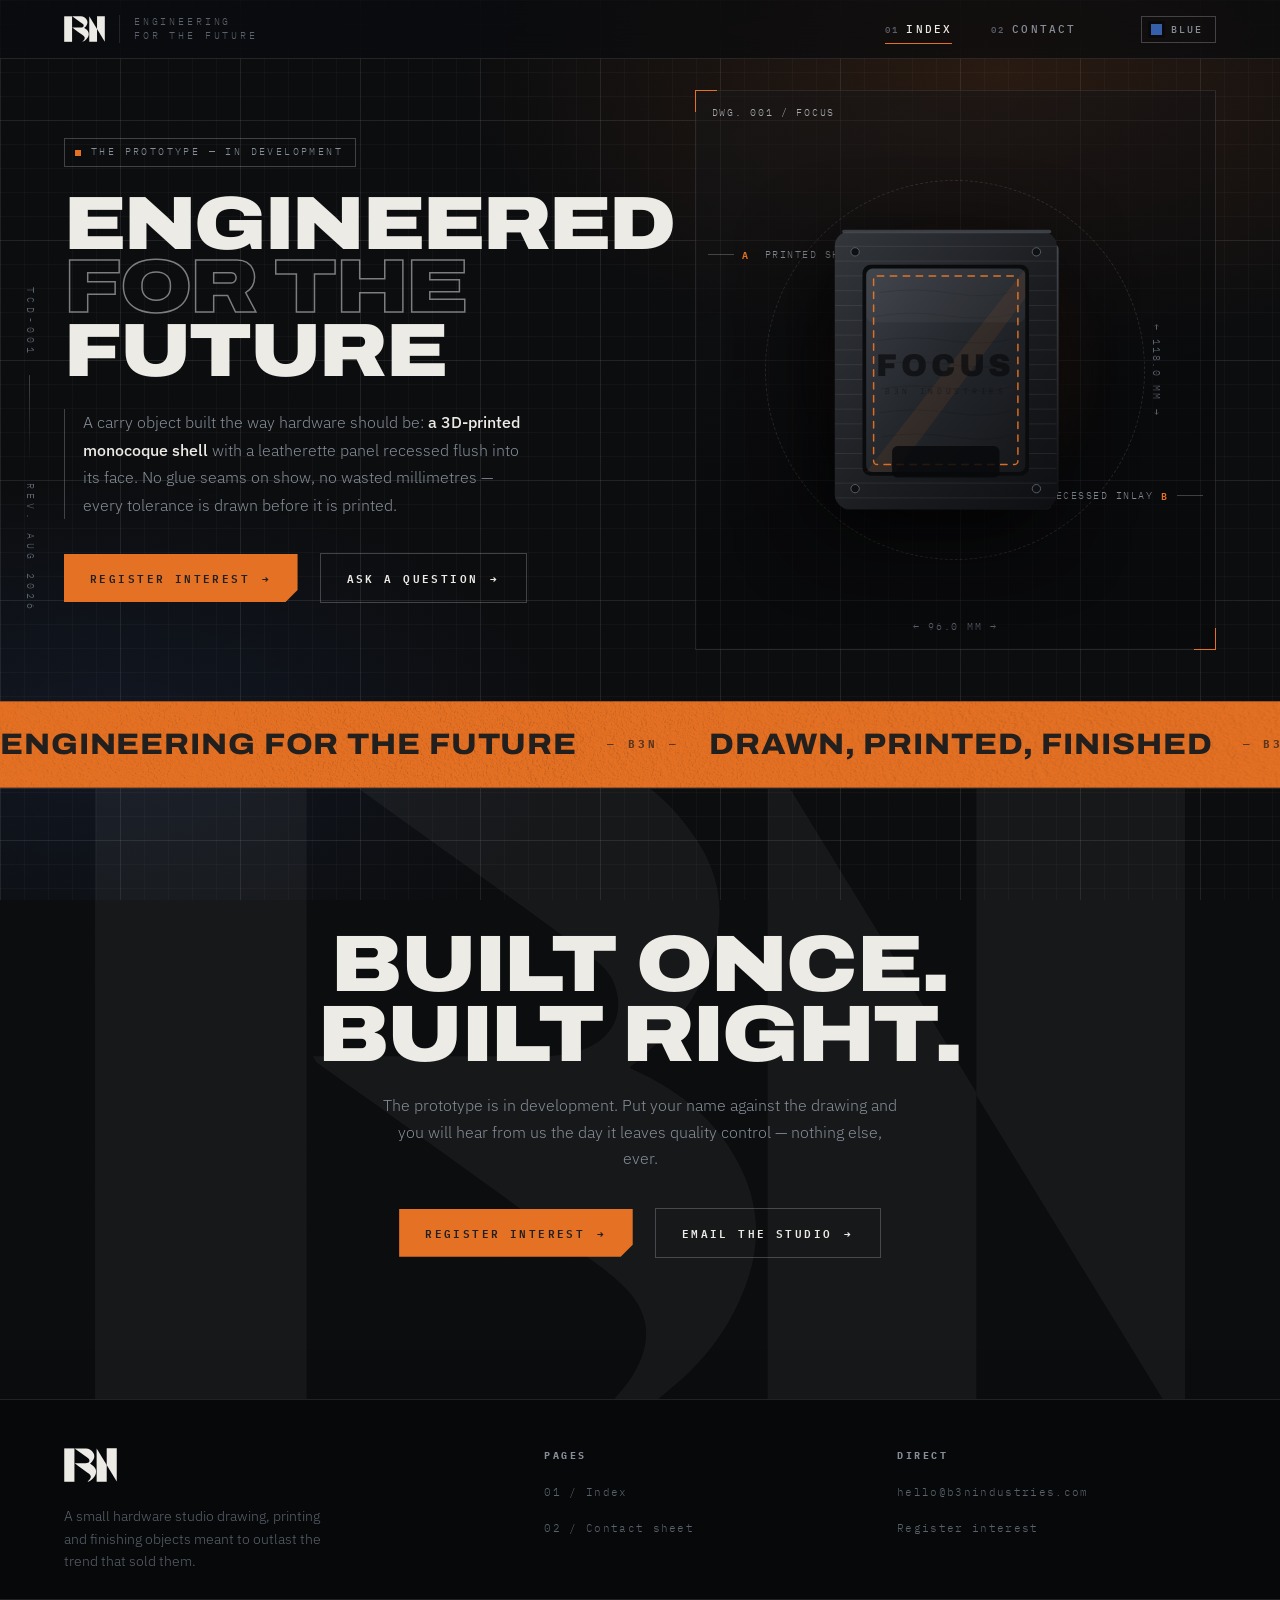
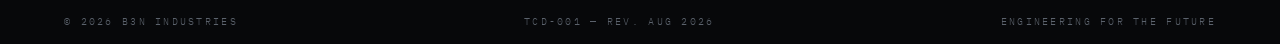
==== index.html @ 4089f1f4 "new ui" ====
<!DOCTYPE html>
<html lang="en">
<head>
    <meta charset="UTF-8">
    <meta name="viewport" content="width=device-width, initial-scale=1.0">
    <meta name="description" content="B3N Industries — engineering for the future. Precision 3D-printed carry, with a flush-fit leatherette panel recessed into the shell.">
    <meta name="theme-color" content="#0b0c0e">
    <link rel="icon" href="images/brand/b3n-mark-bone.svg" type="image/svg+xml">
    <link rel="preconnect" href="https://fonts.googleapis.com">
    <link rel="preconnect" href="https://fonts.gstatic.com" crossorigin>
    <link href="https://fonts.googleapis.com/css2?family=Archivo:wdth,wght@100..125,400..900&family=IBM+Plex+Mono:wght@400;500;600&family=IBM+Plex+Sans:wght@300;400;500&display=swap" rel="stylesheet">
    <link rel="stylesheet" href="stylesheet.css">
    <script src="script.js" defer></script>
    <script>try{if(localStorage.getItem('b3n-theme')==='blue'){document.documentElement.setAttribute('data-theme','blue');}}catch(e){}</script>
    <title>B3N Industries — Engineering For The Future</title>
</head>
<body>

<div class="backdrop" aria-hidden="true"></div>
<div class="grain" aria-hidden="true"></div>

<aside class="rail" aria-hidden="true">
    <span>TCD-001</span>
    <div class="tick"></div>
    <span>REV. AUG 2026</span>
</aside>


<!-- ===================== NAVIGATION ===================== -->
<nav class="nav">
    <a class="nav__mark" href="index.html" aria-label="B3N Industries — home">
        <img src="images/brand/b3n-mark-bone.svg" alt="B3N Industries">
        <span class="sig">Engineering<br>For The Future</span>
    </a>
    <div class="nav__links">
        <a href="index.html" aria-current="page"><i>01</i>Index</a>
        <a href="contact.html"><i>02</i>Contact</a>
        <button class="theme-toggle" type="button" data-theme-toggle aria-pressed="false" title="Switch the site palette">
            <span class="theme-toggle__dot" aria-hidden="true"></span>
            <span class="t-blue">Blue</span><span class="t-signal">Orange</span>
        </button>
    </div>
</nav>

<!-- ===================== HERO ===================== -->
<header class="hero">
    <div>
        <div class="hero__stamp rise d1"><b></b> The prototype &mdash; in development</div>

        <h1 class="rise d2">
            Engineered<br>
            <span class="ghost">for the</span><br>
            Future
        </h1>

        <p class="hero__lede rise d3">
            A carry object built the way hardware should be: <strong>a 3D-printed monocoque shell</strong>
            with a leatherette panel recessed flush into its face. No glue seams on show, no wasted
            millimetres &mdash; every tolerance is drawn before it is printed.
        </p>

        <div class="actions rise d4">
            <a class="btn btn--solid" href="contact.html"><span>Register interest</span> <span class="arrow" aria-hidden="true">&rarr;</span></a>
            <a class="btn btn--wire" href="mailto:hello@b3nindustries.com?subject=Technical%20question%20%E2%80%94%20TCD-001">Ask a question <span class="arrow" aria-hidden="true">&rarr;</span></a>
        </div>
    </div>

    <!-- Product drawing plate -->
    <div class="plate rise d5">
        <div class="plate__glow" aria-hidden="true"></div>
        <div class="plate__ring" aria-hidden="true"></div>

        <span class="dim dim--id" aria-hidden="true">DWG. 001 / FOCUS</span>
        <span class="dim dim--w" aria-hidden="true">&larr; 96.0 mm &rarr;</span>
        <span class="dim dim--h" aria-hidden="true">&larr; 118.0 mm &rarr;</span>
        <span class="callout callout--a" aria-hidden="true"><b>A</b>&nbsp;Printed shell</span>
        <span class="callout callout--b" aria-hidden="true"><b>B</b>&nbsp;Recessed inlay</span>

        <div class="plate__grab">
        <svg class="product" viewBox="0 0 320 420" role="img" aria-label="Concept render of the B3N FOCUS wallet: a 3D-printed shell with a recessed leatherette panel">
            <defs>
                <linearGradient id="shell" x1="0" y1="0" x2="1" y2="1">
                    <stop offset="0%" stop-color="#33363b"/>
                    <stop offset="55%" stop-color="#1b1d21"/>
                    <stop offset="100%" stop-color="#0e0f12"/>
                </linearGradient>
                <linearGradient id="inlay" x1="0" y1="0" x2="1" y2="1">
                    <stop offset="0%" stop-color="#3b3f46"/>
                    <stop offset="52%" stop-color="#22252a"/>
                    <stop offset="100%" stop-color="#15171a"/>
                </linearGradient>
                <linearGradient id="edge" x1="0" y1="0" x2="0" y2="1">
                    <stop offset="0%" stop-color="#4a4e55"/>
                    <stop offset="100%" stop-color="#101214"/>
                </linearGradient>
                <clipPath id="shellClip"><rect x="30" y="60" width="240" height="300" rx="16"/></clipPath>
            </defs>

            <!-- side depth -->
            <rect x="256" y="74" width="16" height="272" rx="5" fill="url(#edge)" opacity="0.92"/>
            <rect x="38" y="346" width="226" height="15" rx="5" fill="url(#edge)" opacity="0.72"/>

            <!-- shell -->
            <rect x="30" y="60" width="240" height="300" rx="16" fill="url(#shell)"/>

            <!-- print layer lines -->
            <g clip-path="url(#shellClip)" opacity="0.085">
                <g stroke="#edebe6" stroke-width="1">
                    <line x1="30" y1="76" x2="270" y2="76"/><line x1="30" y1="92" x2="270" y2="92"/>
                    <line x1="30" y1="108" x2="270" y2="108"/><line x1="30" y1="124" x2="270" y2="124"/>
                    <line x1="30" y1="140" x2="270" y2="140"/><line x1="30" y1="156" x2="270" y2="156"/>
                    <line x1="30" y1="172" x2="270" y2="172"/><line x1="30" y1="188" x2="270" y2="188"/>
                    <line x1="30" y1="204" x2="270" y2="204"/><line x1="30" y1="220" x2="270" y2="220"/>
                    <line x1="30" y1="236" x2="270" y2="236"/><line x1="30" y1="252" x2="270" y2="252"/>
                    <line x1="30" y1="268" x2="270" y2="268"/><line x1="30" y1="284" x2="270" y2="284"/>
                    <line x1="30" y1="300" x2="270" y2="300"/><line x1="30" y1="316" x2="270" y2="316"/>
                    <line x1="30" y1="332" x2="270" y2="332"/><line x1="30" y1="348" x2="270" y2="348"/>
                </g>
            </g>

            <!-- corner fixings -->
            <g fill="#0e1013" stroke="#5b626c" stroke-width="1">
                <circle cx="52" cy="82" r="4.5"/><circle cx="248" cy="82" r="4.5"/>
                <circle cx="52" cy="338" r="4.5"/><circle cx="248" cy="338" r="4.5"/>
            </g>

            <!-- recessed inlay -->
            <rect x="60" y="96" width="180" height="228" rx="9" fill="#0a0b0d"/>
            <rect x="64" y="100" width="172" height="220" rx="7" fill="url(#inlay)"/>

            <!-- grain of the leatherette -->
            <g opacity="0.16" stroke="#0a0b0d" stroke-width="1" fill="none">
                <path d="M78 126 Q118 120 158 127 Q198 133 222 125"/>
                <path d="M74 152 Q110 145 150 151 Q190 157 224 149"/>
                <path d="M76 178 Q113 172 153 178 Q193 184 222 176"/>
                <path d="M78 204 Q116 198 156 204 Q196 210 220 202"/>
                <path d="M80 230 Q118 224 158 230 Q198 236 220 228"/>
                <path d="M78 256 Q116 250 156 256 Q196 262 220 254"/>
                <path d="M80 282 Q118 276 158 282 Q198 288 220 280"/>
            </g>

            <!-- stitch line, brand orange -->
            <g class="stitch" stroke-width="1.6" stroke-linecap="round"
               stroke-dasharray="7 7" fill="none" opacity="0.95">
                <rect x="72" y="108" width="156" height="204" rx="4"/>
            </g>

            <!-- diagonal cut, lifted from the counter of the N -->
            <path class="diag" d="M64 320 L236 100 L236 132 L96 320 Z" opacity="0.09"/>

            <!-- engraved identity -->
            <text x="150" y="216" text-anchor="middle" font-family="Archivo, 'Arial Black', sans-serif"
                  font-weight="900" font-size="34" letter-spacing="4" fill="#0a0b0d" opacity="0.72">FOCUS</text>
            <text x="150" y="236" text-anchor="middle" font-family="'IBM Plex Mono', monospace"
                  font-size="9" letter-spacing="4" fill="#0a0b0d" opacity="0.6">B3N INDUSTRIES</text>

            <!-- card slot + sheen -->
            <rect x="92" y="292" width="116" height="34" rx="6" fill="#08090b" opacity="0.85"/>
            <rect x="64" y="100" width="172" height="58" rx="7" fill="#ffffff" opacity="0.035"/>
            <rect x="38" y="58" width="226" height="4" rx="2" fill="#4a4e55" opacity="0.75"/>
        </svg>
        </div>
    </div>
</header>

<!-- ===================== SIGNAL BAND ===================== -->
<div class="band" aria-hidden="true">
    <div class="band__track">
        <span>Engineering For The Future <em>&mdash; B3N &mdash;</em> Drawn, Printed, Finished <em>&mdash; B3N &mdash;</em> The Prototype <em>&mdash; B3N &mdash;</em> </span>
        <span>Engineering For The Future <em>&mdash; B3N &mdash;</em> Drawn, Printed, Finished <em>&mdash; B3N &mdash;</em> The Prototype <em>&mdash; B3N &mdash;</em> </span>
    </div>
</div>

<!-- ===================== CLOSE ===================== -->
<section class="close">
    <img class="close__mark" src="images/brand/b3n-mark-bone.svg" alt="" aria-hidden="true">
    <h2>Built once.<br>Built right.</h2>
    <p>The prototype is in development. Put your name against the drawing and you will hear from us
       the day it leaves quality control &mdash; nothing else, ever.</p>
    <div class="actions">
        <a class="btn btn--solid" href="contact.html"><span>Register interest</span> <span class="arrow" aria-hidden="true">&rarr;</span></a>
        <a class="btn btn--wire" href="mailto:hello@b3nindustries.com">Email the studio <span class="arrow" aria-hidden="true">&rarr;</span></a>
    </div>
</section>

<!-- ===================== FOOTER ===================== -->
<footer>
    <div class="foot">
        <div>
            <img src="images/brand/b3n-mark-bone.svg" alt="B3N Industries">
            <p>A small hardware studio drawing, printing and finishing objects meant to outlast the trend that sold them.</p>
        </div>
        <div>
            <h5>Pages</h5>
            <ul>
                <li><a href="index.html">01 / Index</a></li>
                <li><a href="contact.html">02 / Contact sheet</a></li>
            </ul>
        </div>
        <div>
            <h5>Direct</h5>
            <ul>
                <li><a href="mailto:hello@b3nindustries.com">hello@b3nindustries.com</a></li>
                <li><a href="mailto:hello@b3nindustries.com?subject=Register%20interest%20%E2%80%94%20the%20prototype">Register interest</a></li>
            </ul>
        </div>
    </div>
    <div class="foot__base">
        <span>&copy; 2026 B3N Industries</span>
        <span>TCD-001 &mdash; REV. AUG 2026</span>
        <span>Engineering For The Future</span>
    </div>
</footer>

</body>
</html>
---- stylesheet.css ----
/* ==========================================================================
   B3N INDUSTRIES — TCD-001
   Design system: "Technical Control Document"
   Ink ground, silver hairlines, one hot signal (orange), mono annotation.
   Zero JavaScript. Scroll reveals are progressive enhancement only.
   ========================================================================== */

:root {
    /* --- Brand marks (sampled from the Aug 2026 TCD artwork) --- */
    --brand-blue:   #365fab;
    --brand-orange: #e57224;
    --brand-teal:   #116e6b;
    --brand-slate:  #40576b;
    --brand-silver: #a7a9ac;
    --brand-black:  #221f1f;

    /* --- Surface --- */
    --ink:        #0b0c0e;
    --ink-raise:  #101216;
    --ink-sink:   #07080a;
    --bone:       #edebe6;
    --muted:      #868d97;
    --faint:      #5b626c;

    --line:        rgba(167, 169, 172, 0.16);
    --line-strong: rgba(167, 169, 172, 0.34);

    /* --- Type --- */
    --f-display: 'Archivo', 'Arial Black', sans-serif;
    --f-mono:    'IBM Plex Mono', ui-monospace, 'Courier New', monospace;
    --f-body:    'IBM Plex Sans', 'Segoe UI', sans-serif;

    /* --- Theme: signal (default) --- */
    --accent:       var(--brand-orange);
    --accent-ink:   var(--brand-black);
    --accent-wash:  rgba(229, 114, 36, 0.05);
    --glow-a:       rgba(229, 114, 36, 0.13);
    --glow-b:       rgba(54, 95, 171, 0.12);
    --glow-plate:   rgba(229, 114, 36, 0.16);
    --swatch-next:  var(--brand-blue);

    /* --- Metrics --- */
    --gutter: clamp(18px, 5vw, 84px);
    --ease:   cubic-bezier(0.22, 1, 0.36, 1);
}

/* ---- Theme: blue ------------------------------------------------------- */
[data-theme="blue"] {
    --accent:      var(--brand-blue);
    --accent-ink:  var(--bone);
    --accent-wash: rgba(54, 95, 171, 0.06);
    --glow-a:      rgba(54, 95, 171, 0.16);
    --glow-b:      rgba(167, 169, 172, 0.07);
    --glow-plate:  rgba(54, 95, 171, 0.2);
    --swatch-next: var(--brand-orange);
}

*, *::before, *::after { box-sizing: border-box; margin: 0; padding: 0; }

html { scroll-behavior: smooth; }

body {
    min-height: 100vh;
    background-color: var(--ink);
    color: var(--bone);
    font-family: var(--f-body);
    font-weight: 300;
    font-size: 16px;
    line-height: 1.65;
    -webkit-font-smoothing: antialiased;
    overflow-x: hidden;
}

/* Fixed atmosphere: drafting grid + signal glow + film grain -------------- */
.backdrop {
    position: fixed;
    inset: 0;
    z-index: -2;
    pointer-events: none;
    background-color: var(--ink);
    background-image:
        radial-gradient(60% 45% at 78% 8%, var(--glow-a) 0%, transparent 70%),
        radial-gradient(50% 40% at 8% 82%, var(--glow-b) 0%, transparent 72%),
        linear-gradient(rgba(167, 169, 172, 0.045) 1px, transparent 1px),
        linear-gradient(90deg, rgba(167, 169, 172, 0.045) 1px, transparent 1px),
        linear-gradient(rgba(167, 169, 172, 0.09) 1px, transparent 1px),
        linear-gradient(90deg, rgba(167, 169, 172, 0.09) 1px, transparent 1px);
    background-size: auto, auto, 24px 24px, 24px 24px, 120px 120px, 120px 120px;
}

.grain {
    position: fixed;
    inset: -50%;
    z-index: -1;
    pointer-events: none;
    opacity: 0.4;
    mix-blend-mode: overlay;
    background-image: url("images/grain.svg");
}

/* ---- Shared type utilities --------------------------------------------- */
.display {
    font-family: var(--f-display);
    font-weight: 900;
    font-variation-settings: 'wdth' 116, 'wght' 900;
    text-transform: uppercase;
    line-height: 0.85;
    letter-spacing: -0.015em;
}

.mono {
    font-family: var(--f-mono);
    font-size: 11px;
    font-weight: 500;
    letter-spacing: 0.22em;
    text-transform: uppercase;
}

.hot  { color: var(--accent); }
.cool { color: var(--brand-blue); }

/* ==========================================================================
   NAVIGATION
   ========================================================================== */
.nav {
    position: sticky;
    top: 0;
    z-index: 50;
    display: flex;
    align-items: center;
    justify-content: space-between;
    gap: 24px;
    padding: 14px var(--gutter);
    border-bottom: 1px solid var(--line);
    background: rgba(11, 12, 14, 0.72);
    backdrop-filter: blur(16px) saturate(130%);
    -webkit-backdrop-filter: blur(16px) saturate(130%);
}

.nav__mark { display: flex; align-items: center; gap: 14px; text-decoration: none; }
.nav__mark img { height: 26px; width: auto; display: block; }

.nav__mark .sig {
    font-family: var(--f-mono);
    font-size: 9.5px;
    letter-spacing: 0.3em;
    color: var(--faint);
    padding-left: 14px;
    border-left: 1px solid var(--line);
    line-height: 1.5;
    text-transform: uppercase;
}

.nav__links { display: flex; align-items: center; gap: clamp(16px, 3vw, 40px); }

.nav__links a {
    position: relative;
    display: inline-flex;
    align-items: baseline;
    gap: 7px;
    font-family: var(--f-mono);
    font-size: 11px;
    font-weight: 500;
    letter-spacing: 0.2em;
    text-transform: uppercase;
    text-decoration: none;
    color: var(--muted);
    padding: 6px 0;
    transition: color 0.3s var(--ease);
}

.nav__links a i { font-style: normal; font-size: 9px; color: var(--faint); transition: color 0.3s var(--ease); }

.nav__links a::after {
    content: "";
    position: absolute;
    left: 0;
    bottom: 0;
    width: 0;
    height: 1px;
    background: var(--accent);
    transition: width 0.35s var(--ease);
}

.nav__links a:hover,
.nav__links a[aria-current="page"] { color: var(--bone); }
.nav__links a:hover i { color: var(--accent); }
.nav__links a:hover::after,
.nav__links a[aria-current="page"]::after { width: 100%; }

@media (max-width: 620px) {
    .nav { flex-wrap: wrap; gap: 10px 16px; padding-bottom: 10px; }
    .nav__mark .sig { display: none; }
    .nav__links { width: 100%; justify-content: flex-start; gap: 24px; }
    .nav__links a { font-size: 9.5px; letter-spacing: 0.12em; padding: 2px 0; }
    .nav__links a i { display: none; }
}

/* ==========================================================================
   VERTICAL EDGE RAIL (decorative)
   ========================================================================== */
.rail {
    position: fixed;
    left: 22px;
    top: 50%;
    transform: translateY(-50%);
    z-index: 40;
    display: flex;
    flex-direction: column;
    align-items: center;
    gap: 18px;
    pointer-events: none;
}

.rail span {
    writing-mode: vertical-rl;
    font-family: var(--f-mono);
    font-size: 9.5px;
    letter-spacing: 0.42em;
    text-transform: uppercase;
    color: var(--faint);
}

.rail .tick { width: 1px; height: 90px; background: linear-gradient(var(--line-strong), transparent); }

@media (max-width: 1240px) { .rail { display: none; } }

/* ==========================================================================
   SECTION FRAME
   ========================================================================== */
.section { padding: clamp(72px, 11vw, 152px) var(--gutter); position: relative; }
.section--tight { padding-top: clamp(48px, 7vw, 96px); }

.section__head {
    display: flex;
    align-items: baseline;
    justify-content: flex-start;
    gap: clamp(14px, 2vw, 26px);
    padding-bottom: 18px;
    margin-bottom: clamp(36px, 5vw, 64px);
    border-bottom: 1px solid var(--line);
}

.section__head h2 {
    font-family: var(--f-display);
    font-weight: 800;
    font-variation-settings: 'wdth' 112, 'wght' 800;
    font-size: clamp(1.6rem, 3.4vw, 2.9rem);
    text-transform: uppercase;
    letter-spacing: -0.01em;
    line-height: 1;
}

.section__head .idx {
    font-family: var(--f-mono);
    font-size: 11px;
    letter-spacing: 0.24em;
    color: var(--accent);
}

.section__head .note {
    font-family: var(--f-mono);
    font-size: 10px;
    letter-spacing: 0.2em;
    text-transform: uppercase;
    color: var(--faint);
    text-align: right;
    margin-left: auto;
}

@media (max-width: 660px) {
    .section__head { flex-wrap: wrap; }
    .section__head .note { text-align: left; width: 100%; margin-left: 0; }
}

/* ==========================================================================
   HERO
   ========================================================================== */
.hero {
    display: grid;
    grid-template-columns: minmax(0, 1fr) minmax(0, 0.92fr);
    align-items: center;
    gap: clamp(28px, 5vw, 76px);
    padding: clamp(18px, 2.4vw, 34px) var(--gutter) clamp(26px, 4vw, 52px);
}

.hero__stamp {
    display: inline-flex;
    align-items: center;
    gap: 10px;
    margin-bottom: 26px;
    padding: 5px 12px 5px 10px;
    border: 1px solid var(--line-strong);
    font-family: var(--f-mono);
    font-size: 10px;
    letter-spacing: 0.24em;
    text-transform: uppercase;
    color: var(--muted);
}

.hero__stamp b {
    width: 6px;
    height: 6px;
    background: var(--accent);
    display: inline-block;
    animation: pulse 2.6s ease-in-out infinite;
}

@keyframes pulse { 0%, 100% { opacity: 1; } 50% { opacity: 0.25; } }

.hero h1 {
    font-family: var(--f-display);
    font-weight: 900;
    font-variation-settings: 'wdth' 118, 'wght' 900;
    font-size: clamp(2.7rem, 5.9vw, 5.2rem);
    line-height: 0.84;
    letter-spacing: -0.025em;
    text-transform: uppercase;
    margin-bottom: 26px;
}

.hero h1 .ghost {
    color: transparent;
    -webkit-text-stroke: 1.5px var(--brand-silver);
    opacity: 0.72;
}

.hero__lede {
    max-width: 46ch;
    font-size: clamp(0.98rem, 1.15vw, 1.08rem);
    line-height: 1.75;
    color: var(--muted);
    padding-left: 18px;
    border-left: 1px solid var(--line-strong);
    margin-bottom: 34px;
}

.hero__lede strong { color: var(--bone); font-weight: 500; }

/* Actions ---------------------------------------------------------------- */
.actions { display: flex; align-items: center; gap: 22px; flex-wrap: wrap; }

.btn {
    position: relative;
    display: inline-flex;
    align-items: center;
    gap: 12px;
    padding: 15px 26px;
    font-family: var(--f-mono);
    font-size: 11px;
    font-weight: 600;
    letter-spacing: 0.22em;
    text-transform: uppercase;
    text-decoration: none;
    overflow: hidden;
    transition: transform 0.3s var(--ease), color 0.3s var(--ease), border-color 0.3s var(--ease);
}

.btn--solid {
    background: var(--accent);
    color: var(--accent-ink);
    clip-path: polygon(0 0, 100% 0, 100% calc(100% - 12px), calc(100% - 12px) 100%, 0 100%);
}

.btn--solid::before {
    content: "";
    position: absolute;
    inset: 0;
    background: var(--bone);
    transform: translateY(101%);
    transition: transform 0.4s var(--ease);
    z-index: 0;
}

.btn--solid span { position: relative; z-index: 1; }
.btn--solid:hover::before { transform: translateY(0); }
.btn--solid:hover { transform: translateY(-2px); }

.btn--wire { color: var(--bone); border: 1px solid var(--line-strong); background: transparent; }
.btn--wire:hover { border-color: var(--accent); color: var(--accent); transform: translateY(-2px); }

.btn .arrow { transition: transform 0.35s var(--ease); }
.btn:hover .arrow { transform: translateX(4px); }

/* Product drawing plate --------------------------------------------------- */
.plate {
    position: relative;
    display: grid;
    place-items: center;
    padding: clamp(28px, 4vw, 54px);
    min-height: clamp(340px, 46vw, 560px);
    border: 1px solid var(--line);
    background:
        linear-gradient(160deg, rgba(167, 169, 172, 0.05), transparent 62%),
        rgba(7, 8, 10, 0.45);
}

.plate::before,
.plate::after {
    content: "";
    position: absolute;
    width: 22px;
    height: 22px;
    border: 1px solid var(--accent);
}

.plate::before { top: -1px; left: -1px; border-right: 0; border-bottom: 0; }
.plate::after  { bottom: -1px; right: -1px; border-left: 0; border-top: 0; }

.plate__glow {
    position: absolute;
    width: 62%;
    aspect-ratio: 1;
    border-radius: 50%;
    background: radial-gradient(circle, var(--glow-plate) 0%, transparent 68%);
    filter: blur(6px);
    pointer-events: none;
}

.plate__ring {
    position: absolute;
    width: min(78%, 380px);
    aspect-ratio: 1;
    border: 1px dashed rgba(167, 169, 172, 0.18);
    border-radius: 50%;
    animation: spin 46s linear infinite;
    pointer-events: none;
}

@keyframes spin { to { transform: rotate(360deg); } }

.plate .product {
    position: relative;
    width: 100%;
    max-width: 296px;
    height: auto;
    filter: drop-shadow(-14px 22px 40px rgba(0, 0, 0, 0.8));
    animation: float 7s ease-in-out infinite;
    transition: transform 0.6s var(--ease);
}

@keyframes float {
    0%, 100% { transform: translateY(0) rotate(0deg); }
    50%      { transform: translateY(-12px) rotate(-0.8deg); }
}

/* Nothing inside the drawing plate is text you would want to select. */
.plate,
.plate * {
    -webkit-user-select: none;
    user-select: none;
}

.plate img,
.plate svg { -webkit-user-drag: none; }

/* Grab handle: drag the unit around, let go and it returns to the drawing. */
.plate__grab {
    position: relative;
    display: grid;
    place-items: center;
    width: 100%;
    cursor: grab;
    touch-action: pan-y;
    transition: transform 0.72s cubic-bezier(0.2, 1.42, 0.36, 1);
    will-change: transform;
}

.plate__grab:active { cursor: grabbing; }

.plate__grab.is-dragging {
    cursor: grabbing;
    transition: none;
    z-index: 2;
}

.plate__grab.is-dragging .product { animation-play-state: paused; }

.dim {
    position: absolute;
    font-family: var(--f-mono);
    font-size: 9.5px;
    letter-spacing: 0.18em;
    text-transform: uppercase;
    color: var(--faint);
    white-space: nowrap;
}

.dim--w  { left: 50%; bottom: 14px; transform: translateX(-50%); }
.dim--h  { right: 12px; top: 50%; transform: translateY(-50%) rotate(90deg); }
.dim--id { left: 16px; top: 14px; color: var(--brand-silver); }

.callout {
    position: absolute;
    display: flex;
    align-items: center;
    gap: 8px;
    font-family: var(--f-mono);
    font-size: 9.5px;
    letter-spacing: 0.16em;
    text-transform: uppercase;
    color: var(--muted);
}

.callout::before { content: ""; width: 26px; height: 1px; background: var(--line-strong); }
.callout b { color: var(--accent); font-weight: 600; }
.callout--a { left: 12px; top: 28%; }
.callout--b { right: 12px; bottom: 26%; flex-direction: row-reverse; }

@media (max-width: 1000px) {
    .hero { grid-template-columns: 1fr; }
    .callout { display: none; }
}

/* Stat rail -------------------------------------------------------------- */
.stats {
    display: grid;
    grid-template-columns: repeat(4, 1fr);
    border-top: 1px solid var(--line);
    border-bottom: 1px solid var(--line);
    margin: 0 var(--gutter);
}

.stats div {
    padding: 22px 20px;
    border-left: 1px solid var(--line);
    transition: background 0.4s var(--ease);
}

.stats div:first-child { border-left: 0; }
.stats div:hover { background: rgba(167, 169, 172, 0.04); }

.stats dt {
    font-family: var(--f-mono);
    font-size: 9.5px;
    letter-spacing: 0.24em;
    text-transform: uppercase;
    color: var(--faint);
    margin-bottom: 8px;
}

.stats dd {
    font-family: var(--f-display);
    font-weight: 700;
    font-variation-settings: 'wdth' 110, 'wght' 700;
    font-size: clamp(1.35rem, 2.6vw, 2.1rem);
    line-height: 1;
    letter-spacing: -0.01em;
}

.stats dd small {
    font-family: var(--f-mono);
    font-size: 10px;
    letter-spacing: 0.1em;
    color: var(--accent);
    margin-left: 4px;
}

@media (max-width: 760px) {
    .stats { grid-template-columns: repeat(2, 1fr); }
    .stats div:nth-child(3) { border-left: 0; }
    .stats div:nth-child(n+3) { border-top: 1px solid var(--line); }
}

/* ==========================================================================
   SIGNAL BAND (orange texture marquee)
   ========================================================================== */
.band {
    position: relative;
    overflow: hidden;
    padding: 18px 0;
    background: var(--accent) url("images/background-candidate1.png") center / cover;
    border-top: 1px solid rgba(34, 31, 31, 0.35);
    border-bottom: 1px solid rgba(34, 31, 31, 0.35);
}

.band__track { display: flex; width: max-content; animation: slide 34s linear infinite; }

.band__track span {
    display: inline-flex;
    align-items: center;
    gap: 30px;
    padding-right: 30px;
    font-family: var(--f-display);
    font-weight: 800;
    font-variation-settings: 'wdth' 112, 'wght' 800;
    font-size: clamp(1.1rem, 2.4vw, 1.85rem);
    letter-spacing: 0.03em;
    text-transform: uppercase;
    color: var(--brand-black);
    white-space: nowrap;
}

.band__track em {
    font-style: normal;
    font-family: var(--f-mono);
    font-size: 11px;
    letter-spacing: 0.3em;
    opacity: 0.7;
}

[data-theme="blue"] .band { background-image: url("images/background2.png"); }

/* Black type is legible on the orange wall, not on the blue one. */
[data-theme="blue"] .band__track span { color: var(--bone); }
[data-theme="blue"] .band__track em { opacity: 0.62; }

@keyframes slide { to { transform: translateX(-50%); } }

/* ==========================================================================
   BUILD SEQUENCE
   ========================================================================== */
.steps { display: grid; grid-template-columns: repeat(4, 1fr); border-top: 1px solid var(--line); }

.step {
    position: relative;
    padding: 34px 26px 44px;
    border-left: 1px solid var(--line);
    border-bottom: 1px solid var(--line);
    transition: background 0.45s var(--ease);
}

.step:first-child { border-left: 0; }

.step::after {
    content: "";
    position: absolute;
    left: 0;
    bottom: -1px;
    width: 0;
    height: 1px;
    background: var(--accent);
    transition: width 0.5s var(--ease);
}

.step:hover { background: var(--accent-wash); }
.step:hover::after { width: 100%; }

.step .num {
    font-family: var(--f-display);
    font-weight: 900;
    font-variation-settings: 'wdth' 116, 'wght' 900;
    font-size: clamp(2.6rem, 5vw, 4.2rem);
    line-height: 1;
    color: transparent;
    -webkit-text-stroke: 1px rgba(167, 169, 172, 0.42);
    margin-bottom: 20px;
    transition: color 0.45s var(--ease), -webkit-text-stroke-color 0.45s var(--ease);
}

.step:hover .num { color: var(--accent); -webkit-text-stroke-color: transparent; }

.step h3 { font-family: var(--f-body); font-weight: 500; font-size: 1.02rem; letter-spacing: 0.02em; margin-bottom: 10px; }
.step p { font-size: 0.9rem; line-height: 1.7; color: var(--muted); }

.step .tag {
    position: absolute;
    top: 34px;
    right: 26px;
    font-family: var(--f-mono);
    font-size: 9px;
    letter-spacing: 0.2em;
    color: var(--faint);
}

@media (max-width: 980px) {
    .steps { grid-template-columns: repeat(2, 1fr); }
    .step:nth-child(3) { border-left: 0; }
}

@media (max-width: 560px) {
    .steps { grid-template-columns: 1fr; }
    .step { border-left: 0; }
}

/* ==========================================================================
   SPECIFICATION
   ========================================================================== */
.spec-wrap {
    display: grid;
    grid-template-columns: 1.15fr 1fr;
    gap: clamp(30px, 5vw, 72px);
    align-items: start;
}

.spec .row {
    display: flex;
    align-items: baseline;
    gap: 14px;
    padding: 15px 0;
    border-bottom: 1px solid var(--line);
}

.spec .row:first-child { border-top: 1px solid var(--line); }

.spec dt {
    font-family: var(--f-mono);
    font-size: 10.5px;
    letter-spacing: 0.2em;
    text-transform: uppercase;
    color: var(--faint);
    flex: 0 0 auto;
}

.spec .lead {
    flex: 1 1 auto;
    height: 1px;
    background-image: linear-gradient(90deg, var(--line-strong) 40%, transparent 40%);
    background-size: 5px 1px;
    transform: translateY(-3px);
}

.spec dd {
    font-family: var(--f-mono);
    font-size: 12px;
    letter-spacing: 0.06em;
    color: var(--bone);
    flex: 0 0 auto;
    transition: color 0.3s var(--ease);
}

.spec .row:hover dd { color: var(--accent); }

.notice {
    padding: 28px;
    border: 1px solid var(--line);
    background: linear-gradient(150deg, rgba(54, 95, 171, 0.09), transparent 60%);
}

.notice h4 {
    font-family: var(--f-mono);
    font-size: 10px;
    letter-spacing: 0.26em;
    text-transform: uppercase;
    color: var(--brand-blue);
    margin-bottom: 14px;
}

.notice p { font-size: 0.93rem; color: var(--muted); line-height: 1.75; }
.notice p + p { margin-top: 12px; }

@media (max-width: 900px) { .spec-wrap { grid-template-columns: 1fr; } }

/* ==========================================================================
   IDENTITY / COLOURWAYS
   ========================================================================== */
.marks {
    display: grid;
    grid-template-columns: repeat(auto-fit, minmax(210px, 1fr));
    gap: 1px;
    background: rgba(34, 31, 31, 0.22);
    border: 1px solid var(--line);
}

.mark {
    position: relative;
    display: flex;
    flex-direction: column;
    gap: 22px;
    padding: 26px 22px 20px;
    background: var(--bone);
    transition: background 0.45s var(--ease);
}

.mark img {
    width: 100%;
    max-width: 168px;
    height: auto;
    align-self: center;
    margin: auto 0;
    transition: transform 0.5s var(--ease);
}

.mark:hover { background: #f7f5f1; }
.mark:hover img { transform: scale(1.05); }

.mark .meta {
    display: flex;
    align-items: center;
    justify-content: space-between;
    gap: 10px;
    padding-top: 14px;
    border-top: 1px solid rgba(34, 31, 31, 0.18);
    font-family: var(--f-mono);
    font-size: 9.5px;
    letter-spacing: 0.2em;
    text-transform: uppercase;
    color: rgba(34, 31, 31, 0.62);
}

.mark .chip { width: 12px; height: 12px; flex: 0 0 auto; }

/* Tiles sit on bone: the lockups carry black elements by design. */

/* ==========================================================================
   CLOSING CALL
   ========================================================================== */
.close {
    position: relative;
    overflow: hidden;
    padding: clamp(72px, 11vw, 148px) var(--gutter);
    border-top: 1px solid var(--line);
    text-align: center;
}

.close__mark {
    position: absolute;
    left: 50%;
    top: 50%;
    transform: translate(-50%, -50%);
    width: min(120%, 1100px);
    opacity: 0.05;
    pointer-events: none;
    filter: grayscale(1);
}

.close h2 {
    position: relative;
    font-family: var(--f-display);
    font-weight: 900;
    font-variation-settings: 'wdth' 118, 'wght' 900;
    font-size: clamp(2.1rem, 6.4vw, 5rem);
    line-height: 0.88;
    text-transform: uppercase;
    letter-spacing: -0.02em;
    margin-bottom: 22px;
}

.close p { position: relative; max-width: 52ch; margin: 0 auto 36px; color: var(--muted); }
.close .actions { position: relative; justify-content: center; }

/* ==========================================================================
   FOOTER
   ========================================================================== */
.foot {
    display: grid;
    grid-template-columns: 1.4fr 1fr 1fr;
    gap: 34px;
    padding: 48px var(--gutter) 26px;
    border-top: 1px solid var(--line);
    background: var(--ink-sink);
}

.foot img { height: 34px; width: auto; margin-bottom: 16px; }
.foot p { font-size: 0.86rem; color: var(--faint); max-width: 34ch; }

.foot h5 {
    font-family: var(--f-mono);
    font-size: 9.5px;
    letter-spacing: 0.26em;
    text-transform: uppercase;
    color: var(--muted);
    margin-bottom: 14px;
}

.foot ul { list-style: none; display: grid; gap: 9px; }

.foot a {
    font-family: var(--f-mono);
    font-size: 11px;
    letter-spacing: 0.12em;
    color: var(--faint);
    text-decoration: none;
    transition: color 0.3s var(--ease);
}

.foot a:hover { color: var(--accent); }

.foot__base {
    display: flex;
    align-items: center;
    justify-content: space-between;
    gap: 16px;
    flex-wrap: wrap;
    padding: 14px var(--gutter);
    border-top: 1px solid var(--line);
    background: var(--ink-sink);
    font-family: var(--f-mono);
    font-size: 9.5px;
    letter-spacing: 0.24em;
    text-transform: uppercase;
    color: var(--faint);
}

@media (max-width: 780px) { .foot { grid-template-columns: 1fr 1fr; } }
@media (max-width: 520px) { .foot { grid-template-columns: 1fr; } }

/* ==========================================================================
   INTERIOR PAGES
   ========================================================================== */
.page-head {
    padding: clamp(56px, 9vw, 120px) var(--gutter) clamp(34px, 5vw, 60px);
    border-bottom: 1px solid var(--line);
}

.page-head .idx {
    display: block;
    font-family: var(--f-mono);
    font-size: 10px;
    letter-spacing: 0.3em;
    text-transform: uppercase;
    color: var(--accent);
    margin-bottom: 18px;
}

.page-head h1 {
    font-family: var(--f-display);
    font-weight: 900;
    font-variation-settings: 'wdth' 118, 'wght' 900;
    font-size: clamp(2.6rem, 7.4vw, 5.8rem);
    line-height: 0.84;
    letter-spacing: -0.025em;
    text-transform: uppercase;
    margin-bottom: 22px;
}

.page-head h1 .ghost { color: transparent; -webkit-text-stroke: 1.5px var(--brand-silver); opacity: 0.72; }
.page-head p { max-width: 56ch; color: var(--muted); }

.prose-grid {
    display: grid;
    grid-template-columns: 0.85fr 1.15fr;
    gap: clamp(28px, 5vw, 76px);
    align-items: start;
}

.prose-grid h3 {
    font-family: var(--f-mono);
    font-size: 10px;
    letter-spacing: 0.28em;
    text-transform: uppercase;
    color: var(--brand-silver);
}

.prose p { font-size: 1.02rem; line-height: 1.8; color: var(--muted); }
.prose p + p { margin-top: 20px; }
.prose p strong { color: var(--bone); font-weight: 500; }

@media (max-width: 860px) { .prose-grid { grid-template-columns: 1fr; } }

/* Log / timeline ---------------------------------------------------------- */
.log { border-top: 1px solid var(--line); }

.log__row {
    display: grid;
    grid-template-columns: 150px 1fr;
    gap: 24px;
    padding: 24px 0;
    border-bottom: 1px solid var(--line);
    transition: padding-left 0.4s var(--ease), background 0.4s var(--ease);
}

.log__row:hover { padding-left: 14px; background: rgba(167, 169, 172, 0.03); }

.log__row time {
    font-family: var(--f-mono);
    font-size: 10.5px;
    letter-spacing: 0.2em;
    text-transform: uppercase;
    color: var(--accent);
    padding-top: 4px;
}

.log__row h4 { font-family: var(--f-body); font-weight: 500; font-size: 1.02rem; margin-bottom: 6px; }
.log__row p { font-size: 0.92rem; color: var(--muted); max-width: 62ch; }

@media (max-width: 620px) { .log__row { grid-template-columns: 1fr; gap: 8px; } }

/* Contact cards ----------------------------------------------------------- */
.cards {
    display: grid;
    grid-template-columns: repeat(auto-fit, minmax(250px, 1fr));
    gap: 1px;
    background: var(--line);
    border: 1px solid var(--line);
}

.card {
    position: relative;
    display: flex;
    flex-direction: column;
    gap: 12px;
    padding: 30px 26px 34px;
    background: var(--ink);
    text-decoration: none;
    color: inherit;
    transition: background 0.4s var(--ease);
}

.card:hover { background: var(--ink-raise); }

.card .k {
    font-family: var(--f-mono);
    font-size: 9.5px;
    letter-spacing: 0.26em;
    text-transform: uppercase;
    color: var(--faint);
}

.card .v {
    font-family: var(--f-display);
    font-weight: 700;
    font-variation-settings: 'wdth' 110, 'wght' 700;
    font-size: clamp(1.05rem, 1.8vw, 1.3rem);
    text-transform: uppercase;
    word-break: break-word;
}

.card .d { font-size: 0.88rem; color: var(--muted); }

a.card::after {
    content: "\2192";
    position: absolute;
    right: 24px;
    bottom: 28px;
    color: var(--faint);
    transition: transform 0.35s var(--ease), color 0.35s var(--ease);
}

a.card:hover::after { transform: translateX(4px); color: var(--accent); }

/* ==========================================================================
   MOTION — entry choreography + scroll reveal (progressive enhancement)
   ========================================================================== */
@keyframes riseIn {
    from { opacity: 0; transform: translateY(26px); }
    to   { opacity: 1; transform: none; }
}

.rise { animation: riseIn 0.9s var(--ease) both; }
.d1 { animation-delay: 0.06s; }
.d2 { animation-delay: 0.14s; }
.d3 { animation-delay: 0.22s; }
.d4 { animation-delay: 0.3s; }
.d5 { animation-delay: 0.4s; }
.d6 { animation-delay: 0.5s; }

/* Reveal on scroll only where the browser supports scroll-driven animation.
   Outside @supports the content simply renders — no JS, nothing ever hidden. */
@supports (animation-timeline: view()) {
    .reveal {
        animation: riseIn 1s var(--ease) both;
        animation-timeline: view();
        animation-range: entry 4% cover 26%;
    }
}

@media (prefers-reduced-motion: reduce) {
    html { scroll-behavior: auto; }
    *, *::before, *::after {
        animation-duration: 0.01ms !important;
        animation-iteration-count: 1 !important;
        transition-duration: 0.01ms !important;
    }
}

/* ==========================================================================
   ONE-SCREEN SHEET (contact) — everything inside a single viewport
   ========================================================================== */
body.sheet {
    height: 100vh;
    height: 100dvh;
    overflow: hidden;
    display: flex;
    flex-direction: column;
}

body.sheet .nav { position: static; }

.sheet__main {
    flex: 1 1 auto;
    min-height: 0;
    display: grid;
    grid-template-columns: minmax(0, 0.92fr) minmax(0, 1.08fr);
    gap: clamp(24px, 4vw, 68px);
    align-items: center;
    padding: clamp(16px, 3vh, 44px) var(--gutter);
}

.sheet__lead .idx {
    display: block;
    font-family: var(--f-mono);
    font-size: 10px;
    letter-spacing: 0.3em;
    text-transform: uppercase;
    color: var(--accent);
    margin-bottom: clamp(10px, 1.6vh, 18px);
}

.sheet__lead h1 {
    font-family: var(--f-display);
    font-weight: 900;
    font-variation-settings: 'wdth' 118, 'wght' 900;
    font-size: clamp(2.1rem, min(4.6vw, 7.6vh), 4.6rem);
    line-height: 0.86;
    letter-spacing: -0.025em;
    text-transform: uppercase;
    margin-bottom: clamp(12px, 2vh, 22px);
}

.sheet__lead h1 .ghost { color: transparent; -webkit-text-stroke: 1.5px var(--brand-silver); opacity: 0.72; }

.sheet__lead > p {
    max-width: 42ch;
    font-size: clamp(0.86rem, 1vw, 1rem);
    line-height: 1.7;
    color: var(--muted);
}

.sheet__mail {
    display: inline-block;
    margin: clamp(14px, 2.4vh, 26px) 0 clamp(10px, 1.6vh, 16px);
    padding-bottom: 4px;
    border-bottom: 1px solid var(--line-strong);
    font-family: var(--f-mono);
    font-size: clamp(0.8rem, 1.05vw, 0.98rem);
    letter-spacing: 0.06em;
    color: var(--bone);
    text-decoration: none;
    transition: color 0.3s var(--ease), border-color 0.3s var(--ease);
}

.sheet__mail:hover { color: var(--accent); border-color: var(--accent); }

.sheet__note {
    max-width: 40ch;
    font-family: var(--f-mono);
    font-size: 9.5px;
    letter-spacing: 0.14em;
    text-transform: uppercase;
    line-height: 1.9;
    color: var(--faint);
}

.sheet__cards {
    grid-template-columns: 1fr 1fr;
    grid-template-rows: 1fr 1fr;
    align-self: center;
    width: 100%;
    height: min(100%, 520px);
}

.sheet__cards .card { justify-content: center; }

.sheet__cards .card { padding: clamp(16px, 2.6vh, 28px) clamp(16px, 1.6vw, 24px); gap: clamp(6px, 1vh, 11px); }
.sheet__cards .card .v { font-size: clamp(0.95rem, 1.35vw, 1.2rem); }
.sheet__cards .card .d { font-size: clamp(0.76rem, 0.86vw, 0.86rem); line-height: 1.6; }
.sheet__cards a.card::after { right: 18px; bottom: 16px; }

body.sheet .foot__base { flex: 0 0 auto; }

@media (max-width: 900px) {
    .sheet__main {
        grid-template-columns: 1fr;
        align-content: center;
        gap: clamp(16px, 2.6vh, 30px);
    }
    .sheet__note { display: none; }
    .sheet__lead > p { max-width: 52ch; }
}

@media (max-width: 560px) {
    .sheet__cards .card .d { display: none; }
    .sheet__cards a.card::after { bottom: 14px; }
    .sheet__lead > p { font-size: 0.85rem; }
}

/* Below this height a single screen would clip: let the page scroll instead. */
@media (max-height: 560px) {
    body.sheet { height: auto; overflow: visible; }
    .sheet__cards .card .d { display: block; }
}

/* ==========================================================================
   THEME SWITCH
   ========================================================================== */
.theme-toggle {
    display: inline-flex;
    align-items: center;
    gap: 9px;
    margin-left: clamp(14px, 2vw, 28px);
    padding: 6px 12px 6px 9px;
    border: 1px solid var(--line-strong);
    background: transparent;
    color: var(--muted);
    font-family: var(--f-mono);
    font-size: 9.5px;
    font-weight: 500;
    letter-spacing: 0.22em;
    text-transform: uppercase;
    cursor: pointer;
    transition: color 0.3s var(--ease), border-color 0.3s var(--ease);
}

.theme-toggle:hover { color: var(--bone); border-color: var(--swatch-next); }
.theme-toggle:focus-visible { outline: 1px solid var(--swatch-next); outline-offset: 2px; }

.theme-toggle__dot {
    width: 11px;
    height: 11px;
    flex: 0 0 auto;
    background: var(--swatch-next);
    box-shadow: 0 0 0 3px rgba(0, 0, 0, 0.35);
    transition: background 0.3s var(--ease), transform 0.3s var(--ease);
}

.theme-toggle:hover .theme-toggle__dot { transform: scale(1.15); }

.theme-toggle .t-blue { display: inline; }
.theme-toggle .t-signal { display: none; }
[data-theme="blue"] .theme-toggle .t-blue { display: none; }
[data-theme="blue"] .theme-toggle .t-signal { display: inline; }

@media (max-width: 620px) {
    .theme-toggle { margin-left: auto; padding: 5px 10px 5px 8px; }
}

/* Brief cross-fade while the palette swaps. */
.theme-shift,
.theme-shift *,
.theme-shift *::before,
.theme-shift *::after {
    transition: background-color 0.42s ease, border-color 0.42s ease,
                color 0.42s ease, fill 0.42s ease, stroke 0.42s ease !important;
}

/* The drawing follows the accent too. */
.product .stitch { stroke: var(--accent); }
.product .diag   { fill: var(--accent); }
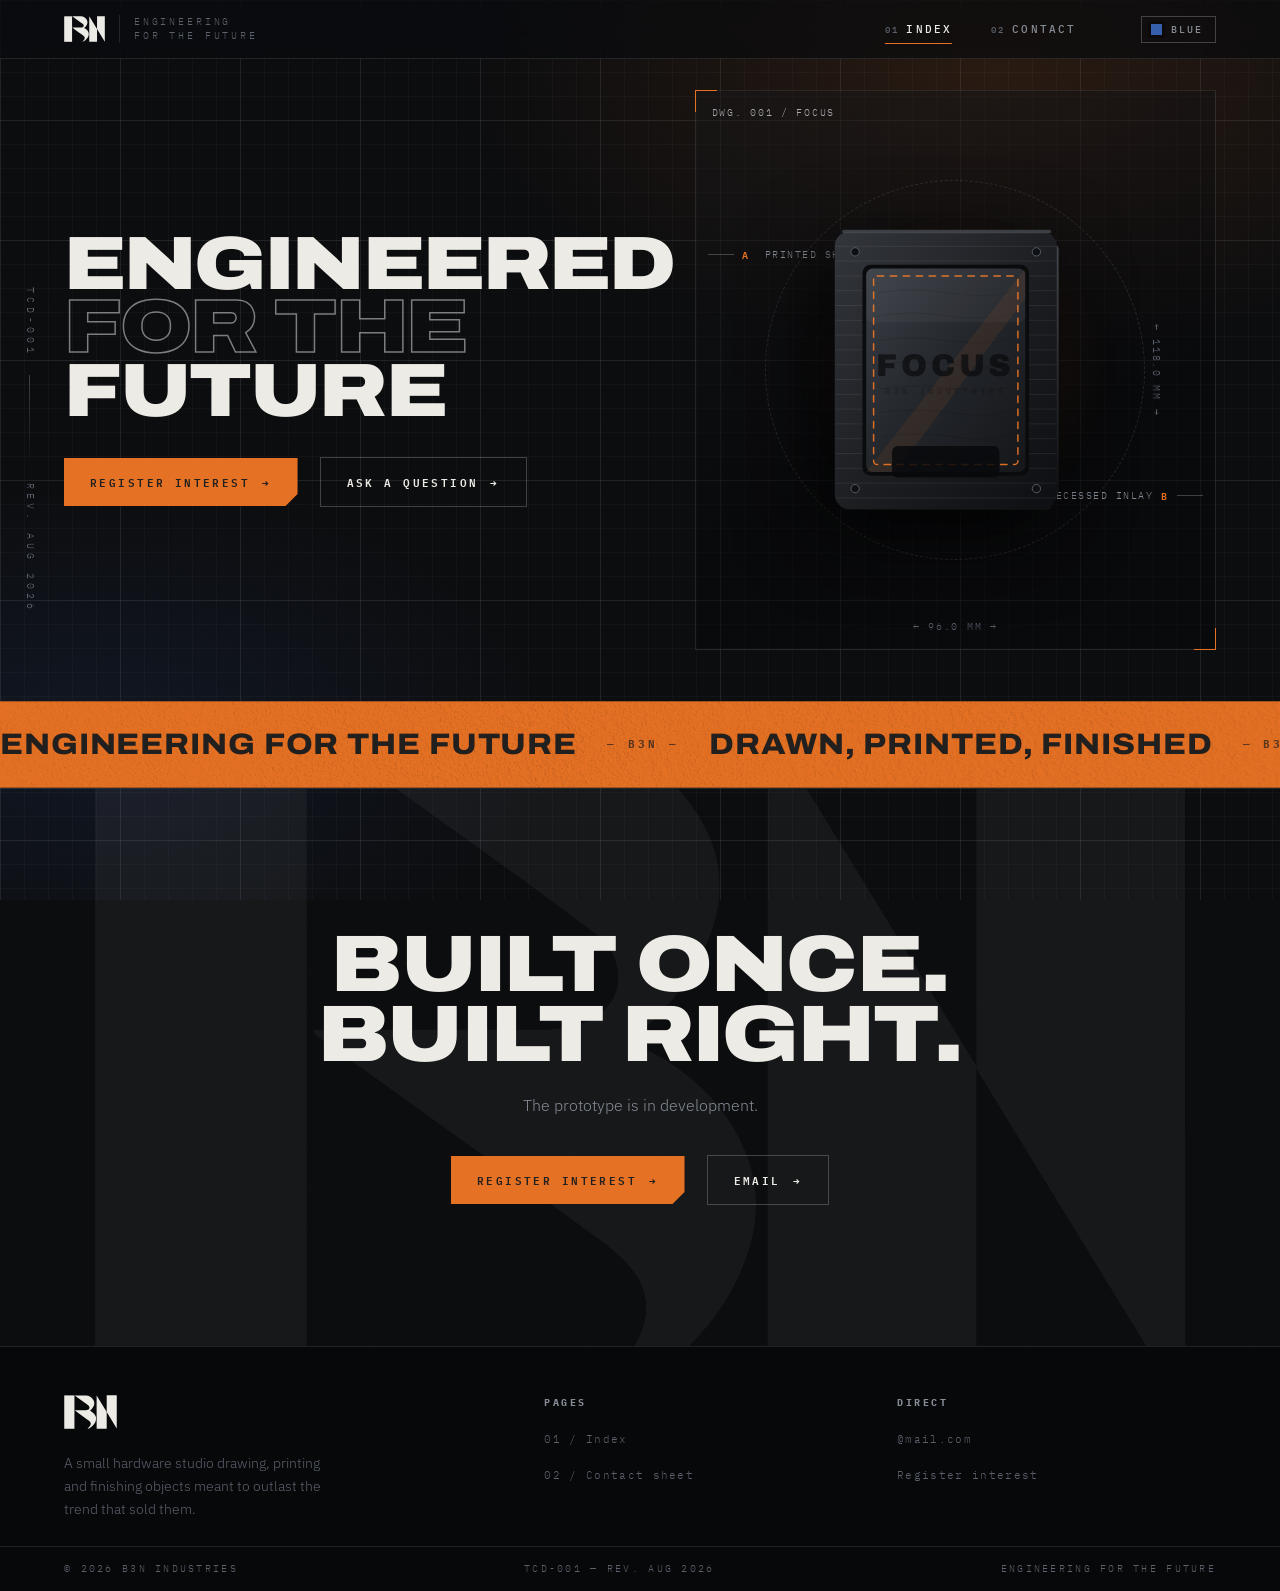
==== commit 7dfc319f: "edits" ====
--- a/index.html
+++ b/index.html
@@ -45,7 +45,6 @@
 <!-- ===================== HERO ===================== -->
 <header class="hero">
     <div>
-        <div class="hero__stamp rise d1"><b></b> The prototype &mdash; in development</div>
 
         <h1 class="rise d2">
             Engineered<br>
@@ -54,9 +53,6 @@
         </h1>
 
         <p class="hero__lede rise d3">
-            A carry object built the way hardware should be: <strong>a 3D-printed monocoque shell</strong>
-            with a leatherette panel recessed flush into its face. No glue seams on show, no wasted
-            millimetres &mdash; every tolerance is drawn before it is printed.
         </p>
 
         <div class="actions rise d4">
@@ -175,11 +171,10 @@
 <section class="close">
     <img class="close__mark" src="images/brand/b3n-mark-bone.svg" alt="" aria-hidden="true">
     <h2>Built once.<br>Built right.</h2>
-    <p>The prototype is in development. Put your name against the drawing and you will hear from us
-       the day it leaves quality control &mdash; nothing else, ever.</p>
+    <p>The prototype is in development.</p>
     <div class="actions">
         <a class="btn btn--solid" href="contact.html"><span>Register interest</span> <span class="arrow" aria-hidden="true">&rarr;</span></a>
-        <a class="btn btn--wire" href="mailto:hello@b3nindustries.com">Email the studio <span class="arrow" aria-hidden="true">&rarr;</span></a>
+        <a class="btn btn--wire" href="mailto:hello@b3nindustries.com">Email<span class="arrow" aria-hidden="true">&rarr;</span></a>
     </div>
 </section>
 
@@ -200,7 +195,7 @@
         <div>
             <h5>Direct</h5>
             <ul>
-                <li><a href="mailto:hello@b3nindustries.com">hello@b3nindustries.com</a></li>
+                <li><a href="mailto:hello@b3nindustries.com">@mail.com</a></li>
                 <li><a href="mailto:hello@b3nindustries.com?subject=Register%20interest%20%E2%80%94%20the%20prototype">Register interest</a></li>
             </ul>
         </div>
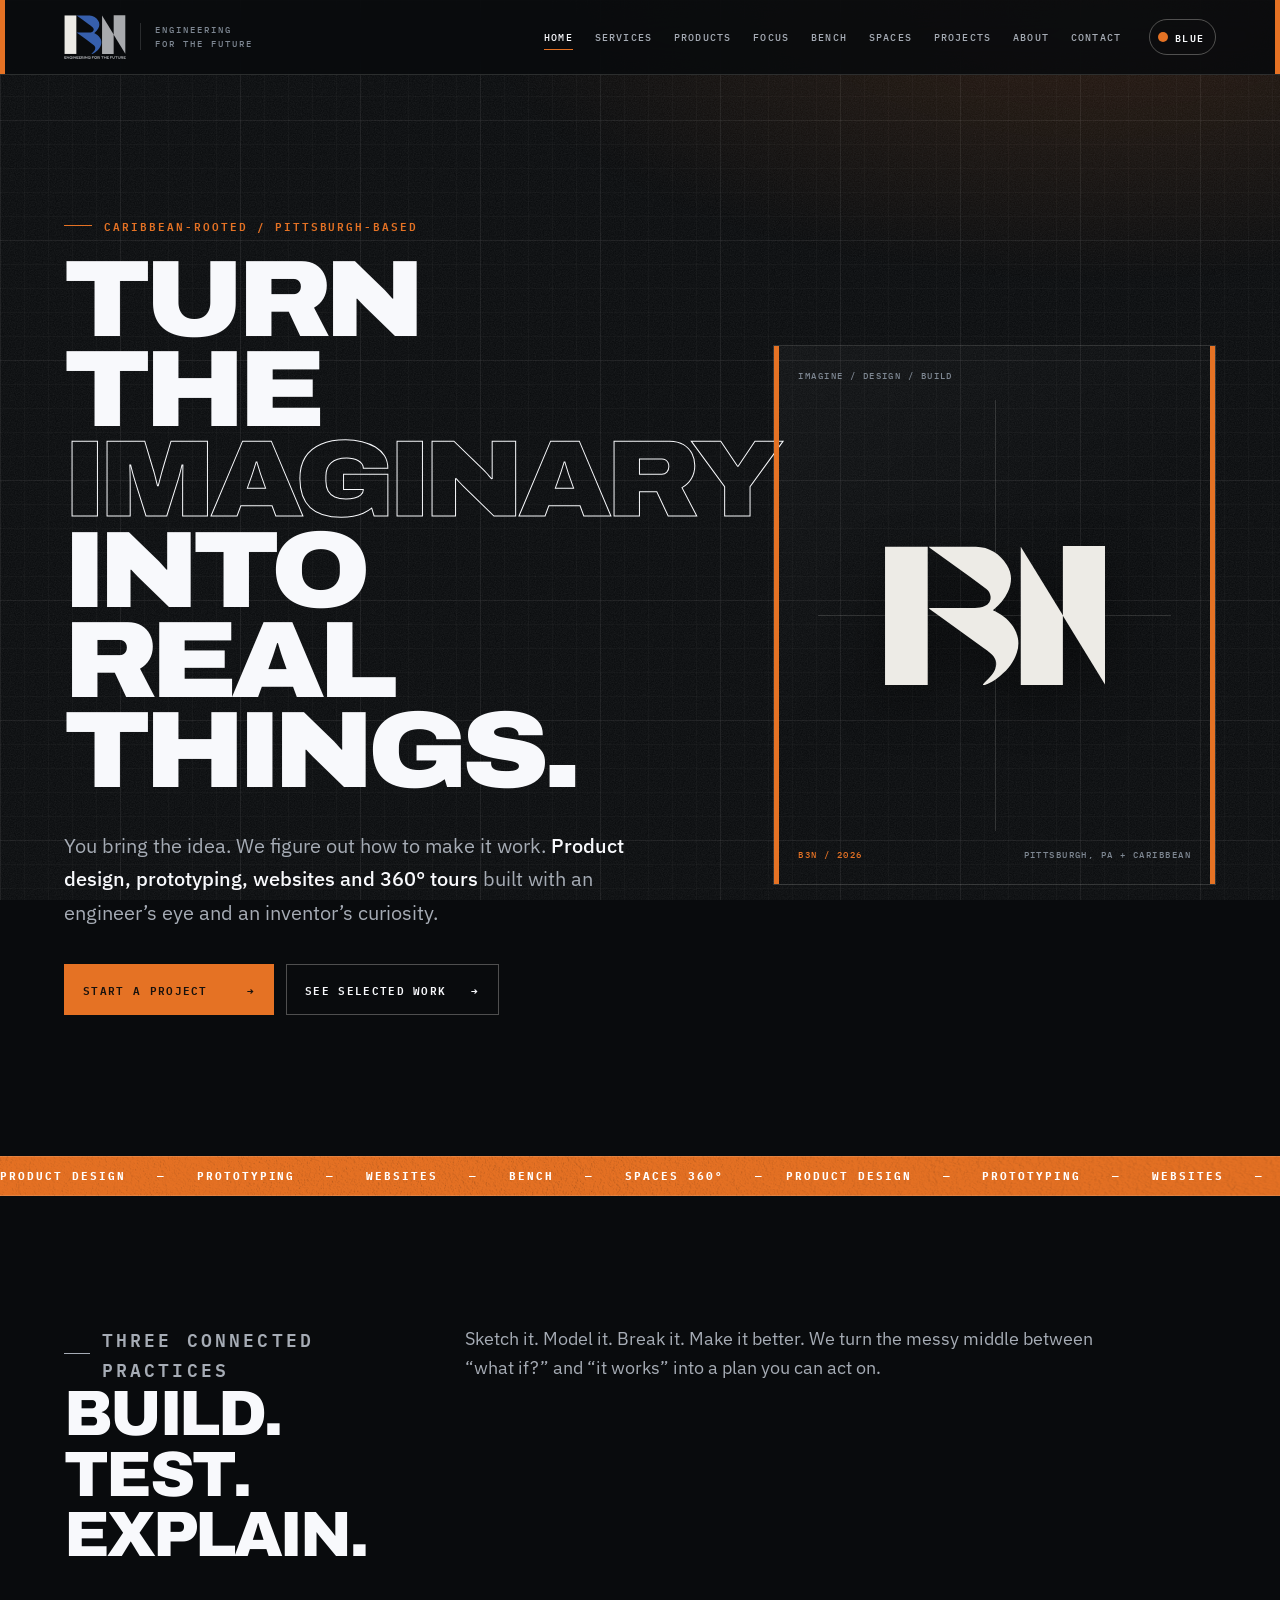
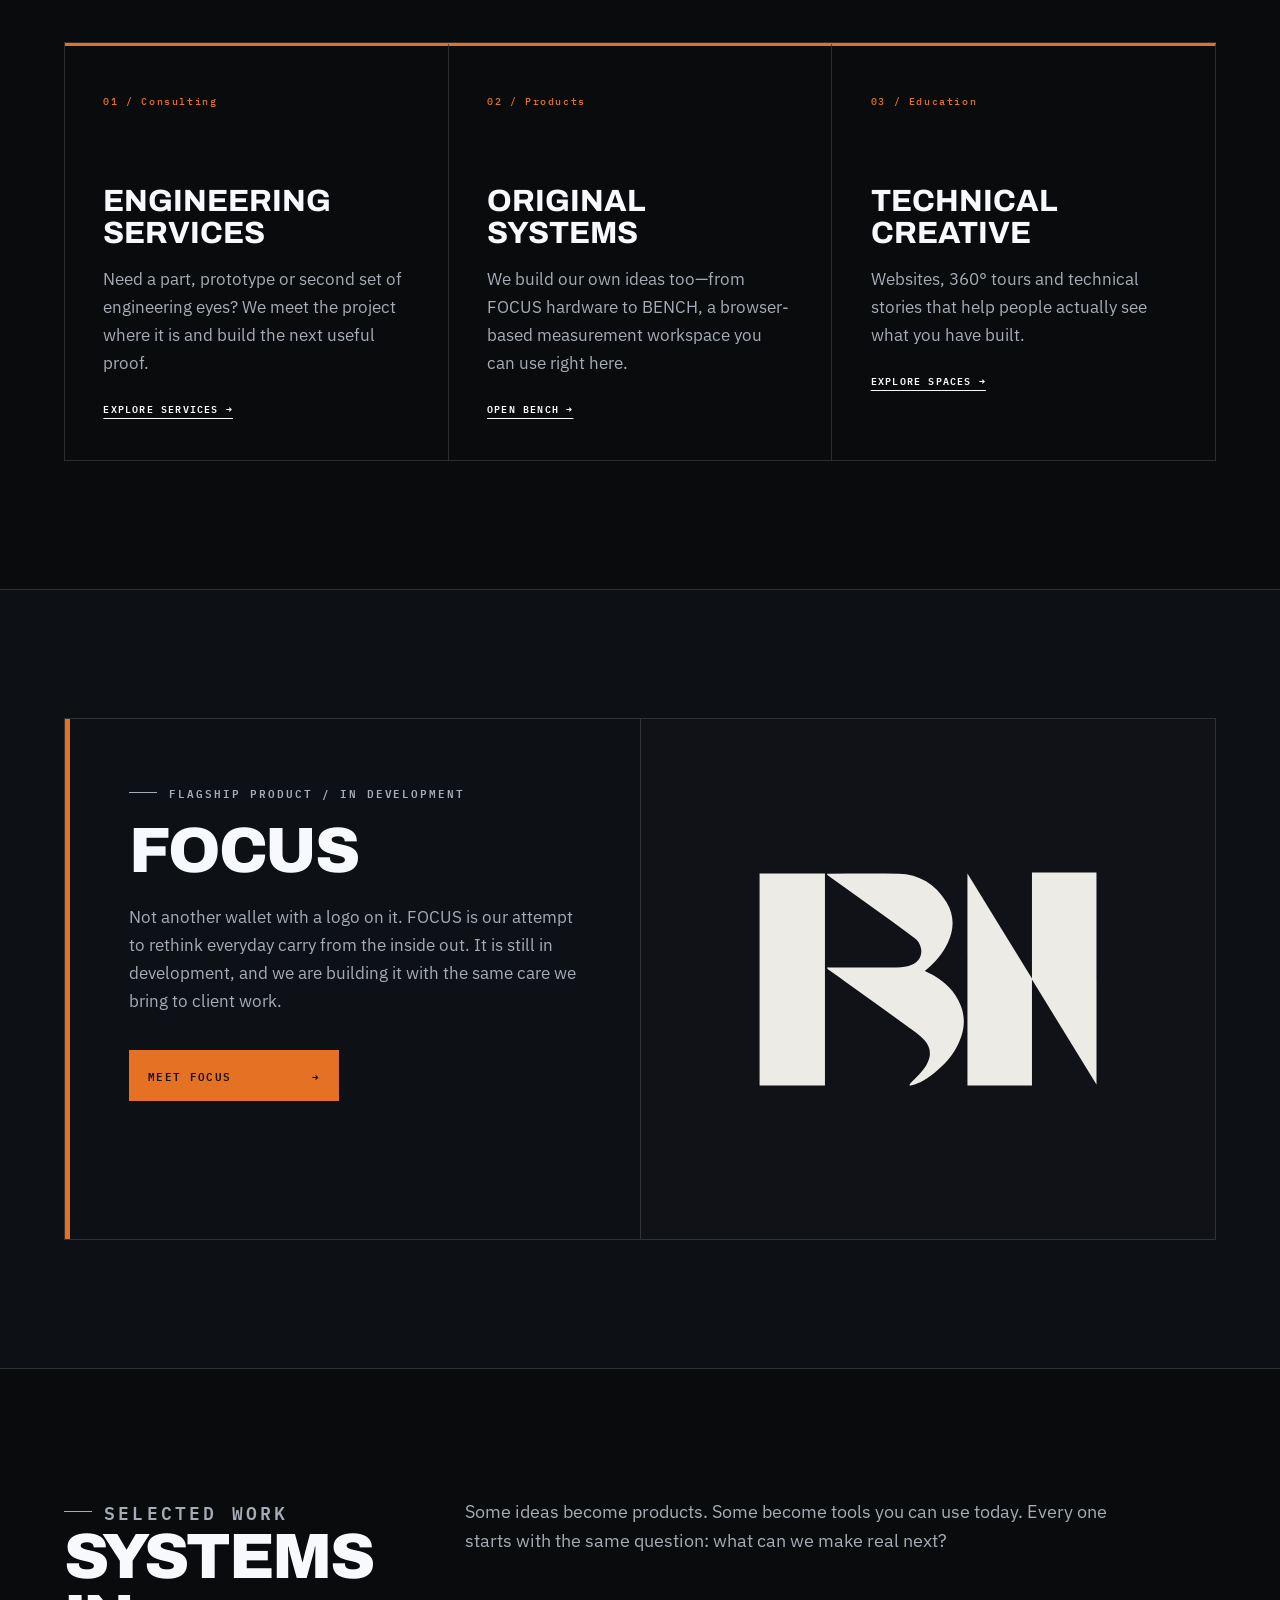
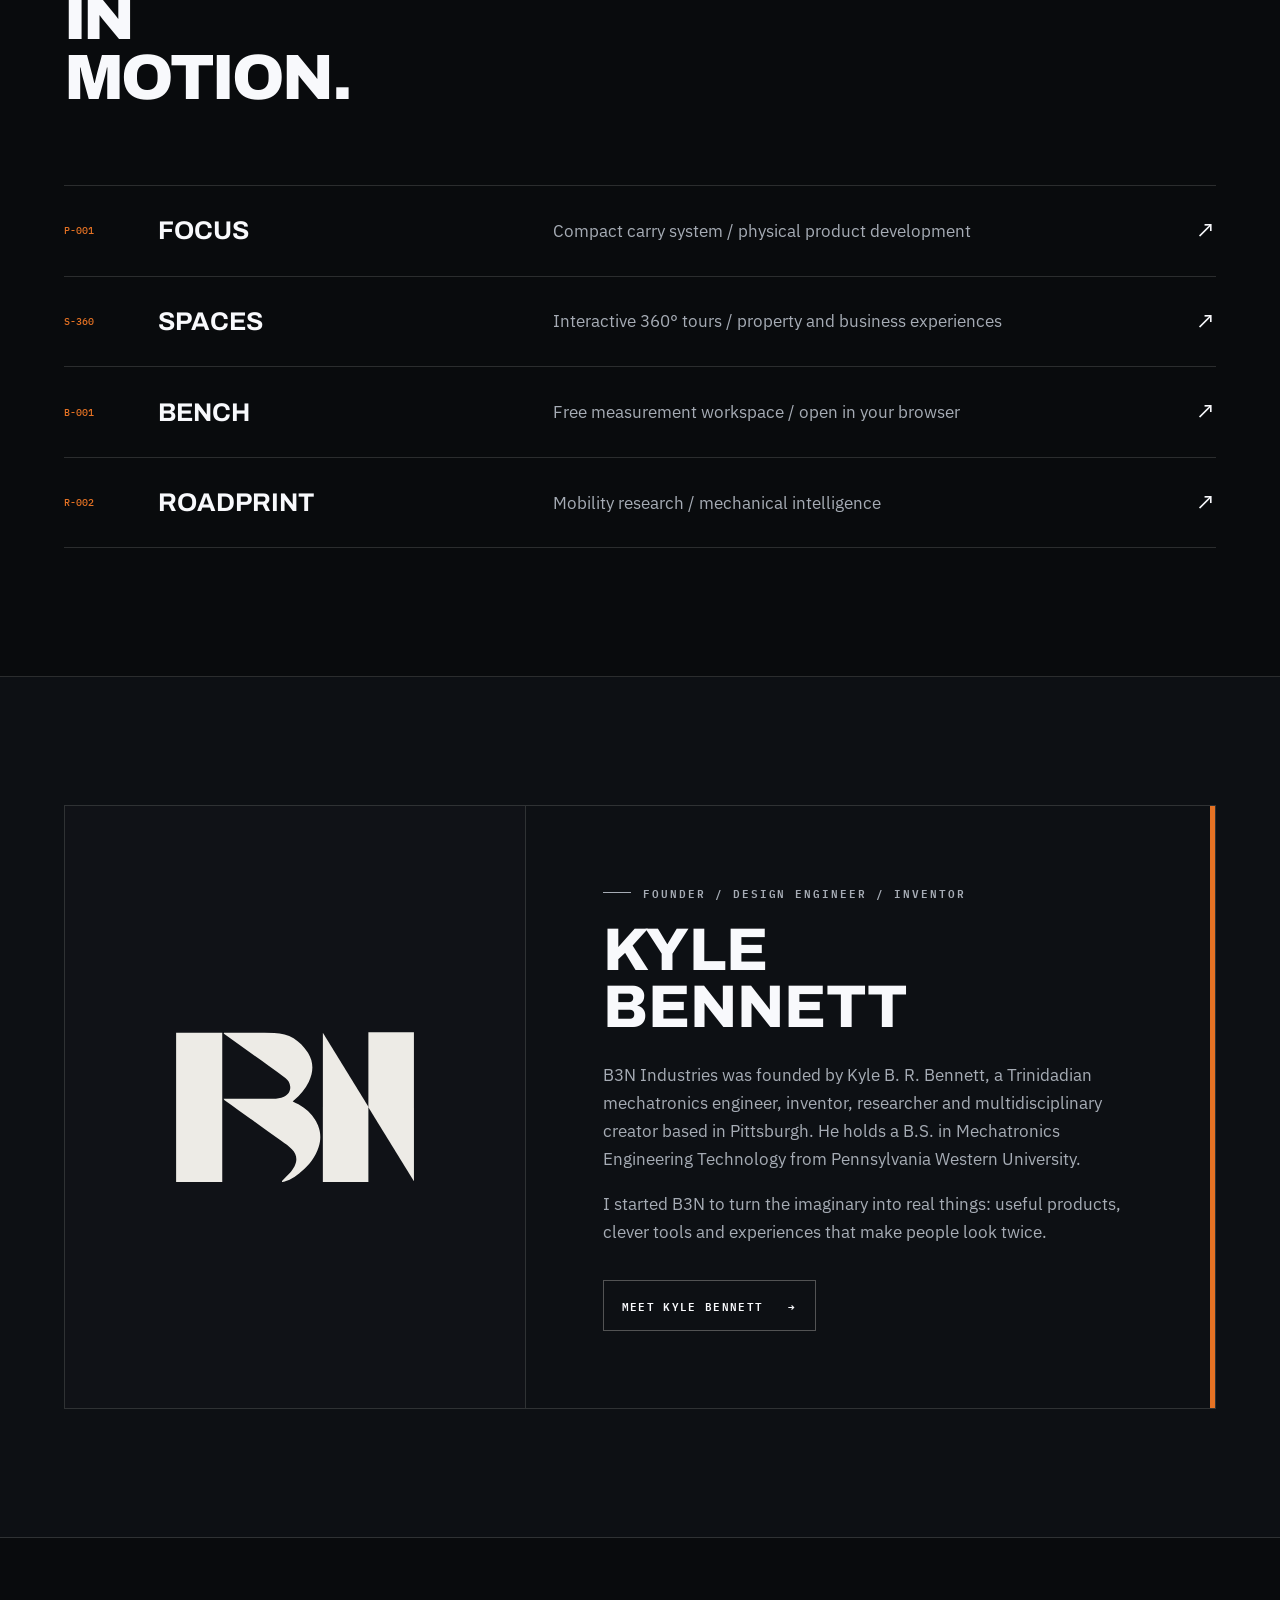
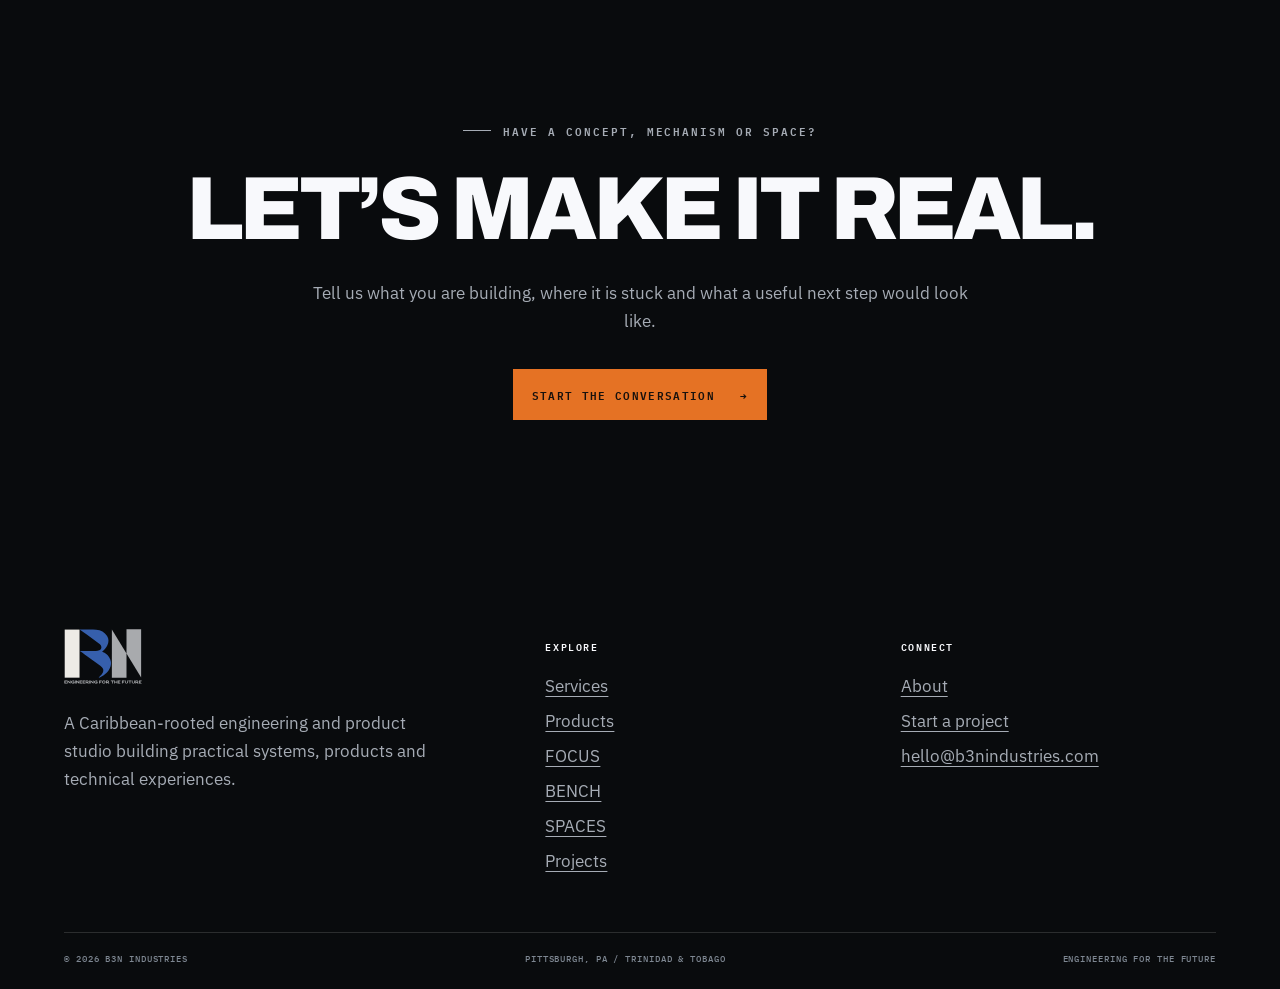
==== commit bd6334d2: "Launch redesigned B3N website and FOCUS page Adds the complete company site, dedicated FOCUS page, B" ====
--- a/index.html
+++ b/index.html
@@ -1,211 +1,370 @@
-<!DOCTYPE html>
+<!doctype html>
 <html lang="en">
-<head>
-    <meta charset="UTF-8">
-    <meta name="viewport" content="width=device-width, initial-scale=1.0">
-    <meta name="description" content="B3N Industries — engineering for the future. Precision 3D-printed carry, with a flush-fit leatherette panel recessed into the shell.">
-    <meta name="theme-color" content="#0b0c0e">
-    <link rel="icon" href="images/brand/b3n-mark-bone.svg" type="image/svg+xml">
-    <link rel="preconnect" href="https://fonts.googleapis.com">
-    <link rel="preconnect" href="https://fonts.gstatic.com" crossorigin>
-    <link href="https://fonts.googleapis.com/css2?family=Archivo:wdth,wght@100..125,400..900&family=IBM+Plex+Mono:wght@400;500;600&family=IBM+Plex+Sans:wght@300;400;500&display=swap" rel="stylesheet">
-    <link rel="stylesheet" href="stylesheet.css">
+  <head>
+    <meta charset="utf-8" />
+    <meta name="viewport" content="width=device-width,initial-scale=1" />
+    <title>B3N Industries | Product Design, Prototyping &amp; 360° Tours</title>
+    <meta
+      name="description"
+      content="B3N Industries turns bold ideas into real things. Product design, prototyping, websites and SPACES 360° tours from a Caribbean-rooted engineering studio."
+    />
+    <meta name="robots" content="index,follow,max-image-preview:large" />
+    <link rel="canonical" href="https://b3nindustries.com/" />
+    <meta property="og:type" content="website" />
+    <meta property="og:site_name" content="B3N Industries" />
+    <meta
+      property="og:title"
+      content="B3N Industries | Turn the Imaginary Into Real Things"
+    />
+    <meta
+      property="og:description"
+      content="Product design, prototyping, websites and 360° tours. Bring us the idea—we'll help make it real."
+    />
+    <meta property="og:url" content="https://b3nindustries.com/" />
+    <meta
+      property="og:image"
+      content="https://b3nindustries.com/images/b3n-card-og.png"
+    />
+    <meta name="twitter:card" content="summary_large_image" />
+    <meta
+      name="twitter:title"
+      content="B3N Industries | Turn the Imaginary Into Real Things"
+    />
+    <meta
+      name="twitter:description"
+      content="Product design, prototyping, websites and 360° tours. Bring us the idea—we'll help make it real."
+    />
+    <meta
+      name="twitter:image"
+      content="https://b3nindustries.com/images/b3n-card-og.png"
+    />
+    <meta name="theme-color" content="#090b0d" />
+    <link
+      rel="icon"
+      href="images/brand/b3n-mark-bone.svg"
+      type="image/svg+xml"
+    />
+    <link rel="preconnect" href="https://fonts.googleapis.com" />
+    <link rel="preconnect" href="https://fonts.gstatic.com" crossorigin />
+    <link
+      href="https://fonts.googleapis.com/css2?family=Archivo:wdth,wght@100..125,400..900&amp;family=IBM+Plex+Mono:wght@400;500;600&amp;family=IBM+Plex+Sans:wght@300;400;500;600&amp;display=swap"
+      rel="stylesheet"
+    />
+    <link rel="stylesheet" href="stylesheet.css" />
+    <script>
+      try {
+        document.documentElement.classList.add("js");
+        if (localStorage.getItem("b3n-theme") === "blue")
+          document.documentElement.setAttribute("data-theme", "blue");
+      } catch (e) {}
+    </script>
     <script src="script.js" defer></script>
-    <script>try{if(localStorage.getItem('b3n-theme')==='blue'){document.documentElement.setAttribute('data-theme','blue');}}catch(e){}</script>
-    <title>B3N Industries — Engineering For The Future</title>
-</head>
-<body>
-
-<div class="backdrop" aria-hidden="true"></div>
-<div class="grain" aria-hidden="true"></div>
-
-<aside class="rail" aria-hidden="true">
-    <span>TCD-001</span>
-    <div class="tick"></div>
-    <span>REV. AUG 2026</span>
-</aside>
-
-
-<!-- ===================== NAVIGATION ===================== -->
-<nav class="nav">
-    <a class="nav__mark" href="index.html" aria-label="B3N Industries — home">
-        <img src="images/brand/b3n-mark-bone.svg" alt="B3N Industries">
-        <span class="sig">Engineering<br>For The Future</span>
-    </a>
-    <div class="nav__links">
-        <a href="index.html" aria-current="page"><i>01</i>Index</a>
-        <a href="contact.html"><i>02</i>Contact</a>
-        <button class="theme-toggle" type="button" data-theme-toggle aria-pressed="false" title="Switch the site palette">
-            <span class="theme-toggle__dot" aria-hidden="true"></span>
-            <span class="t-blue">Blue</span><span class="t-signal">Orange</span>
+    <script type="application/ld+json">
+      {
+        "@context": "https://schema.org",
+        "@graph": [
+          {
+            "@type": "Organization",
+            "@id": "https://b3nindustries.com/#organization",
+            "name": "B3N Industries",
+            "url": "https://b3nindustries.com/",
+            "logo": "https://b3nindustries.com/images/brand/b3n-logo-onink.svg",
+            "description": "A Caribbean-rooted engineering and product development studio working across consulting, products and technical education.",
+            "founder": {
+              "@id": "https://b3nindustries.com/about.html#kyle-bennett"
+            },
+            "areaServed": ["United States", "Trinidad and Tobago"]
+          },
+          {
+            "@type": "Person",
+            "@id": "https://b3nindustries.com/about.html#kyle-bennett",
+            "name": "Kyle B. R. Bennett",
+            "jobTitle": "Founder, Design Engineer and Inventor",
+            "worksFor": { "@id": "https://b3nindustries.com/#organization" }
+          },
+          {
+            "@type": "WebSite",
+            "@id": "https://b3nindustries.com/#website",
+            "url": "https://b3nindustries.com/",
+            "name": "B3N Industries",
+            "publisher": { "@id": "https://b3nindustries.com/#organization" }
+          }
+        ]
+      }
+    </script>
+  </head>
+  <body>
+    <a class="skip-link" href="#main-content">Skip to main content</a>
+    <nav class="site-nav" aria-label="Main navigation">
+      <div class="shell nav-inner">
+        <a class="brand" href="index.html" aria-label="B3N Industries home"
+          ><img
+            src="images/brand/b3n-logo-onink.svg"
+            alt="B3N Industries"
+          /><span>Engineering<br />for the future</span></a
+        ><button
+          class="menu-toggle"
+          type="button"
+          data-menu-toggle
+          aria-controls="primary-menu"
+          aria-expanded="false"
+        >
+          Menu
         </button>
-    </div>
-</nav>
-
-<!-- ===================== HERO ===================== -->
-<header class="hero">
-    <div>
-
-        <h1 class="rise d2">
-            Engineered<br>
-            <span class="ghost">for the</span><br>
-            Future
-        </h1>
-
-        <p class="hero__lede rise d3">
+        <div class="nav-links" id="primary-menu" data-nav-links>
+          <a href="index.html" aria-current="page">Home</a
+          ><a href="services.html">Services</a
+          ><a href="products.html">Products</a><a href="focus.html">FOCUS</a
+          ><a href="bench.html">BENCH</a><a href="spaces.html">SPACES</a
+          ><a href="projects.html">Projects</a><a href="about.html">About</a
+          ><a href="contact.html">Contact</a>
+        </div>
+        <button
+          class="theme-toggle"
+          type="button"
+          data-theme-toggle
+          aria-label="Switch to blue theme"
+        >
+          <span class="theme-toggle__dot" aria-hidden="true"></span>
+          <span class="t-blue">Blue</span><span class="t-signal">Orange</span>
+        </button>
+      </div>
+    </nav>
+    <main id="main-content" tabindex="-1">
+      <header class="shell hero">
+        <div class="hero-copy">
+          <p class="eyebrow">Caribbean-rooted / Pittsburgh-based</p>
+          <h1 class="display-title">
+            Turn the<br /><span class="outline">imaginary</span><br />into real
+            things.
+          </h1>
+          <p>
+            You bring the idea. We figure out how to make it work.
+            <strong
+              >Product design, prototyping, websites and 360° tours</strong
+            >
+            built with an engineer’s eye and an inventor’s curiosity.
+          </p>
+          <div class="actions">
+            <a class="btn btn-solid" href="contact.html"
+              >Start a project <span aria-hidden="true">→</span></a
+            ><a class="btn" href="projects.html"
+              >See selected work <span aria-hidden="true">→</span></a
+            >
+          </div>
+        </div>
+        <div
+          class="hero-visual"
+          role="img"
+          aria-label="B3N Industries engineering identity"
+        >
+          <span class="orbit-label a">Imagine / Design / Build</span
+          ><span class="orbit-label b">Pittsburgh, PA + Caribbean</span
+          ><span class="orbit-label c">B3N / 2026</span>
+          <div class="mark-assembly">
+            <img src="images/brand/b3n-mark-bone.svg" alt="" />
+          </div>
+        </div>
+      </header>
+      <div class="signal" aria-hidden="true">
+        <div class="signal-track">
+          <span
+            >Product design <i>—</i> Prototyping <i>—</i> Websites
+            <i>—</i> BENCH <i>—</i> SPACES 360° <i>—</i></span
+          ><span
+            >Product design <i>—</i> Prototyping <i>—</i> Websites
+            <i>—</i> BENCH <i>—</i> SPACES 360° <i>—</i></span
+          >
+        </div>
+      </div>
+      <section class="section">
+        <div class="shell">
+          <div class="section-head">
+            <div>
+              <p class="eyebrow">Three connected practices</p>
+              <h2>Build. Test.<br />Explain.</h2>
+            </div>
+            <p>
+              Sketch it. Model it. Break it. Make it better. We turn the messy
+              middle between “what if?” and “it works” into a plan you can act
+              on.
+            </p>
+          </div>
+          <div class="cards">
+            <article class="card">
+              <span class="num">01 / Consulting</span>
+              <h3>Engineering services</h3>
+              <p>
+                Need a part, prototype or second set of engineering eyes? We
+                meet the project where it is and build the next useful proof.
+              </p>
+              <a href="services.html">Explore services →</a>
+            </article>
+            <article class="card">
+              <span class="num">02 / Products</span>
+              <h3>Original systems</h3>
+              <p>
+                We build our own ideas too—from FOCUS hardware to BENCH, a
+                browser-based measurement workspace you can use right here.
+              </p>
+              <a href="bench.html">Open BENCH →</a>
+            </article>
+            <article class="card">
+              <span class="num">03 / Education</span>
+              <h3>Technical creative</h3>
+              <p>
+                Websites, 360° tours and technical stories that help people
+                actually see what you have built.
+              </p>
+              <a href="spaces.html">Explore SPACES →</a>
+            </article>
+          </div>
+        </div>
+      </section>
+      <section class="section">
+        <div class="shell feature">
+          <div class="feature-copy">
+            <p class="eyebrow">Flagship product / In development</p>
+            <h2>FOCUS</h2>
+            <p>
+              Not another wallet with a logo on it. FOCUS is our attempt to
+              rethink everyday carry from the inside out. It is still in
+              development, and we are building it with the same care we bring to
+              client work.
+            </p>
+            <div class="actions">
+              <a class="btn btn-solid" href="focus.html"
+                >Meet FOCUS <span aria-hidden="true">→</span></a
+              >
+            </div>
+          </div>
+          <div class="feature-media">
+            <img
+              src="images/brand/b3n-mark-bone.svg"
+              alt="B3N mark representing the FOCUS product development program"
+            />
+          </div>
+        </div>
+      </section>
+      <section class="section">
+        <div class="shell">
+          <div class="section-head">
+            <div>
+              <p class="eyebrow">Selected work</p>
+              <h2>Systems in<br />motion.</h2>
+            </div>
+            <p>
+              Some ideas become products. Some become tools you can use today.
+              Every one starts with the same question: what can we make real
+              next?
+            </p>
+          </div>
+          <div class="project-list">
+            <a class="project-row" href="focus.html"
+              ><span class="id">P-001</span>
+              <h3>FOCUS</h3>
+              <p>Compact carry system / physical product development</p>
+              <span class="arrow" aria-hidden="true">↗</span></a
+            ><a class="project-row" href="spaces.html"
+              ><span class="id">S-360</span>
+              <h3>SPACES</h3>
+              <p>Interactive 360° tours / property and business experiences</p>
+              <span class="arrow" aria-hidden="true">↗</span></a
+            ><a class="project-row" href="bench.html"
+              ><span class="id">B-001</span>
+              <h3>BENCH</h3>
+              <p>Free measurement workspace / open in your browser</p>
+              <span class="arrow" aria-hidden="true">↗</span></a
+            ><a class="project-row" href="projects.html#roadprint"
+              ><span class="id">R-002</span>
+              <h3>Roadprint</h3>
+              <p>Mobility research / mechanical intelligence</p>
+              <span class="arrow" aria-hidden="true">↗</span></a
+            >
+          </div>
+        </div>
+      </section>
+      <section class="section">
+        <div class="shell founder">
+          <div class="founder-mark">
+            <img src="images/brand/b3n-mark-bone.svg" alt="" />
+          </div>
+          <div class="founder-copy">
+            <p class="eyebrow">Founder / Design Engineer / Inventor</p>
+            <h2>Kyle<br />Bennett</h2>
+            <p>
+              B3N Industries was founded by Kyle B. R. Bennett, a Trinidadian
+              mechatronics engineer, inventor, researcher and multidisciplinary
+              creator based in Pittsburgh. He holds a B.S. in Mechatronics
+              Engineering Technology from Pennsylvania Western University.
+            </p>
+            <p>
+              I started B3N to turn the imaginary into real things: useful
+              products, clever tools and experiences that make people look
+              twice.
+            </p>
+            <div class="actions">
+              <a class="btn" href="about.html#kyle-bennett"
+                >Meet Kyle Bennett <span aria-hidden="true">→</span></a
+              >
+            </div>
+          </div>
+        </div>
+      </section>
+      <section class="shell cta">
+        <p class="eyebrow eyebrow-center">
+          Have a concept, mechanism or space?
         </p>
-
-        <div class="actions rise d4">
-            <a class="btn btn--solid" href="contact.html"><span>Register interest</span> <span class="arrow" aria-hidden="true">&rarr;</span></a>
-            <a class="btn btn--wire" href="mailto:hello@b3nindustries.com?subject=Technical%20question%20%E2%80%94%20TCD-001">Ask a question <span class="arrow" aria-hidden="true">&rarr;</span></a>
-        </div>
-    </div>
-
-    <!-- Product drawing plate -->
-    <div class="plate rise d5">
-        <div class="plate__glow" aria-hidden="true"></div>
-        <div class="plate__ring" aria-hidden="true"></div>
-
-        <span class="dim dim--id" aria-hidden="true">DWG. 001 / FOCUS</span>
-        <span class="dim dim--w" aria-hidden="true">&larr; 96.0 mm &rarr;</span>
-        <span class="dim dim--h" aria-hidden="true">&larr; 118.0 mm &rarr;</span>
-        <span class="callout callout--a" aria-hidden="true"><b>A</b>&nbsp;Printed shell</span>
-        <span class="callout callout--b" aria-hidden="true"><b>B</b>&nbsp;Recessed inlay</span>
-
-        <div class="plate__grab">
-        <svg class="product" viewBox="0 0 320 420" role="img" aria-label="Concept render of the B3N FOCUS wallet: a 3D-printed shell with a recessed leatherette panel">
-            <defs>
-                <linearGradient id="shell" x1="0" y1="0" x2="1" y2="1">
-                    <stop offset="0%" stop-color="#33363b"/>
-                    <stop offset="55%" stop-color="#1b1d21"/>
-                    <stop offset="100%" stop-color="#0e0f12"/>
-                </linearGradient>
-                <linearGradient id="inlay" x1="0" y1="0" x2="1" y2="1">
-                    <stop offset="0%" stop-color="#3b3f46"/>
-                    <stop offset="52%" stop-color="#22252a"/>
-                    <stop offset="100%" stop-color="#15171a"/>
-                </linearGradient>
-                <linearGradient id="edge" x1="0" y1="0" x2="0" y2="1">
-                    <stop offset="0%" stop-color="#4a4e55"/>
-                    <stop offset="100%" stop-color="#101214"/>
-                </linearGradient>
-                <clipPath id="shellClip"><rect x="30" y="60" width="240" height="300" rx="16"/></clipPath>
-            </defs>
-
-            <!-- side depth -->
-            <rect x="256" y="74" width="16" height="272" rx="5" fill="url(#edge)" opacity="0.92"/>
-            <rect x="38" y="346" width="226" height="15" rx="5" fill="url(#edge)" opacity="0.72"/>
-
-            <!-- shell -->
-            <rect x="30" y="60" width="240" height="300" rx="16" fill="url(#shell)"/>
-
-            <!-- print layer lines -->
-            <g clip-path="url(#shellClip)" opacity="0.085">
-                <g stroke="#edebe6" stroke-width="1">
-                    <line x1="30" y1="76" x2="270" y2="76"/><line x1="30" y1="92" x2="270" y2="92"/>
-                    <line x1="30" y1="108" x2="270" y2="108"/><line x1="30" y1="124" x2="270" y2="124"/>
-                    <line x1="30" y1="140" x2="270" y2="140"/><line x1="30" y1="156" x2="270" y2="156"/>
-                    <line x1="30" y1="172" x2="270" y2="172"/><line x1="30" y1="188" x2="270" y2="188"/>
-                    <line x1="30" y1="204" x2="270" y2="204"/><line x1="30" y1="220" x2="270" y2="220"/>
-                    <line x1="30" y1="236" x2="270" y2="236"/><line x1="30" y1="252" x2="270" y2="252"/>
-                    <line x1="30" y1="268" x2="270" y2="268"/><line x1="30" y1="284" x2="270" y2="284"/>
-                    <line x1="30" y1="300" x2="270" y2="300"/><line x1="30" y1="316" x2="270" y2="316"/>
-                    <line x1="30" y1="332" x2="270" y2="332"/><line x1="30" y1="348" x2="270" y2="348"/>
-                </g>
-            </g>
-
-            <!-- corner fixings -->
-            <g fill="#0e1013" stroke="#5b626c" stroke-width="1">
-                <circle cx="52" cy="82" r="4.5"/><circle cx="248" cy="82" r="4.5"/>
-                <circle cx="52" cy="338" r="4.5"/><circle cx="248" cy="338" r="4.5"/>
-            </g>
-
-            <!-- recessed inlay -->
-            <rect x="60" y="96" width="180" height="228" rx="9" fill="#0a0b0d"/>
-            <rect x="64" y="100" width="172" height="220" rx="7" fill="url(#inlay)"/>
-
-            <!-- grain of the leatherette -->
-            <g opacity="0.16" stroke="#0a0b0d" stroke-width="1" fill="none">
-                <path d="M78 126 Q118 120 158 127 Q198 133 222 125"/>
-                <path d="M74 152 Q110 145 150 151 Q190 157 224 149"/>
-                <path d="M76 178 Q113 172 153 178 Q193 184 222 176"/>
-                <path d="M78 204 Q116 198 156 204 Q196 210 220 202"/>
-                <path d="M80 230 Q118 224 158 230 Q198 236 220 228"/>
-                <path d="M78 256 Q116 250 156 256 Q196 262 220 254"/>
-                <path d="M80 282 Q118 276 158 282 Q198 288 220 280"/>
-            </g>
-
-            <!-- stitch line, brand orange -->
-            <g class="stitch" stroke-width="1.6" stroke-linecap="round"
-               stroke-dasharray="7 7" fill="none" opacity="0.95">
-                <rect x="72" y="108" width="156" height="204" rx="4"/>
-            </g>
-
-            <!-- diagonal cut, lifted from the counter of the N -->
-            <path class="diag" d="M64 320 L236 100 L236 132 L96 320 Z" opacity="0.09"/>
-
-            <!-- engraved identity -->
-            <text x="150" y="216" text-anchor="middle" font-family="Archivo, 'Arial Black', sans-serif"
-                  font-weight="900" font-size="34" letter-spacing="4" fill="#0a0b0d" opacity="0.72">FOCUS</text>
-            <text x="150" y="236" text-anchor="middle" font-family="'IBM Plex Mono', monospace"
-                  font-size="9" letter-spacing="4" fill="#0a0b0d" opacity="0.6">B3N INDUSTRIES</text>
-
-            <!-- card slot + sheen -->
-            <rect x="92" y="292" width="116" height="34" rx="6" fill="#08090b" opacity="0.85"/>
-            <rect x="64" y="100" width="172" height="58" rx="7" fill="#ffffff" opacity="0.035"/>
-            <rect x="38" y="58" width="226" height="4" rx="2" fill="#4a4e55" opacity="0.75"/>
-        </svg>
-        </div>
-    </div>
-</header>
-
-<!-- ===================== SIGNAL BAND ===================== -->
-<div class="band" aria-hidden="true">
-    <div class="band__track">
-        <span>Engineering For The Future <em>&mdash; B3N &mdash;</em> Drawn, Printed, Finished <em>&mdash; B3N &mdash;</em> The Prototype <em>&mdash; B3N &mdash;</em> </span>
-        <span>Engineering For The Future <em>&mdash; B3N &mdash;</em> Drawn, Printed, Finished <em>&mdash; B3N &mdash;</em> The Prototype <em>&mdash; B3N &mdash;</em> </span>
-    </div>
-</div>
-
-<!-- ===================== CLOSE ===================== -->
-<section class="close">
-    <img class="close__mark" src="images/brand/b3n-mark-bone.svg" alt="" aria-hidden="true">
-    <h2>Built once.<br>Built right.</h2>
-    <p>The prototype is in development.</p>
-    <div class="actions">
-        <a class="btn btn--solid" href="contact.html"><span>Register interest</span> <span class="arrow" aria-hidden="true">&rarr;</span></a>
-        <a class="btn btn--wire" href="mailto:hello@b3nindustries.com">Email<span class="arrow" aria-hidden="true">&rarr;</span></a>
-    </div>
-</section>
-
-<!-- ===================== FOOTER ===================== -->
-<footer>
-    <div class="foot">
+        <h2>Let’s make it real.</h2>
+        <p>
+          Tell us what you are building, where it is stuck and what a useful
+          next step would look like.
+        </p>
+        <div class="actions">
+          <a class="btn btn-solid" href="contact.html"
+            >Start the conversation <span aria-hidden="true">→</span></a
+          >
+        </div>
+      </section>
+    </main>
+    <footer>
+      <div class="footer-grid">
+        <div class="footer-brand">
+          <img src="images/brand/b3n-logo-onink.svg" alt="B3N Industries" />
+          <p>
+            A Caribbean-rooted engineering and product studio building practical
+            systems, products and technical experiences.
+          </p>
+        </div>
         <div>
-            <img src="images/brand/b3n-mark-bone.svg" alt="B3N Industries">
-            <p>A small hardware studio drawing, printing and finishing objects meant to outlast the trend that sold them.</p>
+          <h2>Explore</h2>
+          <ul>
+            <li><a href="services.html">Services</a></li>
+            <li><a href="products.html">Products</a></li>
+            <li><a href="focus.html">FOCUS</a></li>
+            <li><a href="bench.html">BENCH</a></li>
+            <li><a href="spaces.html">SPACES</a></li>
+            <li><a href="projects.html">Projects</a></li>
+          </ul>
         </div>
         <div>
-            <h5>Pages</h5>
-            <ul>
-                <li><a href="index.html">01 / Index</a></li>
-                <li><a href="contact.html">02 / Contact sheet</a></li>
-            </ul>
-        </div>
-        <div>
-            <h5>Direct</h5>
-            <ul>
-                <li><a href="mailto:hello@b3nindustries.com">@mail.com</a></li>
-                <li><a href="mailto:hello@b3nindustries.com?subject=Register%20interest%20%E2%80%94%20the%20prototype">Register interest</a></li>
-            </ul>
-        </div>
-    </div>
-    <div class="foot__base">
-        <span>&copy; 2026 B3N Industries</span>
-        <span>TCD-001 &mdash; REV. AUG 2026</span>
-        <span>Engineering For The Future</span>
-    </div>
-</footer>
-
-</body>
+          <h2>Connect</h2>
+          <ul>
+            <li><a href="about.html">About</a></li>
+            <li><a href="contact.html">Start a project</a></li>
+            <li>
+              <a href="mailto:hello@b3nindustries.com"
+                >hello@b3nindustries.com</a
+              >
+            </li>
+          </ul>
+        </div>
+      </div>
+      <div class="footer-base">
+        <span>© 2026 B3N Industries</span
+        ><span>Pittsburgh, PA / Trinidad &amp; Tobago</span
+        ><span>Engineering for the future</span>
+      </div>
+    </footer>
+  </body>
 </html>
--- a/stylesheet.css
+++ b/stylesheet.css
@@ -1,1229 +1,1102 @@
-/* ==========================================================================
-   B3N INDUSTRIES — TCD-001
-   Design system: "Technical Control Document"
-   Ink ground, silver hairlines, one hot signal (orange), mono annotation.
-   Zero JavaScript. Scroll reveals are progressive enhancement only.
-   ========================================================================== */
-
 :root {
-    /* --- Brand marks (sampled from the Aug 2026 TCD artwork) --- */
-    --brand-blue:   #365fab;
-    --brand-orange: #e57224;
-    --brand-teal:   #116e6b;
-    --brand-slate:  #40576b;
-    --brand-silver: #a7a9ac;
-    --brand-black:  #221f1f;
-
-    /* --- Surface --- */
-    --ink:        #0b0c0e;
-    --ink-raise:  #101216;
-    --ink-sink:   #07080a;
-    --bone:       #edebe6;
-    --muted:      #868d97;
-    --faint:      #5b626c;
-
-    --line:        rgba(167, 169, 172, 0.16);
-    --line-strong: rgba(167, 169, 172, 0.34);
-
-    /* --- Type --- */
-    --f-display: 'Archivo', 'Arial Black', sans-serif;
-    --f-mono:    'IBM Plex Mono', ui-monospace, 'Courier New', monospace;
-    --f-body:    'IBM Plex Sans', 'Segoe UI', sans-serif;
-
-    /* --- Theme: signal (default) --- */
-    --accent:       var(--brand-orange);
-    --accent-ink:   var(--brand-black);
-    --accent-wash:  rgba(229, 114, 36, 0.05);
-    --glow-a:       rgba(229, 114, 36, 0.13);
-    --glow-b:       rgba(54, 95, 171, 0.12);
-    --glow-plate:   rgba(229, 114, 36, 0.16);
-    --swatch-next:  var(--brand-blue);
-
-    /* --- Metrics --- */
-    --gutter: clamp(18px, 5vw, 84px);
-    --ease:   cubic-bezier(0.22, 1, 0.36, 1);
-}
-
-/* ---- Theme: blue ------------------------------------------------------- */
+  --ink: #090b0d;
+  --ink-2: #111419;
+  --paper: #f8f9fc;
+  --muted: #a6acb5;
+  --faint: #7e8792;
+  --orange: #e57224;
+  --blue: #0057d9;
+  --site-accent: #e57224;
+  --accent: var(--site-accent);
+  --accent-ink: #17110d;
+  --line: rgba(241, 238, 232, 0.15);
+  --line-strong: rgba(241, 238, 232, 0.3);
+  --display: "Archivo", "Arial Black", sans-serif;
+  --body: "IBM Plex Sans", "Segoe UI", sans-serif;
+  --mono: "IBM Plex Mono", ui-monospace, monospace;
+  --gutter: clamp(20px, 5vw, 76px);
+  --max: 1320px;
+  --ease: cubic-bezier(0.22, 1, 0.36, 1);
+}
 [data-theme="blue"] {
-    --accent:      var(--brand-blue);
-    --accent-ink:  var(--bone);
-    --accent-wash: rgba(54, 95, 171, 0.06);
-    --glow-a:      rgba(54, 95, 171, 0.16);
-    --glow-b:      rgba(167, 169, 172, 0.07);
-    --glow-plate:  rgba(54, 95, 171, 0.2);
-    --swatch-next: var(--brand-orange);
-}
-
-*, *::before, *::after { box-sizing: border-box; margin: 0; padding: 0; }
-
-html { scroll-behavior: smooth; }
-
+  --site-accent: #4b91ff;
+  --accent: var(--site-accent);
+  --accent-ink: #081121;
+}
+[data-theme="orange"] {
+  --site-accent: #e57224;
+  --accent: var(--site-accent);
+  --accent-ink: #17110d;
+}
+*,
+*::before,
+*::after {
+  box-sizing: border-box;
+}
+html {
+  scroll-behavior: smooth;
+}
 body {
-    min-height: 100vh;
-    background-color: var(--ink);
-    color: var(--bone);
-    font-family: var(--f-body);
-    font-weight: 300;
-    font-size: 16px;
-    line-height: 1.65;
-    -webkit-font-smoothing: antialiased;
-    overflow-x: hidden;
-}
-
-/* Fixed atmosphere: drafting grid + signal glow + film grain -------------- */
-.backdrop {
-    position: fixed;
-    inset: 0;
-    z-index: -2;
-    pointer-events: none;
-    background-color: var(--ink);
-    background-image:
-        radial-gradient(60% 45% at 78% 8%, var(--glow-a) 0%, transparent 70%),
-        radial-gradient(50% 40% at 8% 82%, var(--glow-b) 0%, transparent 72%),
-        linear-gradient(rgba(167, 169, 172, 0.045) 1px, transparent 1px),
-        linear-gradient(90deg, rgba(167, 169, 172, 0.045) 1px, transparent 1px),
-        linear-gradient(rgba(167, 169, 172, 0.09) 1px, transparent 1px),
-        linear-gradient(90deg, rgba(167, 169, 172, 0.09) 1px, transparent 1px);
-    background-size: auto, auto, 24px 24px, 24px 24px, 120px 120px, 120px 120px;
-}
-
-.grain {
-    position: fixed;
-    inset: -50%;
-    z-index: -1;
-    pointer-events: none;
-    opacity: 0.4;
-    mix-blend-mode: overlay;
-    background-image: url("images/grain.svg");
-}
-
-/* ---- Shared type utilities --------------------------------------------- */
-.display {
-    font-family: var(--f-display);
-    font-weight: 900;
-    font-variation-settings: 'wdth' 116, 'wght' 900;
-    text-transform: uppercase;
-    line-height: 0.85;
-    letter-spacing: -0.015em;
-}
-
-.mono {
-    font-family: var(--f-mono);
-    font-size: 11px;
-    font-weight: 500;
-    letter-spacing: 0.22em;
-    text-transform: uppercase;
-}
-
-.hot  { color: var(--accent); }
-.cool { color: var(--brand-blue); }
-
-/* ==========================================================================
-   NAVIGATION
-   ========================================================================== */
-.nav {
-    position: sticky;
-    top: 0;
-    z-index: 50;
-    display: flex;
-    align-items: center;
-    justify-content: space-between;
-    gap: 24px;
-    padding: 14px var(--gutter);
-    border-bottom: 1px solid var(--line);
-    background: rgba(11, 12, 14, 0.72);
-    backdrop-filter: blur(16px) saturate(130%);
-    -webkit-backdrop-filter: blur(16px) saturate(130%);
-}
-
-.nav__mark { display: flex; align-items: center; gap: 14px; text-decoration: none; }
-.nav__mark img { height: 26px; width: auto; display: block; }
-
-.nav__mark .sig {
-    font-family: var(--f-mono);
-    font-size: 9.5px;
-    letter-spacing: 0.3em;
-    color: var(--faint);
-    padding-left: 14px;
-    border-left: 1px solid var(--line);
-    line-height: 1.5;
-    text-transform: uppercase;
-}
-
-.nav__links { display: flex; align-items: center; gap: clamp(16px, 3vw, 40px); }
-
-.nav__links a {
-    position: relative;
-    display: inline-flex;
-    align-items: baseline;
-    gap: 7px;
-    font-family: var(--f-mono);
-    font-size: 11px;
-    font-weight: 500;
-    letter-spacing: 0.2em;
-    text-transform: uppercase;
-    text-decoration: none;
-    color: var(--muted);
-    padding: 6px 0;
-    transition: color 0.3s var(--ease);
-}
-
-.nav__links a i { font-style: normal; font-size: 9px; color: var(--faint); transition: color 0.3s var(--ease); }
-
-.nav__links a::after {
-    content: "";
-    position: absolute;
-    left: 0;
-    bottom: 0;
-    width: 0;
-    height: 1px;
-    background: var(--accent);
-    transition: width 0.35s var(--ease);
-}
-
-.nav__links a:hover,
-.nav__links a[aria-current="page"] { color: var(--bone); }
-.nav__links a:hover i { color: var(--accent); }
-.nav__links a:hover::after,
-.nav__links a[aria-current="page"]::after { width: 100%; }
-
-@media (max-width: 620px) {
-    .nav { flex-wrap: wrap; gap: 10px 16px; padding-bottom: 10px; }
-    .nav__mark .sig { display: none; }
-    .nav__links { width: 100%; justify-content: flex-start; gap: 24px; }
-    .nav__links a { font-size: 9.5px; letter-spacing: 0.12em; padding: 2px 0; }
-    .nav__links a i { display: none; }
-}
-
-/* ==========================================================================
-   VERTICAL EDGE RAIL (decorative)
-   ========================================================================== */
-.rail {
-    position: fixed;
-    left: 22px;
-    top: 50%;
-    transform: translateY(-50%);
-    z-index: 40;
-    display: flex;
-    flex-direction: column;
-    align-items: center;
-    gap: 18px;
-    pointer-events: none;
-}
-
-.rail span {
-    writing-mode: vertical-rl;
-    font-family: var(--f-mono);
-    font-size: 9.5px;
-    letter-spacing: 0.42em;
-    text-transform: uppercase;
-    color: var(--faint);
-}
-
-.rail .tick { width: 1px; height: 90px; background: linear-gradient(var(--line-strong), transparent); }
-
-@media (max-width: 1240px) { .rail { display: none; } }
-
-/* ==========================================================================
-   SECTION FRAME
-   ========================================================================== */
-.section { padding: clamp(72px, 11vw, 152px) var(--gutter); position: relative; }
-.section--tight { padding-top: clamp(48px, 7vw, 96px); }
-
-.section__head {
-    display: flex;
-    align-items: baseline;
-    justify-content: flex-start;
-    gap: clamp(14px, 2vw, 26px);
-    padding-bottom: 18px;
-    margin-bottom: clamp(36px, 5vw, 64px);
-    border-bottom: 1px solid var(--line);
-}
-
-.section__head h2 {
-    font-family: var(--f-display);
-    font-weight: 800;
-    font-variation-settings: 'wdth' 112, 'wght' 800;
-    font-size: clamp(1.6rem, 3.4vw, 2.9rem);
-    text-transform: uppercase;
-    letter-spacing: -0.01em;
-    line-height: 1;
-}
-
-.section__head .idx {
-    font-family: var(--f-mono);
-    font-size: 11px;
-    letter-spacing: 0.24em;
-    color: var(--accent);
-}
-
-.section__head .note {
-    font-family: var(--f-mono);
-    font-size: 10px;
-    letter-spacing: 0.2em;
-    text-transform: uppercase;
-    color: var(--faint);
-    text-align: right;
-    margin-left: auto;
-}
-
-@media (max-width: 660px) {
-    .section__head { flex-wrap: wrap; }
-    .section__head .note { text-align: left; width: 100%; margin-left: 0; }
-}
-
-/* ==========================================================================
-   HERO
-   ========================================================================== */
-.hero {
-    display: grid;
-    grid-template-columns: minmax(0, 1fr) minmax(0, 0.92fr);
-    align-items: center;
-    gap: clamp(28px, 5vw, 76px);
-    padding: clamp(18px, 2.4vw, 34px) var(--gutter) clamp(26px, 4vw, 52px);
-}
-
-.hero__stamp {
-    display: inline-flex;
-    align-items: center;
-    gap: 10px;
-    margin-bottom: 26px;
-    padding: 5px 12px 5px 10px;
-    border: 1px solid var(--line-strong);
-    font-family: var(--f-mono);
-    font-size: 10px;
-    letter-spacing: 0.24em;
-    text-transform: uppercase;
-    color: var(--muted);
-}
-
-.hero__stamp b {
-    width: 6px;
-    height: 6px;
-    background: var(--accent);
-    display: inline-block;
-    animation: pulse 2.6s ease-in-out infinite;
-}
-
-@keyframes pulse { 0%, 100% { opacity: 1; } 50% { opacity: 0.25; } }
-
-.hero h1 {
-    font-family: var(--f-display);
-    font-weight: 900;
-    font-variation-settings: 'wdth' 118, 'wght' 900;
-    font-size: clamp(2.7rem, 5.9vw, 5.2rem);
-    line-height: 0.84;
-    letter-spacing: -0.025em;
-    text-transform: uppercase;
-    margin-bottom: 26px;
-}
-
-.hero h1 .ghost {
-    color: transparent;
-    -webkit-text-stroke: 1.5px var(--brand-silver);
-    opacity: 0.72;
-}
-
-.hero__lede {
-    max-width: 46ch;
-    font-size: clamp(0.98rem, 1.15vw, 1.08rem);
-    line-height: 1.75;
-    color: var(--muted);
-    padding-left: 18px;
-    border-left: 1px solid var(--line-strong);
-    margin-bottom: 34px;
-}
-
-.hero__lede strong { color: var(--bone); font-weight: 500; }
-
-/* Actions ---------------------------------------------------------------- */
-.actions { display: flex; align-items: center; gap: 22px; flex-wrap: wrap; }
-
-.btn {
-    position: relative;
-    display: inline-flex;
-    align-items: center;
-    gap: 12px;
-    padding: 15px 26px;
-    font-family: var(--f-mono);
-    font-size: 11px;
-    font-weight: 600;
-    letter-spacing: 0.22em;
-    text-transform: uppercase;
-    text-decoration: none;
-    overflow: hidden;
-    transition: transform 0.3s var(--ease), color 0.3s var(--ease), border-color 0.3s var(--ease);
-}
-
-.btn--solid {
-    background: var(--accent);
-    color: var(--accent-ink);
-    clip-path: polygon(0 0, 100% 0, 100% calc(100% - 12px), calc(100% - 12px) 100%, 0 100%);
-}
-
-.btn--solid::before {
-    content: "";
-    position: absolute;
-    inset: 0;
-    background: var(--bone);
-    transform: translateY(101%);
-    transition: transform 0.4s var(--ease);
-    z-index: 0;
-}
-
-.btn--solid span { position: relative; z-index: 1; }
-.btn--solid:hover::before { transform: translateY(0); }
-.btn--solid:hover { transform: translateY(-2px); }
-
-.btn--wire { color: var(--bone); border: 1px solid var(--line-strong); background: transparent; }
-.btn--wire:hover { border-color: var(--accent); color: var(--accent); transform: translateY(-2px); }
-
-.btn .arrow { transition: transform 0.35s var(--ease); }
-.btn:hover .arrow { transform: translateX(4px); }
-
-/* Product drawing plate --------------------------------------------------- */
-.plate {
-    position: relative;
-    display: grid;
-    place-items: center;
-    padding: clamp(28px, 4vw, 54px);
-    min-height: clamp(340px, 46vw, 560px);
-    border: 1px solid var(--line);
-    background:
-        linear-gradient(160deg, rgba(167, 169, 172, 0.05), transparent 62%),
-        rgba(7, 8, 10, 0.45);
-}
-
-.plate::before,
-.plate::after {
-    content: "";
-    position: absolute;
-    width: 22px;
-    height: 22px;
-    border: 1px solid var(--accent);
-}
-
-.plate::before { top: -1px; left: -1px; border-right: 0; border-bottom: 0; }
-.plate::after  { bottom: -1px; right: -1px; border-left: 0; border-top: 0; }
-
-.plate__glow {
-    position: absolute;
-    width: 62%;
-    aspect-ratio: 1;
-    border-radius: 50%;
-    background: radial-gradient(circle, var(--glow-plate) 0%, transparent 68%);
-    filter: blur(6px);
-    pointer-events: none;
-}
-
-.plate__ring {
-    position: absolute;
-    width: min(78%, 380px);
-    aspect-ratio: 1;
-    border: 1px dashed rgba(167, 169, 172, 0.18);
-    border-radius: 50%;
-    animation: spin 46s linear infinite;
-    pointer-events: none;
-}
-
-@keyframes spin { to { transform: rotate(360deg); } }
-
-.plate .product {
-    position: relative;
-    width: 100%;
-    max-width: 296px;
-    height: auto;
-    filter: drop-shadow(-14px 22px 40px rgba(0, 0, 0, 0.8));
-    animation: float 7s ease-in-out infinite;
-    transition: transform 0.6s var(--ease);
-}
-
-@keyframes float {
-    0%, 100% { transform: translateY(0) rotate(0deg); }
-    50%      { transform: translateY(-12px) rotate(-0.8deg); }
-}
-
-/* Nothing inside the drawing plate is text you would want to select. */
-.plate,
-.plate * {
-    -webkit-user-select: none;
-    user-select: none;
-}
-
-.plate img,
-.plate svg { -webkit-user-drag: none; }
-
-/* Grab handle: drag the unit around, let go and it returns to the drawing. */
-.plate__grab {
-    position: relative;
-    display: grid;
-    place-items: center;
-    width: 100%;
-    cursor: grab;
-    touch-action: pan-y;
-    transition: transform 0.72s cubic-bezier(0.2, 1.42, 0.36, 1);
-    will-change: transform;
-}
-
-.plate__grab:active { cursor: grabbing; }
-
-.plate__grab.is-dragging {
-    cursor: grabbing;
-    transition: none;
-    z-index: 2;
-}
-
-.plate__grab.is-dragging .product { animation-play-state: paused; }
-
-.dim {
-    position: absolute;
-    font-family: var(--f-mono);
-    font-size: 9.5px;
-    letter-spacing: 0.18em;
-    text-transform: uppercase;
-    color: var(--faint);
-    white-space: nowrap;
-}
-
-.dim--w  { left: 50%; bottom: 14px; transform: translateX(-50%); }
-.dim--h  { right: 12px; top: 50%; transform: translateY(-50%) rotate(90deg); }
-.dim--id { left: 16px; top: 14px; color: var(--brand-silver); }
-
-.callout {
-    position: absolute;
-    display: flex;
-    align-items: center;
-    gap: 8px;
-    font-family: var(--f-mono);
-    font-size: 9.5px;
-    letter-spacing: 0.16em;
-    text-transform: uppercase;
-    color: var(--muted);
-}
-
-.callout::before { content: ""; width: 26px; height: 1px; background: var(--line-strong); }
-.callout b { color: var(--accent); font-weight: 600; }
-.callout--a { left: 12px; top: 28%; }
-.callout--b { right: 12px; bottom: 26%; flex-direction: row-reverse; }
-
-@media (max-width: 1000px) {
-    .hero { grid-template-columns: 1fr; }
-    .callout { display: none; }
-}
-
-/* Stat rail -------------------------------------------------------------- */
-.stats {
-    display: grid;
-    grid-template-columns: repeat(4, 1fr);
-    border-top: 1px solid var(--line);
-    border-bottom: 1px solid var(--line);
-    margin: 0 var(--gutter);
-}
-
-.stats div {
-    padding: 22px 20px;
-    border-left: 1px solid var(--line);
-    transition: background 0.4s var(--ease);
-}
-
-.stats div:first-child { border-left: 0; }
-.stats div:hover { background: rgba(167, 169, 172, 0.04); }
-
-.stats dt {
-    font-family: var(--f-mono);
-    font-size: 9.5px;
-    letter-spacing: 0.24em;
-    text-transform: uppercase;
-    color: var(--faint);
-    margin-bottom: 8px;
-}
-
-.stats dd {
-    font-family: var(--f-display);
-    font-weight: 700;
-    font-variation-settings: 'wdth' 110, 'wght' 700;
-    font-size: clamp(1.35rem, 2.6vw, 2.1rem);
-    line-height: 1;
-    letter-spacing: -0.01em;
-}
-
-.stats dd small {
-    font-family: var(--f-mono);
-    font-size: 10px;
-    letter-spacing: 0.1em;
-    color: var(--accent);
-    margin-left: 4px;
-}
-
-@media (max-width: 760px) {
-    .stats { grid-template-columns: repeat(2, 1fr); }
-    .stats div:nth-child(3) { border-left: 0; }
-    .stats div:nth-child(n+3) { border-top: 1px solid var(--line); }
-}
-
-/* ==========================================================================
-   SIGNAL BAND (orange texture marquee)
-   ========================================================================== */
-.band {
-    position: relative;
-    overflow: hidden;
-    padding: 18px 0;
-    background: var(--accent) url("images/background-candidate1.png") center / cover;
-    border-top: 1px solid rgba(34, 31, 31, 0.35);
-    border-bottom: 1px solid rgba(34, 31, 31, 0.35);
-}
-
-.band__track { display: flex; width: max-content; animation: slide 34s linear infinite; }
-
-.band__track span {
-    display: inline-flex;
-    align-items: center;
-    gap: 30px;
-    padding-right: 30px;
-    font-family: var(--f-display);
-    font-weight: 800;
-    font-variation-settings: 'wdth' 112, 'wght' 800;
-    font-size: clamp(1.1rem, 2.4vw, 1.85rem);
-    letter-spacing: 0.03em;
-    text-transform: uppercase;
-    color: var(--brand-black);
-    white-space: nowrap;
-}
-
-.band__track em {
-    font-style: normal;
-    font-family: var(--f-mono);
-    font-size: 11px;
-    letter-spacing: 0.3em;
-    opacity: 0.7;
-}
-
-[data-theme="blue"] .band { background-image: url("images/background2.png"); }
-
-/* Black type is legible on the orange wall, not on the blue one. */
-[data-theme="blue"] .band__track span { color: var(--bone); }
-[data-theme="blue"] .band__track em { opacity: 0.62; }
-
-@keyframes slide { to { transform: translateX(-50%); } }
-
-/* ==========================================================================
-   BUILD SEQUENCE
-   ========================================================================== */
-.steps { display: grid; grid-template-columns: repeat(4, 1fr); border-top: 1px solid var(--line); }
-
-.step {
-    position: relative;
-    padding: 34px 26px 44px;
-    border-left: 1px solid var(--line);
-    border-bottom: 1px solid var(--line);
-    transition: background 0.45s var(--ease);
-}
-
-.step:first-child { border-left: 0; }
-
-.step::after {
-    content: "";
-    position: absolute;
-    left: 0;
-    bottom: -1px;
-    width: 0;
-    height: 1px;
-    background: var(--accent);
-    transition: width 0.5s var(--ease);
-}
-
-.step:hover { background: var(--accent-wash); }
-.step:hover::after { width: 100%; }
-
-.step .num {
-    font-family: var(--f-display);
-    font-weight: 900;
-    font-variation-settings: 'wdth' 116, 'wght' 900;
-    font-size: clamp(2.6rem, 5vw, 4.2rem);
-    line-height: 1;
-    color: transparent;
-    -webkit-text-stroke: 1px rgba(167, 169, 172, 0.42);
-    margin-bottom: 20px;
-    transition: color 0.45s var(--ease), -webkit-text-stroke-color 0.45s var(--ease);
-}
-
-.step:hover .num { color: var(--accent); -webkit-text-stroke-color: transparent; }
-
-.step h3 { font-family: var(--f-body); font-weight: 500; font-size: 1.02rem; letter-spacing: 0.02em; margin-bottom: 10px; }
-.step p { font-size: 0.9rem; line-height: 1.7; color: var(--muted); }
-
-.step .tag {
-    position: absolute;
-    top: 34px;
-    right: 26px;
-    font-family: var(--f-mono);
-    font-size: 9px;
-    letter-spacing: 0.2em;
-    color: var(--faint);
-}
-
-@media (max-width: 980px) {
-    .steps { grid-template-columns: repeat(2, 1fr); }
-    .step:nth-child(3) { border-left: 0; }
-}
-
-@media (max-width: 560px) {
-    .steps { grid-template-columns: 1fr; }
-    .step { border-left: 0; }
-}
-
-/* ==========================================================================
-   SPECIFICATION
-   ========================================================================== */
-.spec-wrap {
-    display: grid;
-    grid-template-columns: 1.15fr 1fr;
-    gap: clamp(30px, 5vw, 72px);
-    align-items: start;
-}
-
-.spec .row {
-    display: flex;
-    align-items: baseline;
-    gap: 14px;
-    padding: 15px 0;
-    border-bottom: 1px solid var(--line);
-}
-
-.spec .row:first-child { border-top: 1px solid var(--line); }
-
-.spec dt {
-    font-family: var(--f-mono);
-    font-size: 10.5px;
-    letter-spacing: 0.2em;
-    text-transform: uppercase;
-    color: var(--faint);
-    flex: 0 0 auto;
-}
-
-.spec .lead {
-    flex: 1 1 auto;
-    height: 1px;
-    background-image: linear-gradient(90deg, var(--line-strong) 40%, transparent 40%);
-    background-size: 5px 1px;
-    transform: translateY(-3px);
-}
-
-.spec dd {
-    font-family: var(--f-mono);
-    font-size: 12px;
-    letter-spacing: 0.06em;
-    color: var(--bone);
-    flex: 0 0 auto;
-    transition: color 0.3s var(--ease);
-}
-
-.spec .row:hover dd { color: var(--accent); }
-
-.notice {
-    padding: 28px;
-    border: 1px solid var(--line);
-    background: linear-gradient(150deg, rgba(54, 95, 171, 0.09), transparent 60%);
-}
-
-.notice h4 {
-    font-family: var(--f-mono);
-    font-size: 10px;
-    letter-spacing: 0.26em;
-    text-transform: uppercase;
-    color: var(--brand-blue);
-    margin-bottom: 14px;
-}
-
-.notice p { font-size: 0.93rem; color: var(--muted); line-height: 1.75; }
-.notice p + p { margin-top: 12px; }
-
-@media (max-width: 900px) { .spec-wrap { grid-template-columns: 1fr; } }
-
-/* ==========================================================================
-   IDENTITY / COLOURWAYS
-   ========================================================================== */
-.marks {
-    display: grid;
-    grid-template-columns: repeat(auto-fit, minmax(210px, 1fr));
-    gap: 1px;
-    background: rgba(34, 31, 31, 0.22);
-    border: 1px solid var(--line);
-}
-
-.mark {
-    position: relative;
-    display: flex;
-    flex-direction: column;
-    gap: 22px;
-    padding: 26px 22px 20px;
-    background: var(--bone);
-    transition: background 0.45s var(--ease);
-}
-
-.mark img {
-    width: 100%;
-    max-width: 168px;
-    height: auto;
-    align-self: center;
-    margin: auto 0;
-    transition: transform 0.5s var(--ease);
-}
-
-.mark:hover { background: #f7f5f1; }
-.mark:hover img { transform: scale(1.05); }
-
-.mark .meta {
-    display: flex;
-    align-items: center;
-    justify-content: space-between;
-    gap: 10px;
-    padding-top: 14px;
-    border-top: 1px solid rgba(34, 31, 31, 0.18);
-    font-family: var(--f-mono);
-    font-size: 9.5px;
-    letter-spacing: 0.2em;
-    text-transform: uppercase;
-    color: rgba(34, 31, 31, 0.62);
-}
-
-.mark .chip { width: 12px; height: 12px; flex: 0 0 auto; }
-
-/* Tiles sit on bone: the lockups carry black elements by design. */
-
-/* ==========================================================================
-   CLOSING CALL
-   ========================================================================== */
-.close {
-    position: relative;
-    overflow: hidden;
-    padding: clamp(72px, 11vw, 148px) var(--gutter);
-    border-top: 1px solid var(--line);
-    text-align: center;
-}
-
-.close__mark {
-    position: absolute;
-    left: 50%;
-    top: 50%;
-    transform: translate(-50%, -50%);
-    width: min(120%, 1100px);
-    opacity: 0.05;
-    pointer-events: none;
-    filter: grayscale(1);
-}
-
-.close h2 {
-    position: relative;
-    font-family: var(--f-display);
-    font-weight: 900;
-    font-variation-settings: 'wdth' 118, 'wght' 900;
-    font-size: clamp(2.1rem, 6.4vw, 5rem);
-    line-height: 0.88;
-    text-transform: uppercase;
-    letter-spacing: -0.02em;
-    margin-bottom: 22px;
-}
-
-.close p { position: relative; max-width: 52ch; margin: 0 auto 36px; color: var(--muted); }
-.close .actions { position: relative; justify-content: center; }
-
-/* ==========================================================================
-   FOOTER
-   ========================================================================== */
-.foot {
-    display: grid;
-    grid-template-columns: 1.4fr 1fr 1fr;
-    gap: 34px;
-    padding: 48px var(--gutter) 26px;
-    border-top: 1px solid var(--line);
-    background: var(--ink-sink);
-}
-
-.foot img { height: 34px; width: auto; margin-bottom: 16px; }
-.foot p { font-size: 0.86rem; color: var(--faint); max-width: 34ch; }
-
-.foot h5 {
-    font-family: var(--f-mono);
-    font-size: 9.5px;
-    letter-spacing: 0.26em;
-    text-transform: uppercase;
-    color: var(--muted);
-    margin-bottom: 14px;
-}
-
-.foot ul { list-style: none; display: grid; gap: 9px; }
-
-.foot a {
-    font-family: var(--f-mono);
-    font-size: 11px;
-    letter-spacing: 0.12em;
-    color: var(--faint);
-    text-decoration: none;
-    transition: color 0.3s var(--ease);
-}
-
-.foot a:hover { color: var(--accent); }
-
-.foot__base {
-    display: flex;
-    align-items: center;
-    justify-content: space-between;
-    gap: 16px;
-    flex-wrap: wrap;
-    padding: 14px var(--gutter);
-    border-top: 1px solid var(--line);
-    background: var(--ink-sink);
-    font-family: var(--f-mono);
-    font-size: 9.5px;
-    letter-spacing: 0.24em;
-    text-transform: uppercase;
-    color: var(--faint);
-}
-
-@media (max-width: 780px) { .foot { grid-template-columns: 1fr 1fr; } }
-@media (max-width: 520px) { .foot { grid-template-columns: 1fr; } }
-
-/* ==========================================================================
-   INTERIOR PAGES
-   ========================================================================== */
-.page-head {
-    padding: clamp(56px, 9vw, 120px) var(--gutter) clamp(34px, 5vw, 60px);
-    border-bottom: 1px solid var(--line);
-}
-
-.page-head .idx {
-    display: block;
-    font-family: var(--f-mono);
-    font-size: 10px;
-    letter-spacing: 0.3em;
-    text-transform: uppercase;
-    color: var(--accent);
-    margin-bottom: 18px;
-}
-
-.page-head h1 {
-    font-family: var(--f-display);
-    font-weight: 900;
-    font-variation-settings: 'wdth' 118, 'wght' 900;
-    font-size: clamp(2.6rem, 7.4vw, 5.8rem);
-    line-height: 0.84;
-    letter-spacing: -0.025em;
-    text-transform: uppercase;
-    margin-bottom: 22px;
-}
-
-.page-head h1 .ghost { color: transparent; -webkit-text-stroke: 1.5px var(--brand-silver); opacity: 0.72; }
-.page-head p { max-width: 56ch; color: var(--muted); }
-
-.prose-grid {
-    display: grid;
-    grid-template-columns: 0.85fr 1.15fr;
-    gap: clamp(28px, 5vw, 76px);
-    align-items: start;
-}
-
-.prose-grid h3 {
-    font-family: var(--f-mono);
-    font-size: 10px;
-    letter-spacing: 0.28em;
-    text-transform: uppercase;
-    color: var(--brand-silver);
-}
-
-.prose p { font-size: 1.02rem; line-height: 1.8; color: var(--muted); }
-.prose p + p { margin-top: 20px; }
-.prose p strong { color: var(--bone); font-weight: 500; }
-
-@media (max-width: 860px) { .prose-grid { grid-template-columns: 1fr; } }
-
-/* Log / timeline ---------------------------------------------------------- */
-.log { border-top: 1px solid var(--line); }
-
-.log__row {
-    display: grid;
-    grid-template-columns: 150px 1fr;
-    gap: 24px;
-    padding: 24px 0;
-    border-bottom: 1px solid var(--line);
-    transition: padding-left 0.4s var(--ease), background 0.4s var(--ease);
-}
-
-.log__row:hover { padding-left: 14px; background: rgba(167, 169, 172, 0.03); }
-
-.log__row time {
-    font-family: var(--f-mono);
-    font-size: 10.5px;
-    letter-spacing: 0.2em;
-    text-transform: uppercase;
-    color: var(--accent);
-    padding-top: 4px;
-}
-
-.log__row h4 { font-family: var(--f-body); font-weight: 500; font-size: 1.02rem; margin-bottom: 6px; }
-.log__row p { font-size: 0.92rem; color: var(--muted); max-width: 62ch; }
-
-@media (max-width: 620px) { .log__row { grid-template-columns: 1fr; gap: 8px; } }
-
-/* Contact cards ----------------------------------------------------------- */
-.cards {
-    display: grid;
-    grid-template-columns: repeat(auto-fit, minmax(250px, 1fr));
-    gap: 1px;
-    background: var(--line);
-    border: 1px solid var(--line);
-}
-
+  margin: 0;
+  min-height: 100vh;
+  background: var(--ink);
+  color: var(--paper);
+  font-family: var(--body);
+  font-size: 17px;
+  line-height: 1.65;
+  -webkit-font-smoothing: antialiased;
+}
+/* Business-card signature: black face, white reverse, electric-blue edge. */
+.site-nav,
+.hero-visual,
+.feature,
+.founder,
+.contact-grid {
+  box-shadow:
+    inset 5px 0 var(--accent),
+    inset -5px 0 var(--accent);
+}
+.hero-visual .mark-assembly {
+  border-radius: 0;
+  border: 0;
+  box-shadow: none;
+}
+.section:nth-of-type(even) {
+  background: #0d1014;
+  color: #f8f9fc;
+  --muted: #a6acb5;
+  --faint: #7e8792;
+  --line: rgba(241, 238, 232, 0.15);
+  --line-strong: rgba(241, 238, 232, 0.3);
+  --ink: #090b0d;
+  --ink-2: #111419;
+  --paper: #f8f9fc;
+  --accent: var(--site-accent);
+  --accent-ink: #17110d;
+}
+.section:nth-of-type(even) .btn-solid {
+  color: var(--accent-ink);
+}
+.section:nth-of-type(even) .feature-media {
+  background: #101217;
+}
+.section:nth-of-type(even) .feature-media img {
+  filter: none;
+}
+.section:nth-of-type(even) .founder-mark {
+  background: #101217;
+}
+.section:nth-of-type(even) .service {
+  background: #f8f9fc;
+}
 .card {
-    position: relative;
-    display: flex;
-    flex-direction: column;
-    gap: 12px;
-    padding: 30px 26px 34px;
-    background: var(--ink);
-    text-decoration: none;
-    color: inherit;
-    transition: background 0.4s var(--ease);
-}
-
-.card:hover { background: var(--ink-raise); }
-
-.card .k {
-    font-family: var(--f-mono);
-    font-size: 9.5px;
-    letter-spacing: 0.26em;
-    text-transform: uppercase;
-    color: var(--faint);
-}
-
-.card .v {
-    font-family: var(--f-display);
-    font-weight: 700;
-    font-variation-settings: 'wdth' 110, 'wght' 700;
-    font-size: clamp(1.05rem, 1.8vw, 1.3rem);
-    text-transform: uppercase;
-    word-break: break-word;
-}
-
-.card .d { font-size: 0.88rem; color: var(--muted); }
-
-a.card::after {
-    content: "\2192";
-    position: absolute;
-    right: 24px;
-    bottom: 28px;
-    color: var(--faint);
-    transition: transform 0.35s var(--ease), color 0.35s var(--ease);
-}
-
-a.card:hover::after { transform: translateX(4px); color: var(--accent); }
-
-/* ==========================================================================
-   MOTION — entry choreography + scroll reveal (progressive enhancement)
-   ========================================================================== */
-@keyframes riseIn {
-    from { opacity: 0; transform: translateY(26px); }
-    to   { opacity: 1; transform: none; }
-}
-
-.rise { animation: riseIn 0.9s var(--ease) both; }
-.d1 { animation-delay: 0.06s; }
-.d2 { animation-delay: 0.14s; }
-.d3 { animation-delay: 0.22s; }
-.d4 { animation-delay: 0.3s; }
-.d5 { animation-delay: 0.4s; }
-.d6 { animation-delay: 0.5s; }
-
-/* Reveal on scroll only where the browser supports scroll-driven animation.
-   Outside @supports the content simply renders — no JS, nothing ever hidden. */
-@supports (animation-timeline: view()) {
-    .reveal {
-        animation: riseIn 1s var(--ease) both;
-        animation-timeline: view();
-        animation-range: entry 4% cover 26%;
-    }
-}
-
-@media (prefers-reduced-motion: reduce) {
-    html { scroll-behavior: auto; }
-    *, *::before, *::after {
-        animation-duration: 0.01ms !important;
-        animation-iteration-count: 1 !important;
-        transition-duration: 0.01ms !important;
-    }
-}
-
-/* ==========================================================================
-   ONE-SCREEN SHEET (contact) — everything inside a single viewport
-   ========================================================================== */
-body.sheet {
-    height: 100vh;
-    height: 100dvh;
-    overflow: hidden;
-    display: flex;
-    flex-direction: column;
-}
-
-body.sheet .nav { position: static; }
-
-.sheet__main {
-    flex: 1 1 auto;
-    min-height: 0;
-    display: grid;
-    grid-template-columns: minmax(0, 0.92fr) minmax(0, 1.08fr);
-    gap: clamp(24px, 4vw, 68px);
-    align-items: center;
-    padding: clamp(16px, 3vh, 44px) var(--gutter);
-}
-
-.sheet__lead .idx {
-    display: block;
-    font-family: var(--f-mono);
-    font-size: 10px;
-    letter-spacing: 0.3em;
-    text-transform: uppercase;
-    color: var(--accent);
-    margin-bottom: clamp(10px, 1.6vh, 18px);
-}
-
-.sheet__lead h1 {
-    font-family: var(--f-display);
-    font-weight: 900;
-    font-variation-settings: 'wdth' 118, 'wght' 900;
-    font-size: clamp(2.1rem, min(4.6vw, 7.6vh), 4.6rem);
-    line-height: 0.86;
-    letter-spacing: -0.025em;
-    text-transform: uppercase;
-    margin-bottom: clamp(12px, 2vh, 22px);
-}
-
-.sheet__lead h1 .ghost { color: transparent; -webkit-text-stroke: 1.5px var(--brand-silver); opacity: 0.72; }
-
-.sheet__lead > p {
-    max-width: 42ch;
-    font-size: clamp(0.86rem, 1vw, 1rem);
-    line-height: 1.7;
-    color: var(--muted);
-}
-
-.sheet__mail {
-    display: inline-block;
-    margin: clamp(14px, 2.4vh, 26px) 0 clamp(10px, 1.6vh, 16px);
-    padding-bottom: 4px;
-    border-bottom: 1px solid var(--line-strong);
-    font-family: var(--f-mono);
-    font-size: clamp(0.8rem, 1.05vw, 0.98rem);
-    letter-spacing: 0.06em;
-    color: var(--bone);
-    text-decoration: none;
-    transition: color 0.3s var(--ease), border-color 0.3s var(--ease);
-}
-
-.sheet__mail:hover { color: var(--accent); border-color: var(--accent); }
-
-.sheet__note {
-    max-width: 40ch;
-    font-family: var(--f-mono);
-    font-size: 9.5px;
+  border-top: 3px solid var(--accent);
+}
+.page-hero {
+  border-inline: 5px solid var(--accent);
+}
+.signal {
+  background: var(--accent);
+  color: #fff;
+}
+.bench-workspace {
+  display: grid;
+  grid-template-columns: repeat(2, minmax(0, 1fr));
+  gap: 24px;
+  padding: clamp(24px, 4vw, 48px);
+  border: 1px solid var(--line-strong);
+  box-shadow:
+    inset 5px 0 var(--blue),
+    inset -5px 0 var(--blue);
+  background: var(--ink-2);
+}
+.bench-workspace label {
+  display: block;
+  margin-bottom: 8px;
+  color: var(--paper);
+  font: 600 12px var(--mono);
+}
+.bench-workspace input,
+.bench-workspace select {
+  width: 100%;
+  min-height: 46px;
+  padding: 10px 12px;
+  border: 1px solid var(--line-strong);
+  border-radius: 0;
+  background: var(--ink);
+  color: var(--paper);
+}
+.bench-workspace .bench-wide {
+  grid-column: 1/-1;
+}
+.bench-results {
+  display: grid;
+  grid-template-columns: repeat(3, minmax(0, 1fr));
+  gap: 12px;
+}
+.bench-results output {
+  display: block;
+  padding: 18px;
+  border: 1px solid var(--line-strong);
+  overflow-wrap: anywhere;
+}
+.bench-results output strong {
+  display: block;
+  color: var(--accent);
+  font: 700 clamp(1.3rem, 2.5vw, 2rem) var(--display);
+}
+.bench-results output span {
+  color: var(--muted);
+  font: 500 11px var(--mono);
+  text-transform: uppercase;
+}
+.bench-note {
+  color: var(--muted);
+}
+.bench-workspace input[type="search"] {
+  font-size: clamp(1rem, 2vw, 1.2rem);
+}
+.bench-workspace input[type="search"]::placeholder {
+  color: #9ea8b8;
+}
+.bench-results:empty {
+  display: none;
+}
+.about-card-page {
+  padding-block: clamp(42px, 7vw, 100px);
+}
+.about-card-page .eyebrow {
+  margin-bottom: 30px;
+}
+.business-card {
+  border-inline: clamp(7px, 1vw, 13px) solid var(--blue);
+  box-shadow: 0 20px 45px rgba(0, 0, 0, 0.25);
+}
+.business-card-front {
+  min-height: clamp(280px, 35vw, 490px);
+  padding: clamp(36px, 6vw, 85px);
+  display: flex;
+  flex-direction: column;
+  align-items: center;
+  justify-content: center;
+  background: #19191c;
+  text-align: center;
+}
+.business-card-front img {
+  width: min(50%, 390px);
+  max-height: 260px;
+}
+.business-card-front p {
+  margin: 12px 0 0;
+  color: #fff;
+  font: 700 clamp(1rem, 2.1vw, 1.7rem) var(--display);
+  letter-spacing: 0.35em;
+  text-transform: uppercase;
+}
+.business-card-front span {
+  color: #a9c2e9;
+  font: 500 clamp(0.75rem, 1.3vw, 1.1rem) var(--body);
+  letter-spacing: 0.32em;
+  text-transform: uppercase;
+}
+.business-card-back {
+  min-height: clamp(330px, 35vw, 490px);
+  margin-top: 20px;
+  padding: clamp(28px, 5vw, 68px);
+  background: #fff;
+  color: #18191d;
+  display: flex;
+  flex-direction: column;
+  justify-content: space-between;
+}
+.business-card-identity {
+  display: flex;
+  justify-content: space-between;
+  gap: 28px;
+}
+.business-card-identity h1 {
+  margin: 0;
+  font: 800 clamp(2.4rem, 5vw, 5rem) / 1 var(--display);
+  letter-spacing: -0.04em;
+}
+.founder-full-name {
+  margin: 5px 0 0;
+  color: #4b5c70;
+  font: 500 0.9rem var(--body);
+}
+.business-card-identity .founder-role {
+  margin: 8px 0 0;
+  color: #40566b;
+  font-size: clamp(0.9rem, 2vw, 1.45rem);
+  letter-spacing: 0.04em;
+}
+.business-card-identity > img {
+  width: clamp(95px, 19vw, 200px);
+  align-self: flex-start;
+}
+.business-card-rule {
+  width: 90px;
+  height: 5px;
+  margin-block: 20px;
+  background: var(--blue);
+}
+.business-card address {
+  display: flex;
+  flex-direction: column;
+  font-style: normal;
+  line-height: 1.5;
+}
+.business-card address a {
+  color: #304b70;
+  text-decoration: none;
+  overflow-wrap: anywhere;
+}
+.business-card address a:hover {
+  text-decoration: underline;
+}
+.business-card-services h2 {
+  margin: 25px 0 0;
+  font: 800 clamp(1.25rem, 2vw, 1.9rem) var(--display);
+}
+.business-card-services p {
+  margin: 0;
+  color: #40566b;
+  letter-spacing: 0.08em;
+}
+@media (max-width: 580px) {
+  .bench-workspace,
+  .bench-results {
+    grid-template-columns: 1fr;
+  }
+  .business-card-identity > img {
+    width: 75px;
+  }
+  .business-card-front img {
+    width: 70%;
+  }
+  .business-card-front p,
+  .business-card-front span {
     letter-spacing: 0.14em;
-    text-transform: uppercase;
-    line-height: 1.9;
-    color: var(--faint);
-}
-
-.sheet__cards {
-    grid-template-columns: 1fr 1fr;
-    grid-template-rows: 1fr 1fr;
-    align-self: center;
-    width: 100%;
-    height: min(100%, 520px);
-}
-
-.sheet__cards .card { justify-content: center; }
-
-.sheet__cards .card { padding: clamp(16px, 2.6vh, 28px) clamp(16px, 1.6vw, 24px); gap: clamp(6px, 1vh, 11px); }
-.sheet__cards .card .v { font-size: clamp(0.95rem, 1.35vw, 1.2rem); }
-.sheet__cards .card .d { font-size: clamp(0.76rem, 0.86vw, 0.86rem); line-height: 1.6; }
-.sheet__cards a.card::after { right: 18px; bottom: 16px; }
-
-body.sheet .foot__base { flex: 0 0 auto; }
-
-@media (max-width: 900px) {
-    .sheet__main {
-        grid-template-columns: 1fr;
-        align-content: center;
-        gap: clamp(16px, 2.6vh, 30px);
-    }
-    .sheet__note { display: none; }
-    .sheet__lead > p { max-width: 52ch; }
-}
-
-@media (max-width: 560px) {
-    .sheet__cards .card .d { display: none; }
-    .sheet__cards a.card::after { bottom: 14px; }
-    .sheet__lead > p { font-size: 0.85rem; }
-}
-
-/* Below this height a single screen would clip: let the page scroll instead. */
-@media (max-height: 560px) {
-    body.sheet { height: auto; overflow: visible; }
-    .sheet__cards .card .d { display: block; }
-}
-
-/* ==========================================================================
-   THEME SWITCH
-   ========================================================================== */
+  }
+  .business-card-services p {
+    letter-spacing: 0;
+  }
+}
+body::before {
+  content: "";
+  position: fixed;
+  inset: 0;
+  z-index: -2;
+  background:
+    radial-gradient(
+      70% 45% at 86% 0%,
+      color-mix(in srgb, var(--accent) 15%, transparent),
+      transparent 70%
+    ),
+    linear-gradient(rgba(167, 169, 172, 0.04) 1px, transparent 1px),
+    linear-gradient(90deg, rgba(167, 169, 172, 0.04) 1px, transparent 1px),
+    linear-gradient(rgba(167, 169, 172, 0.07) 1px, transparent 1px),
+    linear-gradient(90deg, rgba(167, 169, 172, 0.07) 1px, transparent 1px);
+  background-size:
+    auto,
+    24px 24px,
+    24px 24px,
+    120px 120px,
+    120px 120px;
+}
+body::after {
+  content: "";
+  position: fixed;
+  inset: 0;
+  z-index: -1;
+  pointer-events: none;
+  opacity: 0.24;
+  background: url("images/grain.svg");
+}
+img,
+svg {
+  max-width: 100%;
+  height: auto;
+}
+a {
+  color: inherit;
+}
+button,
+input,
+textarea,
+select {
+  font: inherit;
+}
+.skip-link {
+  position: fixed;
+  top: 12px;
+  left: 12px;
+  z-index: 1000;
+  padding: 10px 14px;
+  background: var(--accent);
+  color: var(--accent-ink);
+  font: 600 11px var(--mono);
+  letter-spacing: 0.12em;
+  text-transform: uppercase;
+  text-decoration: none;
+  transform: translateY(calc(-100% - 24px));
+}
+.skip-link:focus {
+  transform: none;
+}
+:where(a, button, input, textarea, select):focus-visible {
+  outline: 2px solid var(--accent);
+  outline-offset: 4px;
+}
+main:focus {
+  outline: 0;
+}
+.shell {
+  width: min(var(--max), calc(100% - 2 * var(--gutter)));
+  margin-inline: auto;
+}
+.site-nav {
+  position: sticky;
+  top: 0;
+  z-index: 100;
+  border-bottom: 1px solid var(--line);
+  background: rgba(9, 11, 13, 0.88);
+  backdrop-filter: blur(16px);
+}
+.nav-inner {
+  min-height: 74px;
+  display: flex;
+  align-items: center;
+  gap: 28px;
+}
+.brand {
+  display: flex;
+  align-items: center;
+  gap: 14px;
+  margin-right: auto;
+  text-decoration: none;
+}
+.brand img {
+  width: 62px;
+}
+.brand span {
+  padding-left: 14px;
+  border-left: 1px solid var(--line);
+  color: var(--faint);
+  font: 500 9px/1.5 var(--mono);
+  letter-spacing: 0.22em;
+  text-transform: uppercase;
+}
+.nav-links {
+  display: flex;
+  align-items: center;
+  gap: clamp(13px, 1.7vw, 26px);
+}
+.nav-links a {
+  position: relative;
+  padding: 8px 0;
+  color: var(--muted);
+  font: 500 10px var(--mono);
+  letter-spacing: 0.12em;
+  text-decoration: none;
+  text-transform: uppercase;
+  white-space: nowrap;
+}
+.nav-links a:hover,
+.nav-links a[aria-current="page"] {
+  color: var(--paper);
+}
+.nav-links a[aria-current="page"]::after {
+  content: "";
+  position: absolute;
+  left: 0;
+  right: 0;
+  bottom: 2px;
+  height: 1px;
+  background: var(--accent);
+}
+.theme-toggle,
+.menu-toggle {
+  border: 1px solid var(--line-strong);
+  background: transparent;
+  color: var(--paper);
+  cursor: pointer;
+  font: 600 10px var(--mono);
+  letter-spacing: 0.12em;
+  text-transform: uppercase;
+}
 .theme-toggle {
-    display: inline-flex;
-    align-items: center;
-    gap: 9px;
-    margin-left: clamp(14px, 2vw, 28px);
-    padding: 6px 12px 6px 9px;
-    border: 1px solid var(--line-strong);
-    background: transparent;
-    color: var(--muted);
-    font-family: var(--f-mono);
-    font-size: 9.5px;
-    font-weight: 500;
-    letter-spacing: 0.22em;
-    text-transform: uppercase;
-    cursor: pointer;
-    transition: color 0.3s var(--ease), border-color 0.3s var(--ease);
-}
-
-.theme-toggle:hover { color: var(--bone); border-color: var(--swatch-next); }
-.theme-toggle:focus-visible { outline: 1px solid var(--swatch-next); outline-offset: 2px; }
-
+  display: flex;
+  align-items: center;
+  gap: 7px;
+  min-height: 36px;
+  padding: 6px 11px 6px 8px;
+  border-radius: 999px;
+}
 .theme-toggle__dot {
-    width: 11px;
-    height: 11px;
-    flex: 0 0 auto;
-    background: var(--swatch-next);
-    box-shadow: 0 0 0 3px rgba(0, 0, 0, 0.35);
-    transition: background 0.3s var(--ease), transform 0.3s var(--ease);
-}
-
-.theme-toggle:hover .theme-toggle__dot { transform: scale(1.15); }
-
-.theme-toggle .t-blue { display: inline; }
-.theme-toggle .t-signal { display: none; }
-[data-theme="blue"] .theme-toggle .t-blue { display: none; }
-[data-theme="blue"] .theme-toggle .t-signal { display: inline; }
-
-@media (max-width: 620px) {
-    .theme-toggle { margin-left: auto; padding: 5px 10px 5px 8px; }
-}
-
-/* Brief cross-fade while the palette swaps. */
+  width: 10px;
+  height: 10px;
+  border-radius: 50%;
+  background: var(--accent);
+}
+.theme-toggle .t-blue {
+  display: inline;
+}
+.theme-toggle .t-signal {
+  display: none;
+}
+[data-theme="blue"] .theme-toggle .t-blue {
+  display: none;
+}
+[data-theme="blue"] .theme-toggle .t-signal {
+  display: inline;
+}
 .theme-shift,
 .theme-shift *,
 .theme-shift *::before,
 .theme-shift *::after {
-    transition: background-color 0.42s ease, border-color 0.42s ease,
-                color 0.42s ease, fill 0.42s ease, stroke 0.42s ease !important;
-}
-
-/* The drawing follows the accent too. */
-.product .stitch { stroke: var(--accent); }
-.product .diag   { fill: var(--accent); }
+  transition:
+    background-color 0.42s ease,
+    border-color 0.42s ease,
+    color 0.42s ease,
+    fill 0.42s ease,
+    stroke 0.42s ease !important;
+}
+.menu-toggle {
+  display: none;
+  padding: 9px 12px;
+}
+.eyebrow {
+  display: flex;
+  align-items: center;
+  gap: 12px;
+  margin: 0 0 20px;
+  color: var(--accent);
+  font: 600 11px var(--mono);
+  letter-spacing: 0.18em;
+  text-transform: uppercase;
+}
+.eyebrow::before {
+  content: "";
+  width: 28px;
+  height: 1px;
+  background: currentColor;
+}
+.eyebrow-center {
+  justify-content: center;
+}
+.display-title {
+  margin: 0;
+  font-family: var(--display);
+  font-size: clamp(3.4rem, 8.5vw, 8.5rem);
+  font-variation-settings:
+    "wdth" 112,
+    "wght" 900;
+  font-weight: 900;
+  letter-spacing: -0.055em;
+  line-height: 0.83;
+  text-transform: uppercase;
+}
+.display-title .outline {
+  color: transparent;
+  -webkit-text-stroke: 1px var(--paper);
+}
+.hero {
+  min-height: calc(100vh - 75px);
+  display: grid;
+  grid-template-columns: minmax(0, 1.05fr) minmax(360px, 0.75fr);
+  align-items: center;
+  gap: clamp(40px, 7vw, 110px);
+  padding-block: clamp(76px, 11vw, 150px);
+}
+.hero-copy > p:not(.eyebrow) {
+  max-width: 700px;
+  margin: 32px 0 0;
+  color: var(--muted);
+  font-size: clamp(1.05rem, 1.6vw, 1.35rem);
+}
+.hero-copy strong {
+  color: var(--paper);
+  font-weight: 500;
+}
+.actions {
+  display: flex;
+  flex-wrap: wrap;
+  gap: 12px;
+  margin-top: 34px;
+}
+.btn {
+  display: inline-flex;
+  align-items: center;
+  justify-content: space-between;
+  gap: 25px;
+  min-width: 210px;
+  padding: 15px 18px;
+  border: 1px solid var(--line-strong);
+  font: 600 11px var(--mono);
+  letter-spacing: 0.12em;
+  text-decoration: none;
+  text-transform: uppercase;
+  transition: 0.25s var(--ease);
+}
+.btn:hover {
+  transform: translateY(-2px);
+  border-color: var(--accent);
+}
+.btn-solid {
+  background: var(--accent);
+  border-color: var(--accent);
+  color: var(--accent-ink);
+}
+.hero-visual {
+  position: relative;
+  min-height: 540px;
+  display: grid;
+  place-items: center;
+  border: 1px solid var(--line);
+  background: linear-gradient(
+    145deg,
+    rgba(255, 255, 255, 0.03),
+    transparent 55%
+  );
+}
+.hero-visual::before,
+.hero-visual::after {
+  content: "";
+  position: absolute;
+  background: var(--line);
+}
+.hero-visual::before {
+  left: 10%;
+  right: 10%;
+  top: 50%;
+  height: 1px;
+}
+.hero-visual::after {
+  top: 10%;
+  bottom: 10%;
+  left: 50%;
+  width: 1px;
+}
+.mark-assembly {
+  position: relative;
+  z-index: 1;
+  width: min(70%, 370px);
+  aspect-ratio: 1;
+  display: grid;
+  place-items: center;
+  border: 1px solid var(--line);
+  border-radius: 50%;
+  box-shadow: 0 0 80px color-mix(in srgb, var(--accent) 14%, transparent);
+}
+.mark-assembly img {
+  width: 72%;
+  filter: drop-shadow(0 18px 25px rgba(0, 0, 0, 0.4));
+}
+.orbit-label {
+  position: absolute;
+  color: var(--faint);
+  font: 500 9px var(--mono);
+  letter-spacing: 0.16em;
+  text-transform: uppercase;
+}
+.orbit-label.a {
+  top: 24px;
+  left: 24px;
+}
+.orbit-label.b {
+  right: 24px;
+  bottom: 24px;
+}
+.orbit-label.c {
+  left: 24px;
+  bottom: 24px;
+  color: var(--accent);
+}
+.signal {
+  overflow: hidden;
+  border-block: 1px solid var(--line);
+  background: var(--accent) url("images/background-candidate1.png") center /
+    cover;
+  color: #fff;
+}
+[data-theme="blue"] .signal {
+  background-image: url("images/background2.png");
+}
+.signal-track {
+  display: flex;
+  width: max-content;
+  animation: ticker 30s linear infinite;
+}
+.signal span {
+  padding: 12px 0;
+  font: 700 11px var(--mono);
+  letter-spacing: 0.18em;
+  text-transform: uppercase;
+}
+.signal i {
+  padding-inline: 22px;
+  font-style: normal;
+}
+@keyframes ticker {
+  to {
+    transform: translateX(-50%);
+  }
+}
+.section {
+  padding-block: clamp(76px, 10vw, 140px);
+  border-bottom: 1px solid var(--line);
+}
+.section-head {
+  display: grid;
+  grid-template-columns: 0.65fr 1.35fr;
+  gap: 40px;
+  margin-bottom: clamp(42px, 6vw, 76px);
+}
+.section-head h2,
+.page-hero h1 {
+  margin: 0;
+  font-family: var(--display);
+  font-weight: 850;
+  letter-spacing: -0.04em;
+  line-height: 0.95;
+  text-transform: uppercase;
+}
+.section-head h2 {
+  font-size: clamp(2.3rem, 5vw, 5rem);
+}
+.section-head p {
+  max-width: 680px;
+  margin: 0;
+  color: var(--muted);
+  font-size: 1.1rem;
+}
+.cards {
+  display: grid;
+  grid-template-columns: repeat(3, 1fr);
+  border-top: 1px solid var(--line);
+  border-left: 1px solid var(--line);
+}
+.card {
+  min-height: 310px;
+  padding: clamp(25px, 3vw, 42px);
+  border-right: 1px solid var(--line);
+  border-bottom: 1px solid var(--line);
+}
+.card .num {
+  color: var(--accent);
+  font: 500 10px var(--mono);
+  letter-spacing: 0.16em;
+}
+.card h3 {
+  margin: 72px 0 16px;
+  font: 750 clamp(1.45rem, 2.4vw, 2.2rem) / 1.05 var(--display);
+  text-transform: uppercase;
+}
+.card p {
+  margin: 0;
+  color: var(--muted);
+}
+.card a {
+  display: inline-block;
+  margin-top: 22px;
+  color: var(--paper);
+  font: 600 10px var(--mono);
+  letter-spacing: 0.12em;
+  text-transform: uppercase;
+  text-underline-offset: 5px;
+}
+.feature {
+  display: grid;
+  grid-template-columns: 1fr 1fr;
+  gap: 0;
+  border: 1px solid var(--line);
+}
+.feature-copy {
+  padding: clamp(32px, 5vw, 72px);
+}
+.feature-copy h2 {
+  margin: 0 0 24px;
+  font: 850 clamp(2.5rem, 5vw, 5.5rem) / 0.9 var(--display);
+  letter-spacing: -0.04em;
+  text-transform: uppercase;
+}
+.feature-copy p {
+  color: var(--muted);
+}
+.feature-media {
+  min-height: 520px;
+  display: grid;
+  place-items: center;
+  background:
+    radial-gradient(
+      circle,
+      color-mix(in srgb, var(--accent) 17%, transparent),
+      transparent 62%
+    ),
+    var(--ink-2);
+  border-left: 1px solid var(--line);
+}
+.feature-media img {
+  width: min(65%, 340px);
+}
+.project-list {
+  border-top: 1px solid var(--line);
+}
+.project-row {
+  display: grid;
+  grid-template-columns: 70px minmax(180px, 0.6fr) 1fr auto;
+  gap: 24px;
+  align-items: center;
+  padding: 25px 0;
+  border-bottom: 1px solid var(--line);
+  text-decoration: none;
+}
+.project-row .id {
+  color: var(--accent);
+  font: 500 10px var(--mono);
+}
+.project-row h3 {
+  margin: 0;
+  font: 700 clamp(1.2rem, 2vw, 1.7rem) var(--display);
+  text-transform: uppercase;
+}
+.project-row p {
+  margin: 0;
+  color: var(--muted);
+}
+.project-row .arrow {
+  font-size: 1.5rem;
+}
+.project-row:hover h3 {
+  color: var(--accent);
+}
+.page-hero {
+  padding-block: clamp(90px, 13vw, 180px) clamp(65px, 9vw, 120px);
+  border-bottom: 1px solid var(--line);
+}
+.page-hero h1 {
+  max-width: 1050px;
+  font-size: clamp(3.4rem, 8vw, 8rem);
+}
+.page-hero .lede {
+  max-width: 800px;
+  margin: 32px 0 0;
+  color: var(--muted);
+  font-size: clamp(1.1rem, 2vw, 1.45rem);
+}
+.content-grid {
+  display: grid;
+  grid-template-columns: minmax(190px, 0.35fr) 1fr;
+  gap: clamp(36px, 8vw, 130px);
+}
+.side-note {
+  color: var(--faint);
+  font: 500 10px/1.8 var(--mono);
+  letter-spacing: 0.12em;
+  text-transform: uppercase;
+}
+.prose h2 {
+  margin: 0 0 25px;
+  font: 800 clamp(2rem, 4vw, 4rem) / 1 var(--display);
+  letter-spacing: -0.03em;
+  text-transform: uppercase;
+}
+.prose h3 {
+  margin: 38px 0 12px;
+  font: 700 1.35rem var(--display);
+  text-transform: uppercase;
+}
+.prose p,
+.prose li {
+  color: var(--muted);
+}
+.prose p {
+  max-width: 800px;
+}
+.service-grid {
+  display: grid;
+  grid-template-columns: repeat(2, 1fr);
+  gap: 1px;
+  background: var(--line);
+  border: 1px solid var(--line);
+}
+.service {
+  padding: clamp(28px, 4vw, 52px);
+  background: var(--ink);
+}
+.service .label {
+  color: var(--accent);
+  font: 500 10px var(--mono);
+  letter-spacing: 0.14em;
+}
+.service h2,
+.service h3 {
+  margin: 35px 0 15px;
+  font: 750 clamp(1.5rem, 3vw, 2.6rem) / 1 var(--display);
+  text-transform: uppercase;
+}
+.service p {
+  color: var(--muted);
+}
+.tag-list {
+  display: flex;
+  flex-wrap: wrap;
+  gap: 8px;
+  margin-top: 22px;
+}
+.tag {
+  padding: 7px 10px;
+  border: 1px solid var(--line);
+  color: var(--faint);
+  font: 500 9px var(--mono);
+  letter-spacing: 0.1em;
+  text-transform: uppercase;
+}
+.founder {
+  display: grid;
+  grid-template-columns: 0.8fr 1.2fr;
+  border: 1px solid var(--line);
+}
+.founder-mark {
+  min-height: 420px;
+  display: grid;
+  place-items: center;
+  background: var(--ink-2);
+}
+.founder-mark img {
+  width: min(52%, 260px);
+}
+.founder-copy {
+  padding: clamp(36px, 6vw, 80px);
+  border-left: 1px solid var(--line);
+}
+.founder-copy h2 {
+  margin: 0 0 24px;
+  font: 800 clamp(2.2rem, 4.7vw, 4.7rem) / 0.95 var(--display);
+  text-transform: uppercase;
+}
+.founder-copy p {
+  color: var(--muted);
+}
+.contact-grid {
+  display: grid;
+  grid-template-columns: 1.2fr 0.8fr;
+  gap: 1px;
+  background: var(--line);
+  border: 1px solid var(--line);
+}
+.contact-panel {
+  padding: clamp(30px, 5vw, 70px);
+  background: var(--ink);
+}
+.contact-panel h2 {
+  margin: 0 0 24px;
+  font: 800 clamp(2rem, 4vw, 4rem) / 1 var(--display);
+  text-transform: uppercase;
+}
+.contact-panel p {
+  color: var(--muted);
+}
+.email {
+  display: inline-block;
+  margin-top: 18px;
+  color: var(--accent);
+  font: 600 clamp(1rem, 2vw, 1.35rem) var(--mono);
+  overflow-wrap: anywhere;
+}
+.cta {
+  text-align: center;
+  padding-block: clamp(80px, 12vw, 160px);
+}
+.cta h2 {
+  max-width: 1000px;
+  margin: 0 auto;
+  font: 850 clamp(3rem, 7vw, 7rem) / 0.88 var(--display);
+  letter-spacing: -0.05em;
+  text-transform: uppercase;
+}
+.cta p {
+  max-width: 660px;
+  margin: 30px auto;
+  color: var(--muted);
+}
+.cta .actions {
+  justify-content: center;
+}
+footer {
+  padding: 55px var(--gutter) 25px;
+}
+.footer-grid {
+  width: min(var(--max), 100%);
+  margin: auto;
+  display: grid;
+  grid-template-columns: 1.4fr 1fr 1fr;
+  gap: 40px;
+}
+.footer-brand img {
+  width: 78px;
+}
+.footer-brand p {
+  max-width: 380px;
+  color: var(--muted);
+}
+footer h2 {
+  font: 600 10px var(--mono);
+  letter-spacing: 0.16em;
+  text-transform: uppercase;
+}
+footer ul {
+  padding: 0;
+  list-style: none;
+}
+footer li {
+  margin: 7px 0;
+}
+footer a {
+  color: var(--muted);
+  text-underline-offset: 4px;
+}
+.footer-base {
+  width: min(var(--max), 100%);
+  margin: 40px auto 0;
+  padding-top: 20px;
+  border-top: 1px solid var(--line);
+  display: flex;
+  justify-content: space-between;
+  gap: 20px;
+  color: var(--faint);
+  font: 500 9px var(--mono);
+  letter-spacing: 0.1em;
+  text-transform: uppercase;
+}
+@media (max-width: 1040px) {
+  .hero {
+    grid-template-columns: 1fr;
+  }
+  .hero-visual {
+    min-height: 460px;
+  }
+  .cards {
+    grid-template-columns: 1fr 1fr;
+  }
+  .feature {
+    grid-template-columns: 1fr;
+  }
+  .feature-media {
+    border-left: 0;
+    border-top: 1px solid var(--line);
+  }
+  .nav-links {
+    gap: 12px;
+  }
+  .nav-links a {
+    font-size: 9px;
+  }
+}
+@media (max-width: 820px) {
+  .brand span {
+    display: none;
+  }
+  .menu-toggle {
+    display: block;
+  }
+  .js .nav-links {
+    position: absolute;
+    top: 74px;
+    left: 0;
+    right: 0;
+    display: none;
+    flex-direction: column;
+    align-items: stretch;
+    padding: 18px var(--gutter) 26px;
+    border-bottom: 1px solid var(--line);
+    background: #090b0d;
+  }
+  .js .nav-links.is-open {
+    display: flex;
+  }
+  .nav-links a {
+    padding: 10px 0;
+  }
+  .theme-toggle {
+    margin-left: auto;
+  }
+  .section-head,
+  .content-grid,
+  .founder,
+  .contact-grid {
+    grid-template-columns: 1fr;
+  }
+  .founder-copy {
+    border-left: 0;
+    border-top: 1px solid var(--line);
+  }
+  .project-row {
+    grid-template-columns: 50px 1fr auto;
+  }
+  .project-row p {
+    grid-column: 2/4;
+  }
+  .footer-grid {
+    grid-template-columns: 1fr 1fr;
+  }
+  .footer-brand {
+    grid-column: 1/-1;
+  }
+}
+@media (max-width: 580px) {
+  body {
+    font-size: 16px;
+  }
+  .brand img {
+    width: 55px;
+  }
+  .hero {
+    min-height: auto;
+  }
+  .hero-visual {
+    min-height: 360px;
+  }
+  .cards,
+  .service-grid {
+    grid-template-columns: 1fr;
+  }
+  .card {
+    min-height: auto;
+  }
+  .card h3 {
+    margin-top: 40px;
+  }
+  .feature-media {
+    min-height: 360px;
+  }
+  .project-row {
+    gap: 12px;
+  }
+  .footer-grid {
+    grid-template-columns: 1fr;
+  }
+  .footer-brand {
+    grid-column: auto;
+  }
+  .footer-base {
+    flex-direction: column;
+  }
+  .display-title {
+    font-size: clamp(3rem, 18vw, 5.2rem);
+  }
+}
+@media (prefers-reduced-motion: reduce) {
+  html {
+    scroll-behavior: auto;
+  }
+  .signal-track {
+    animation: none;
+  }
+  *,
+  *::before,
+  *::after {
+    transition-duration: 0.01ms !important;
+  }
+}
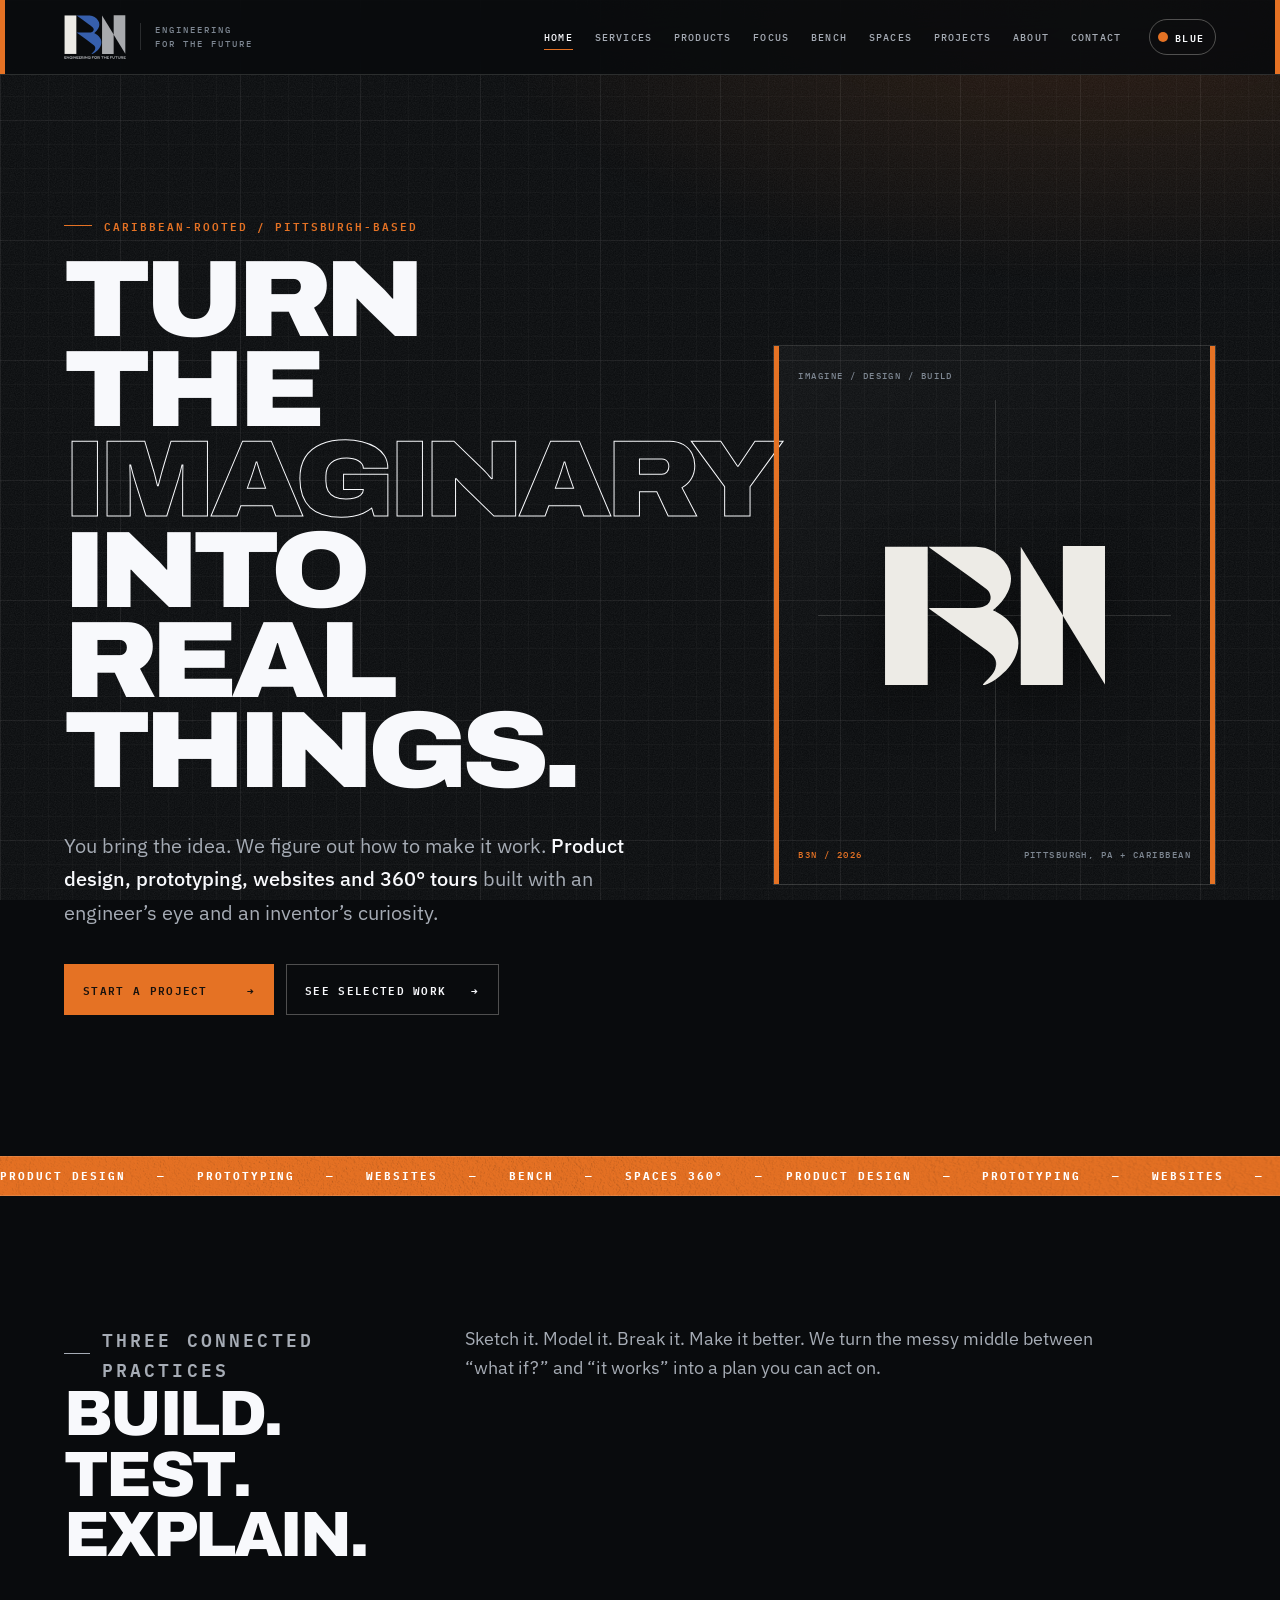
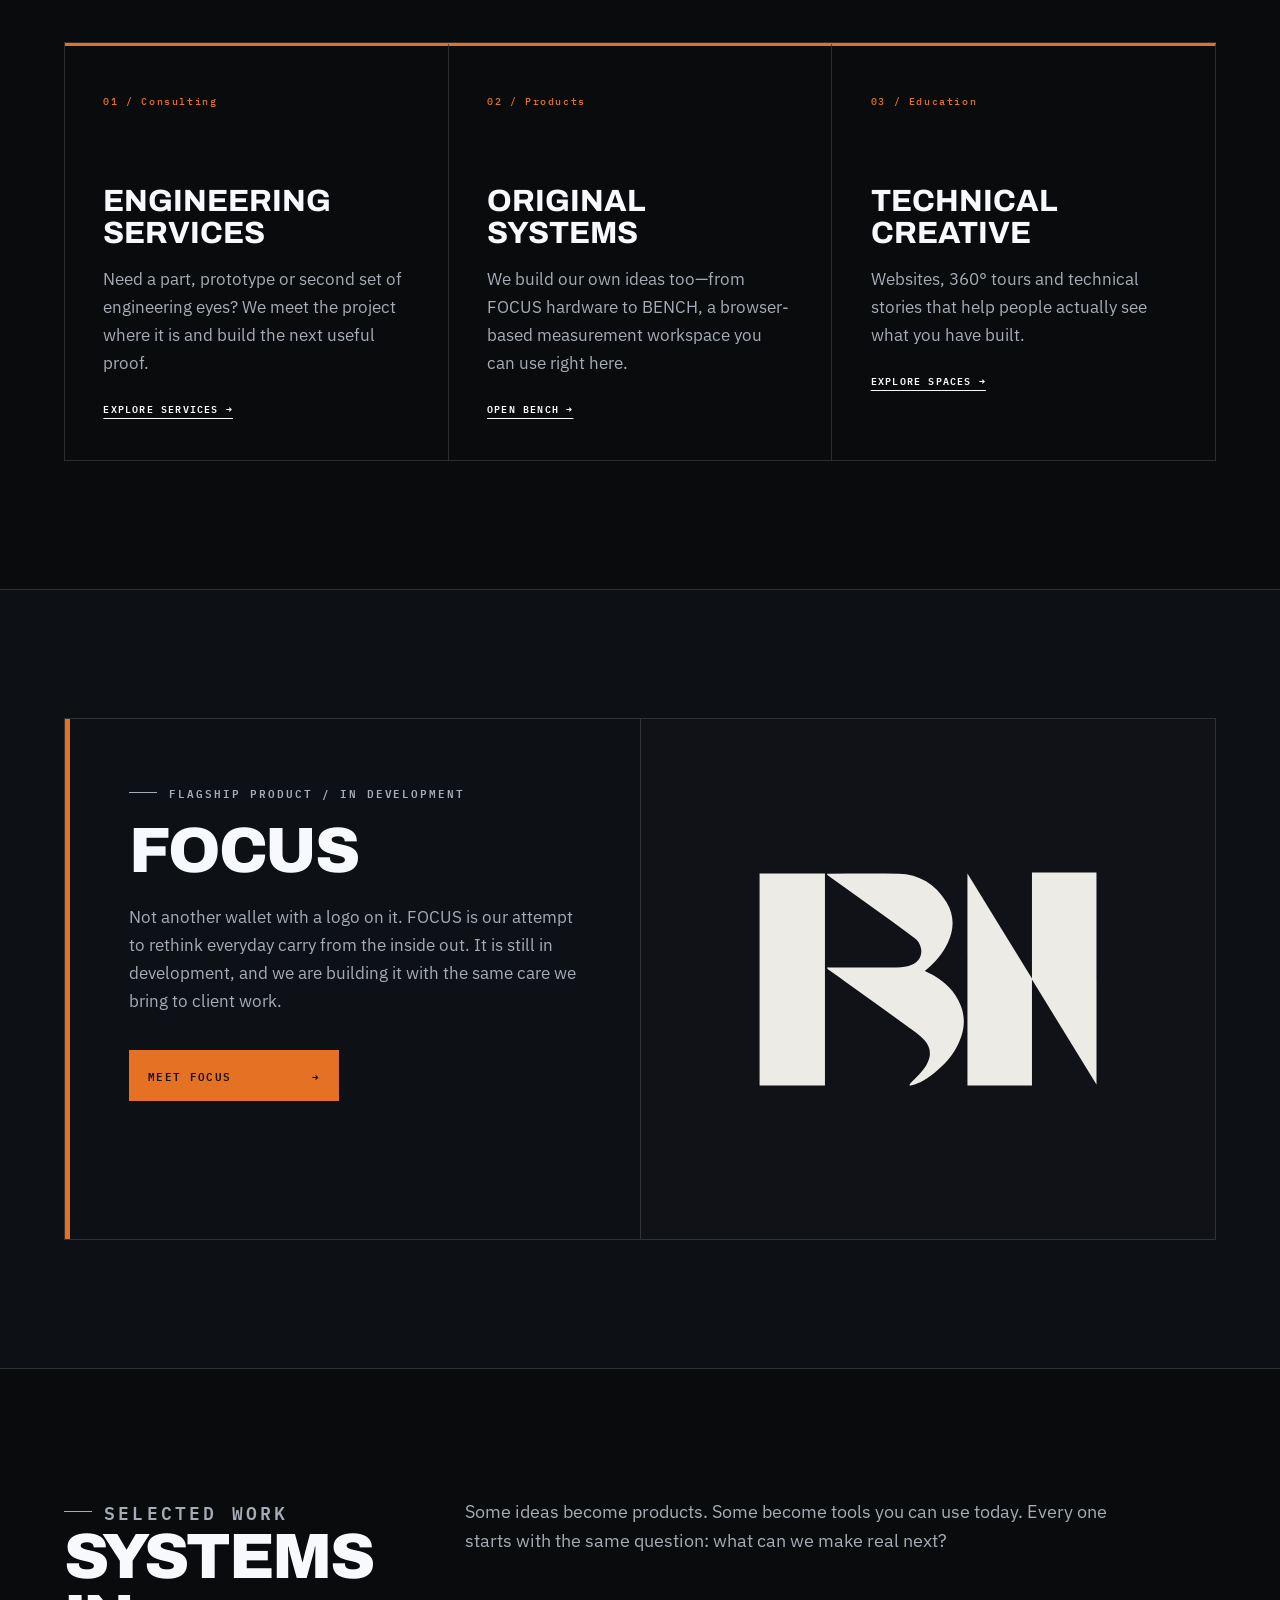
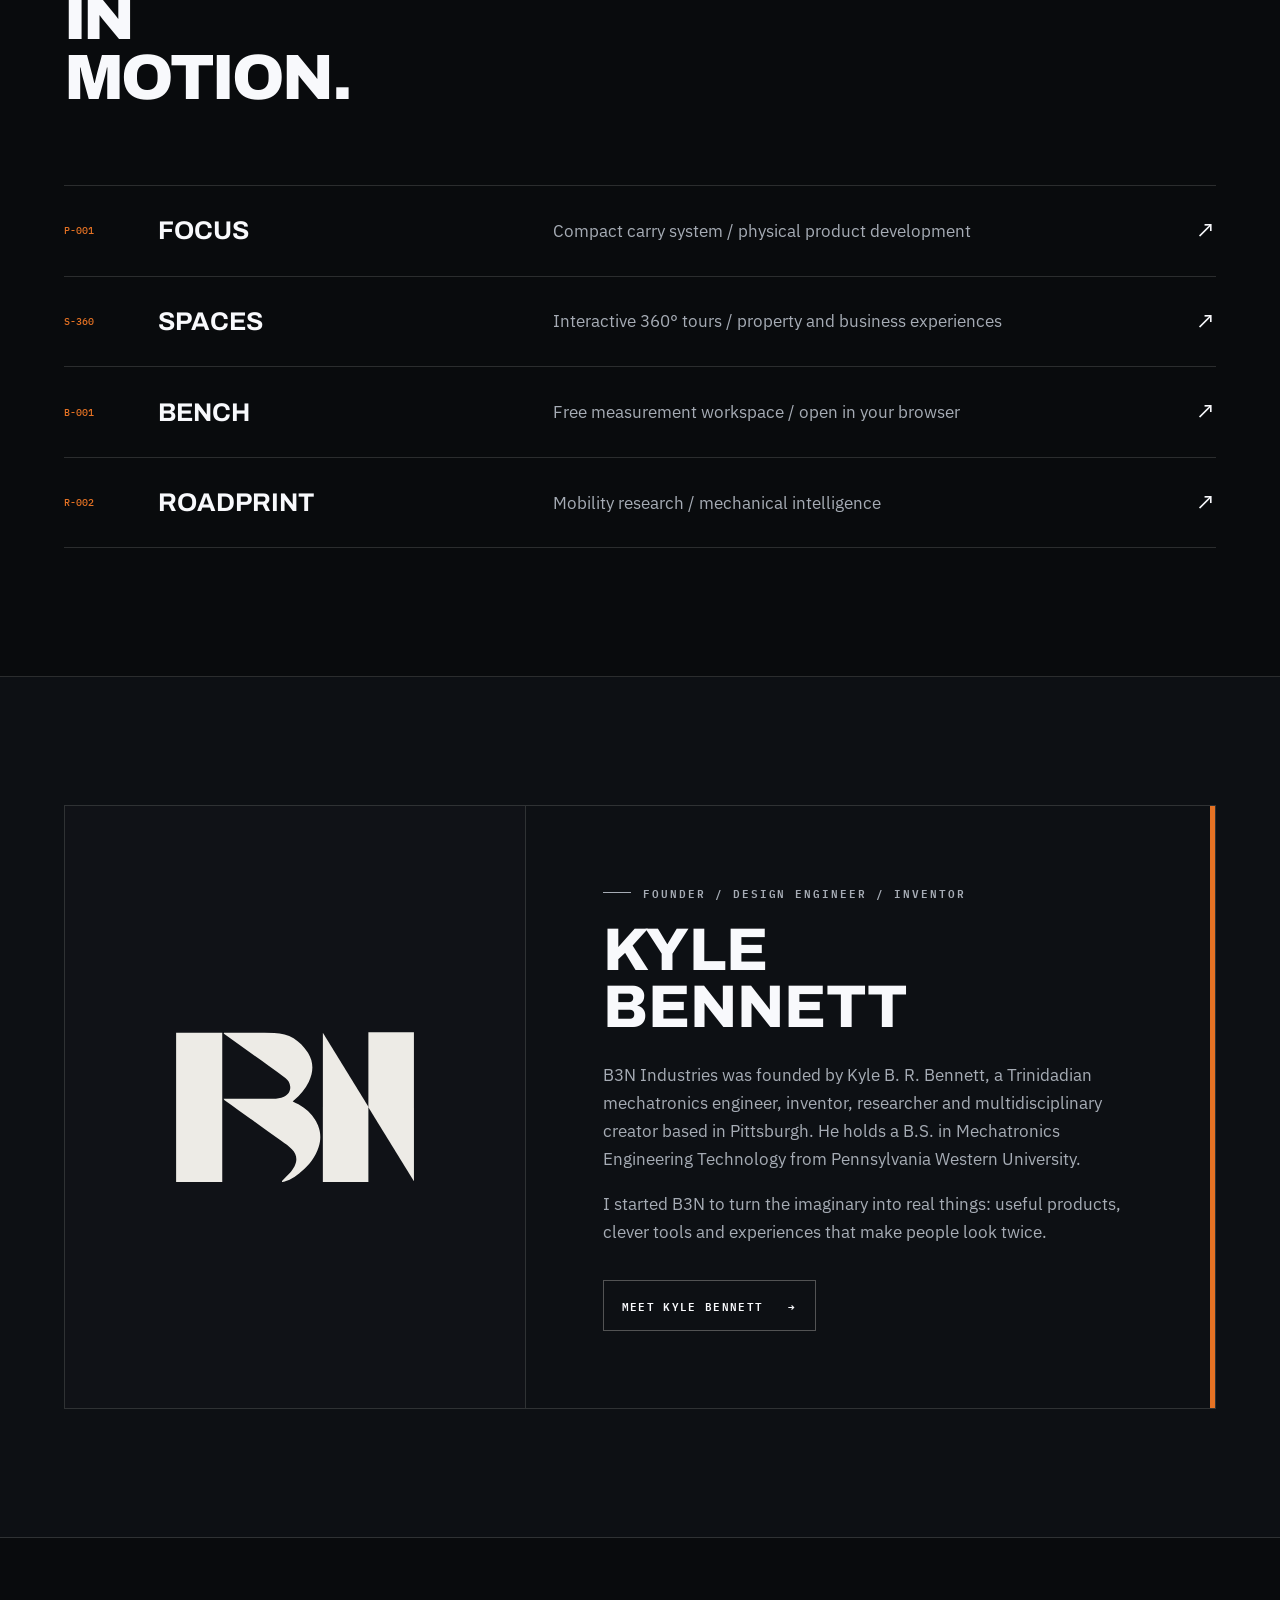
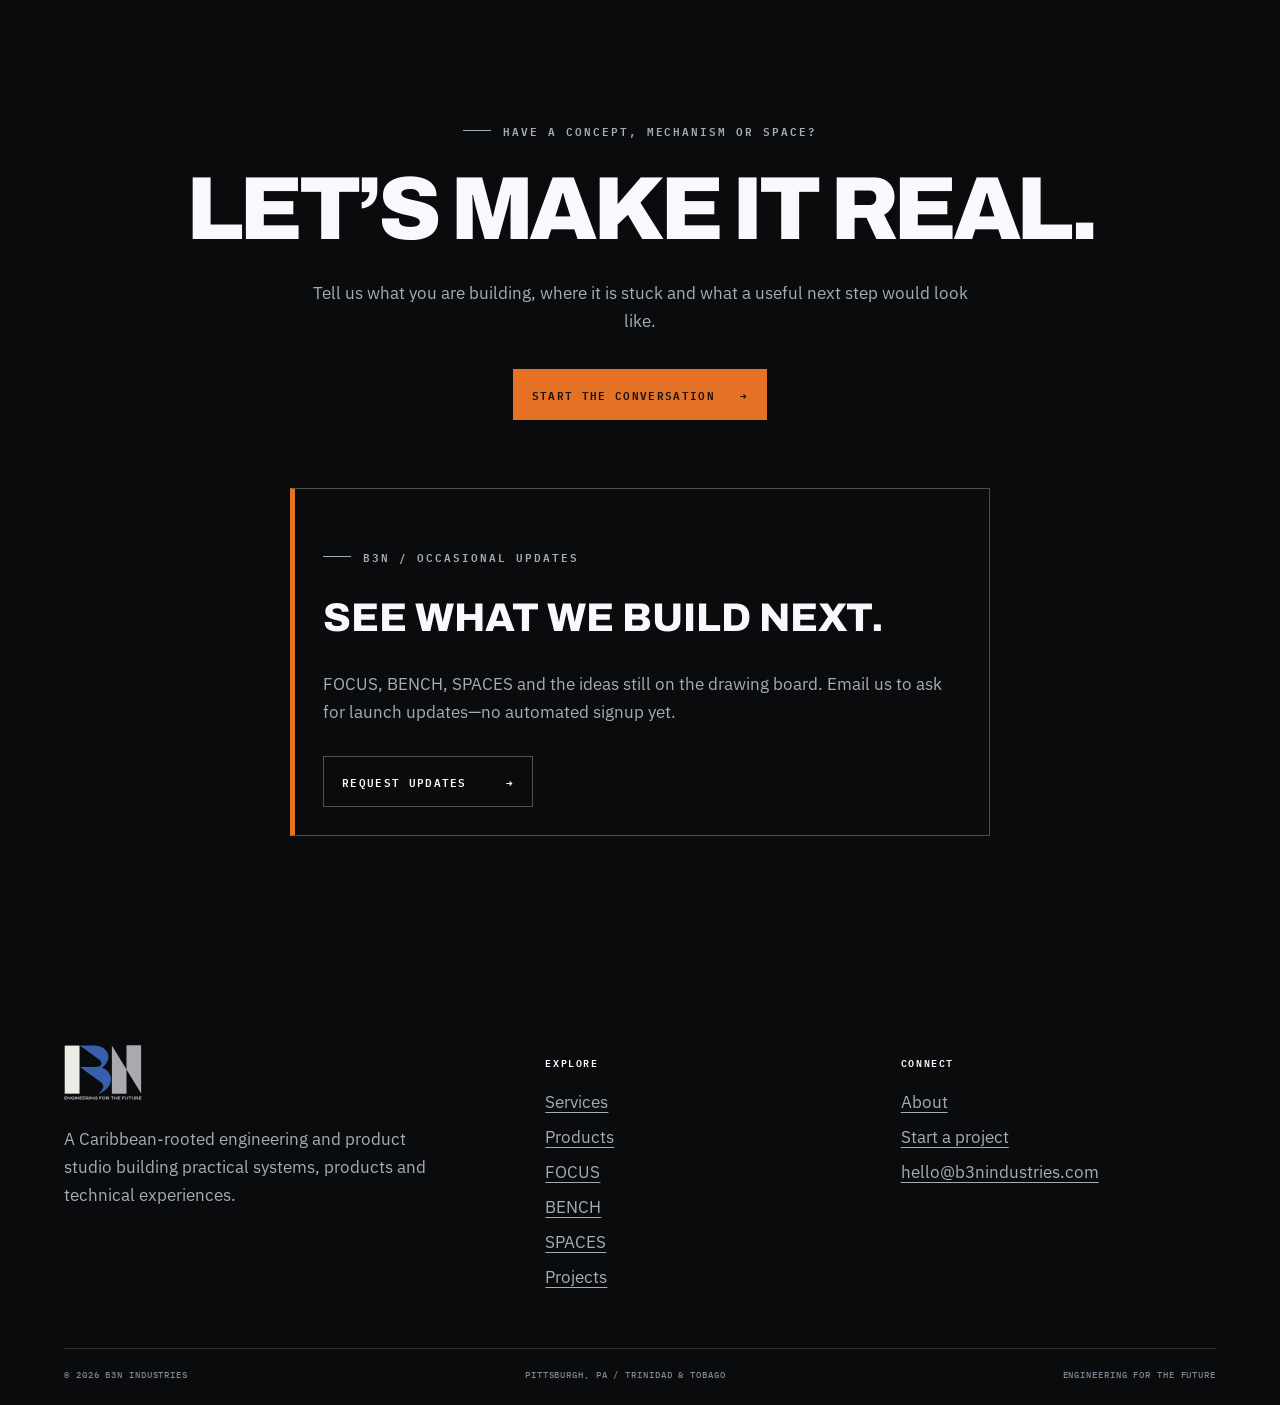
==== commit 7fd82820: "update fixes" ====
--- a/index.html
+++ b/index.html
@@ -304,7 +304,7 @@
               twice.
             </p>
             <div class="actions">
-              <a class="btn" href="about.html#kyle-bennett"
+              <a class="btn" href="about.html#founder"
                 >Meet Kyle Bennett <span aria-hidden="true">→</span></a
               >
             </div>
@@ -325,6 +325,12 @@
             >Start the conversation <span aria-hidden="true">→</span></a
           >
         </div>
+        <div class="updates-callout">
+          <p class="eyebrow">B3N / occasional updates</p>
+          <h3>See what we build next.</h3>
+          <p>FOCUS, BENCH, SPACES and the ideas still on the drawing board. Email us to ask for launch updates—no automated signup yet.</p>
+          <a class="btn" href="mailto:hello@b3nindustries.com?subject=B3N%20updates%20request&amp;body=Hi%20B3N%2C%20please%20let%20me%20know%20when%20you%20have%20updates.%0A">Request updates <span aria-hidden="true">→</span></a>
+        </div>
       </section>
     </main>
     <footer>
--- a/stylesheet.css
+++ b/stylesheet.css
@@ -214,7 +214,8 @@
   justify-content: space-between;
   gap: 28px;
 }
-.business-card-identity h1 {
+.business-card-identity h1,
+.business-card-identity h2 {
   margin: 0;
   font: 800 clamp(2.4rem, 5vw, 5rem) / 1 var(--display);
   letter-spacing: -0.04em;
@@ -254,7 +255,8 @@
 .business-card address a:hover {
   text-decoration: underline;
 }
-.business-card-services h2 {
+.business-card-services h2,
+.business-card-services h3 {
   margin: 25px 0 0;
   font: 800 clamp(1.25rem, 2vw, 1.9rem) var(--display);
 }
@@ -263,6 +265,63 @@
   color: #40566b;
   letter-spacing: 0.08em;
 }
+.founder-section .section-head {
+  margin-bottom: 34px;
+}
+.founder-disclosure {
+  border: 1px solid var(--line-strong);
+  background: var(--ink-2);
+}
+.founder-disclosure summary {
+  min-height: 72px;
+  display: flex;
+  align-items: center;
+  justify-content: space-between;
+  gap: 24px;
+  padding: 18px clamp(20px, 4vw, 42px);
+  color: var(--paper);
+  font: 600 clamp(0.85rem, 1.5vw, 1rem) var(--mono);
+  letter-spacing: 0.12em;
+  text-transform: uppercase;
+  cursor: pointer;
+  list-style: none;
+}
+.founder-disclosure summary::-webkit-details-marker {
+  display: none;
+}
+.founder-disclosure summary:hover {
+  color: var(--accent);
+}
+.founder-disclosure summary span:last-child {
+  color: var(--accent);
+  font-size: 1.5rem;
+  transition: transform 0.25s var(--ease);
+}
+.founder-disclosure[open] summary span:last-child {
+  transform: rotate(45deg);
+}
+.founder-card-wrap {
+  padding: 0 clamp(14px, 3vw, 36px) clamp(24px, 4vw, 44px);
+}
+.founder-actions {
+  margin-top: 24px;
+}
+.tour-frame {
+  overflow: hidden;
+  border: 1px solid var(--line-strong);
+  box-shadow:
+    inset 5px 0 var(--accent),
+    inset -5px 0 var(--accent);
+  background: var(--ink-2);
+}
+.tour-frame iframe {
+  display: block;
+  width: 100%;
+  min-height: 600px;
+}
+.tour-actions {
+  margin-top: 24px;
+}
 @media (max-width: 580px) {
   .bench-workspace,
   .bench-results {
@@ -280,6 +339,9 @@
   }
   .business-card-services p {
     letter-spacing: 0;
+  }
+  .tour-frame iframe {
+    min-height: 480px;
   }
 }
 body::before {
@@ -970,6 +1032,16 @@
   letter-spacing: 0.1em;
   text-transform: uppercase;
 }
+.updates-callout {
+  max-width: 700px;
+  margin: 68px auto 0;
+  padding: 28px;
+  border: 1px solid var(--line-strong);
+  border-left: 5px solid var(--accent);
+  text-align: left;
+}
+.updates-callout h3 { margin: 4px 0 8px; font: 800 clamp(1.5rem, 4vw, 2.5rem)/1.1 var(--display); text-transform: uppercase; }
+.updates-callout p:not(.eyebrow) { color: var(--muted); }
 @media (max-width: 1040px) {
   .hero {
     grid-template-columns: 1fr;
@@ -1054,9 +1126,10 @@
   }
   .hero {
     min-height: auto;
+    padding-block: 50px;
   }
   .hero-visual {
-    min-height: 360px;
+    min-height: 280px;
   }
   .cards,
   .service-grid {
@@ -1084,8 +1157,15 @@
     flex-direction: column;
   }
   .display-title {
-    font-size: clamp(3rem, 18vw, 5.2rem);
-  }
+    font-size: clamp(2.45rem, 13vw, 4.2rem);
+  }
+  .section-head h2,
+  .page-hero h1 { overflow-wrap: anywhere; }
+  .actions { gap: 10px; }
+  .actions .btn { width: 100%; min-width: 0; }
+  .nav-inner { gap: 10px; }
+  .theme-toggle { padding-inline: 8px; }
+  .updates-callout { margin-top: 48px; padding: 22px; }
 }
 @media (prefers-reduced-motion: reduce) {
   html {
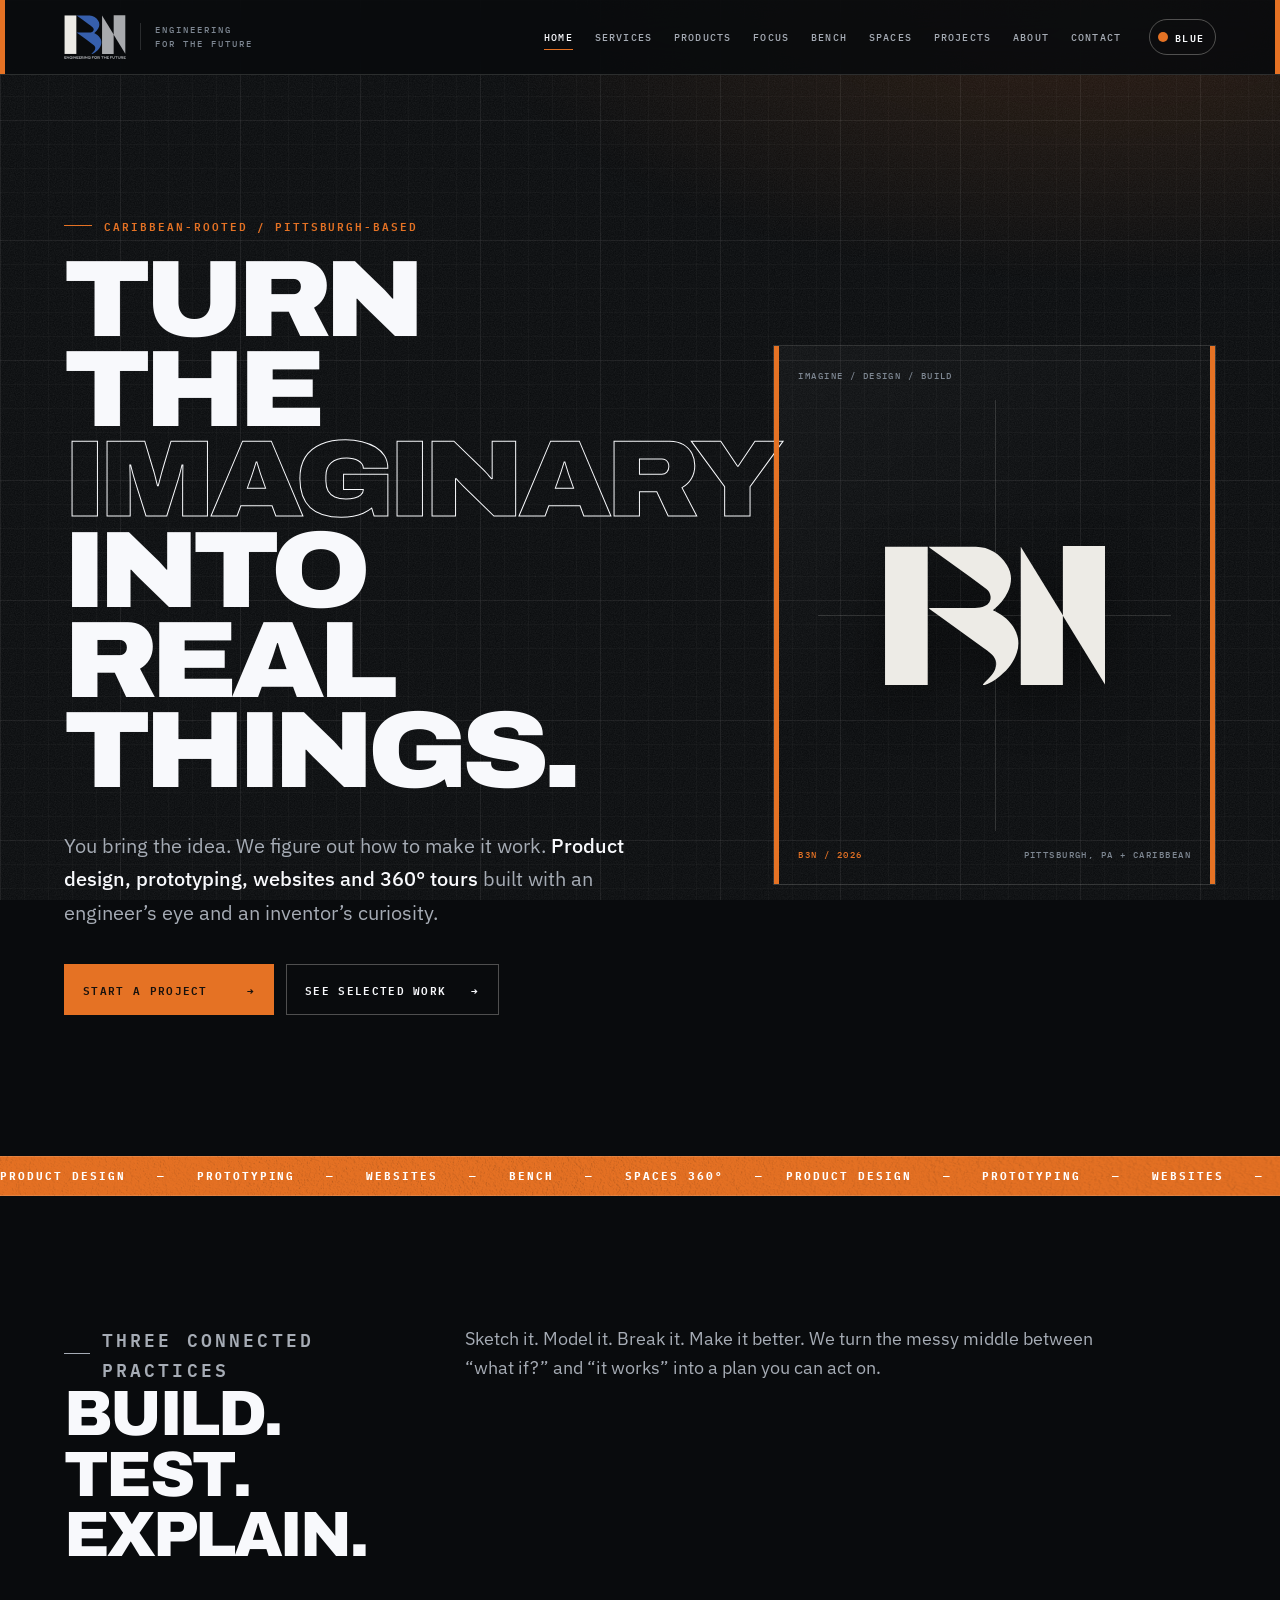
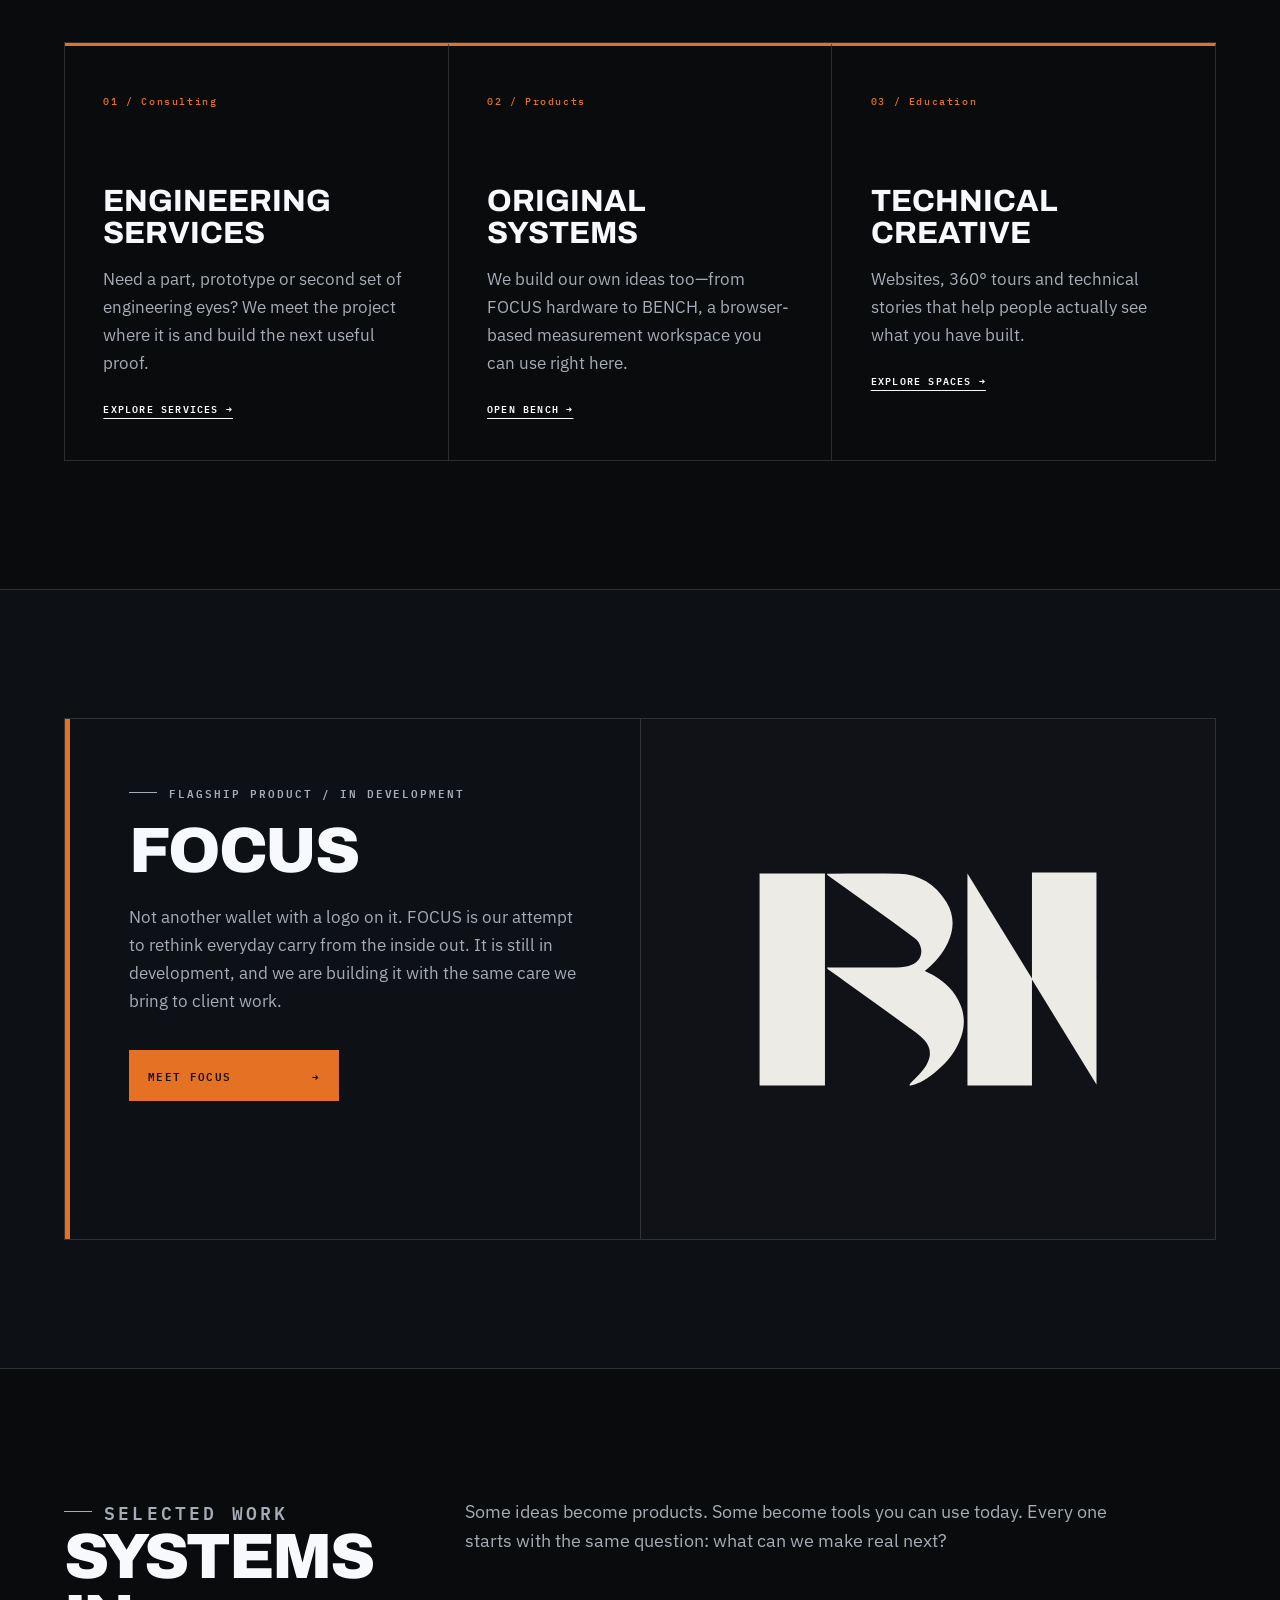
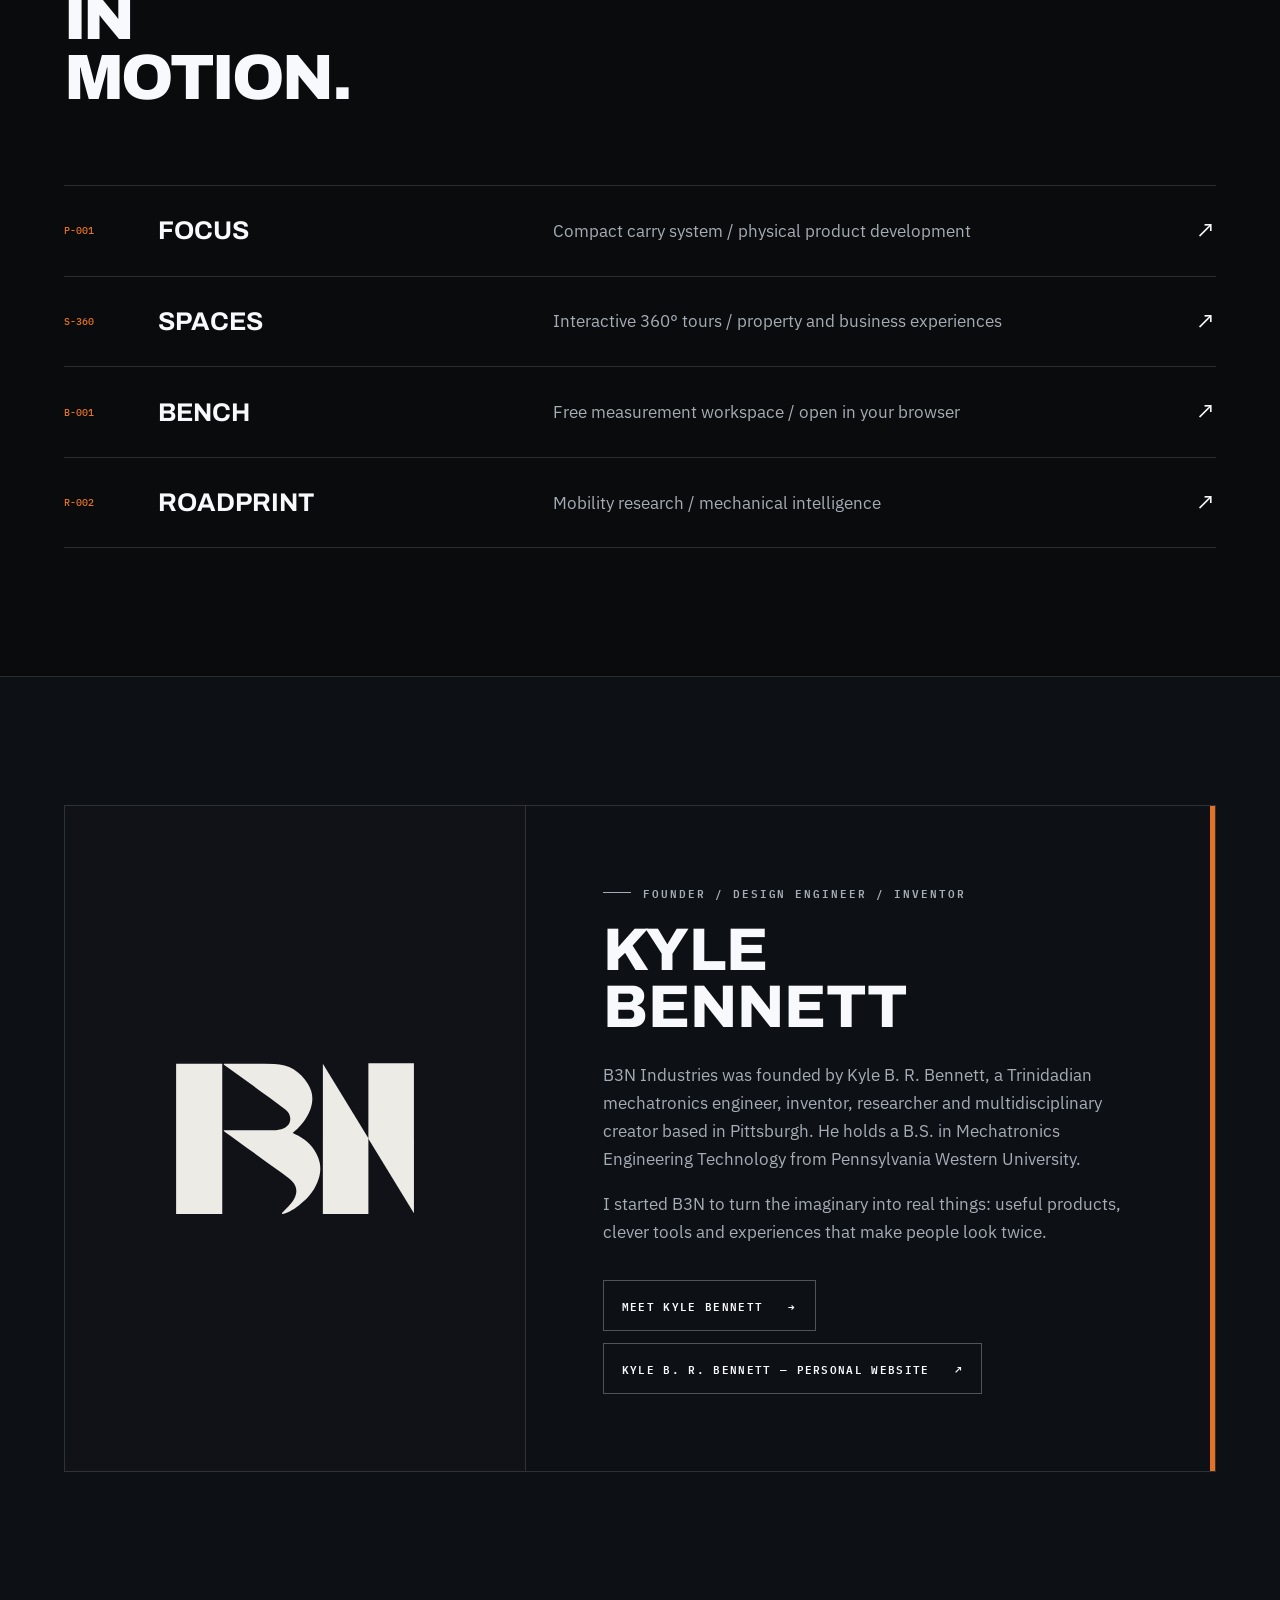
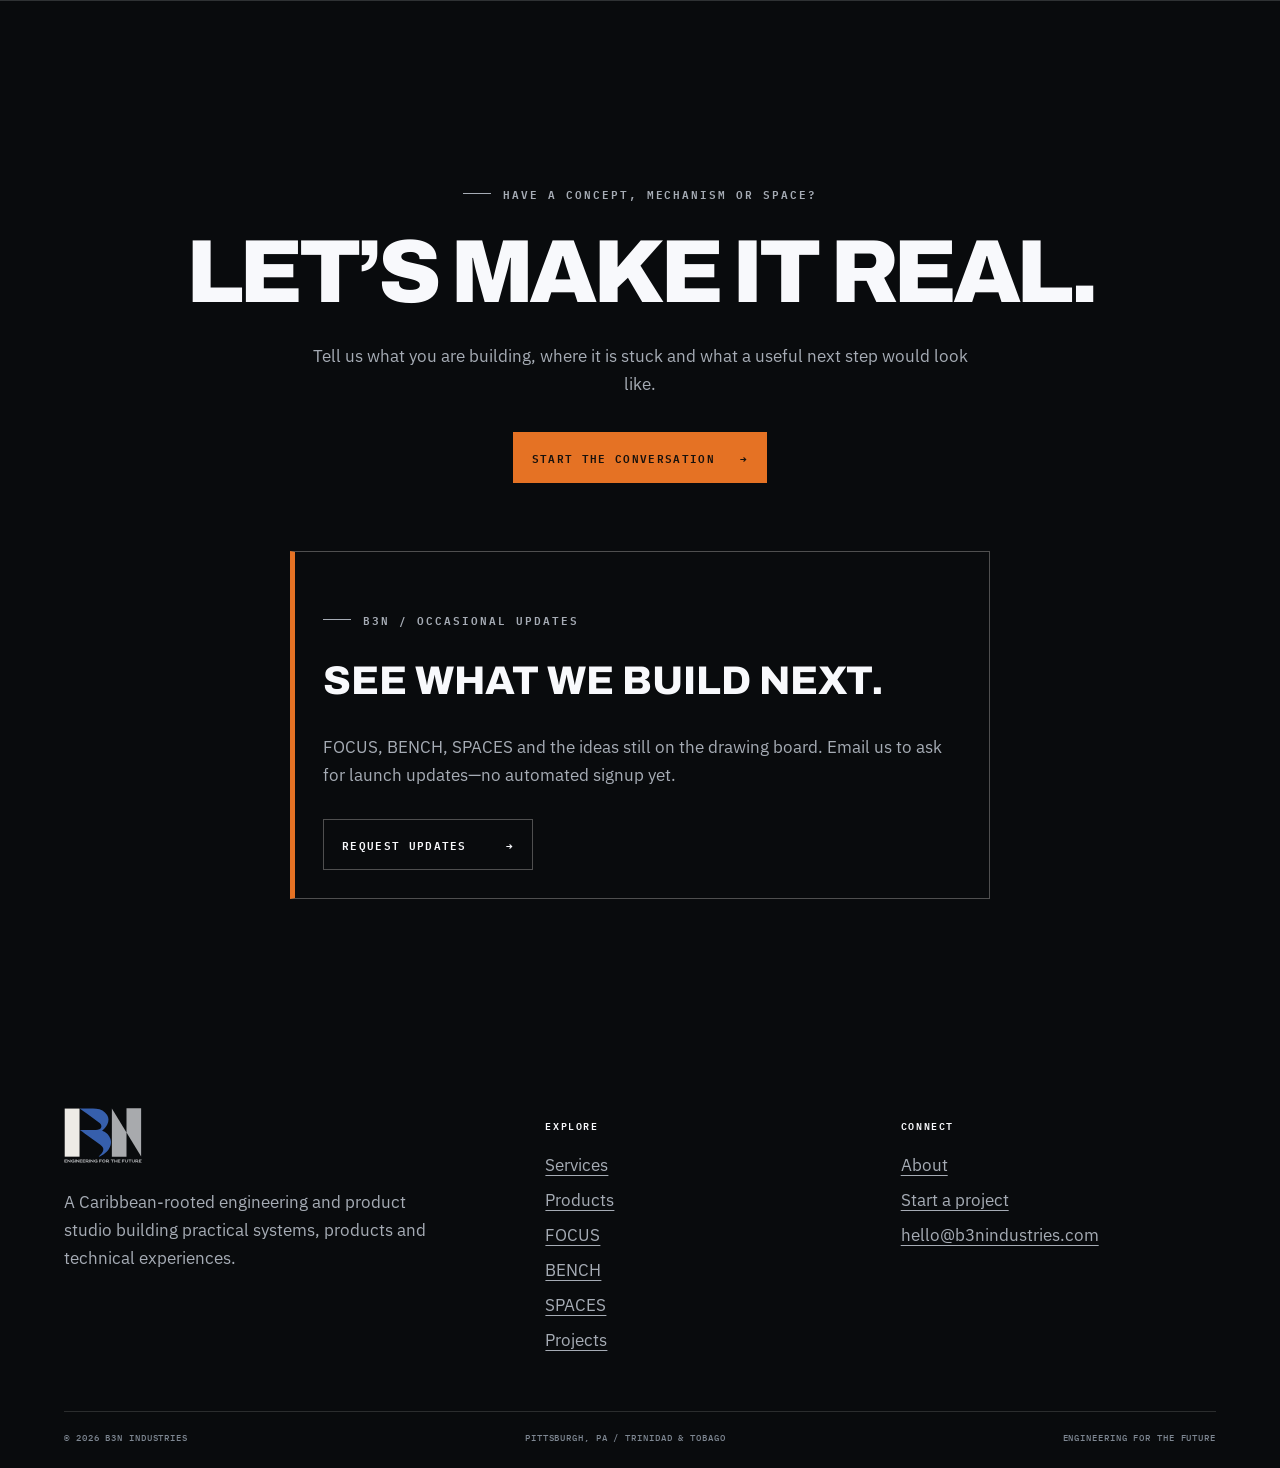
==== commit d6f333e0: "Connect founder identity and homepage to Kyle Bennett personal site" ====
--- a/index.html
+++ b/index.html
@@ -80,6 +80,8 @@
             "@id": "https://b3nindustries.com/about.html#kyle-bennett",
             "name": "Kyle B. R. Bennett",
             "jobTitle": "Founder, Design Engineer and Inventor",
+            "url": "https://kylebrbennett.com/",
+            "sameAs": ["https://kylebrbennett.com/"],
             "worksFor": { "@id": "https://b3nindustries.com/#organization" }
           },
           {
@@ -306,6 +308,8 @@
             <div class="actions">
               <a class="btn" href="about.html#founder"
                 >Meet Kyle Bennett <span aria-hidden="true">→</span></a
+              ><a class="btn" href="https://kylebrbennett.com/"
+                >Kyle B. R. Bennett — personal website <span aria-hidden="true">↗</span></a
               >
             </div>
           </div>
